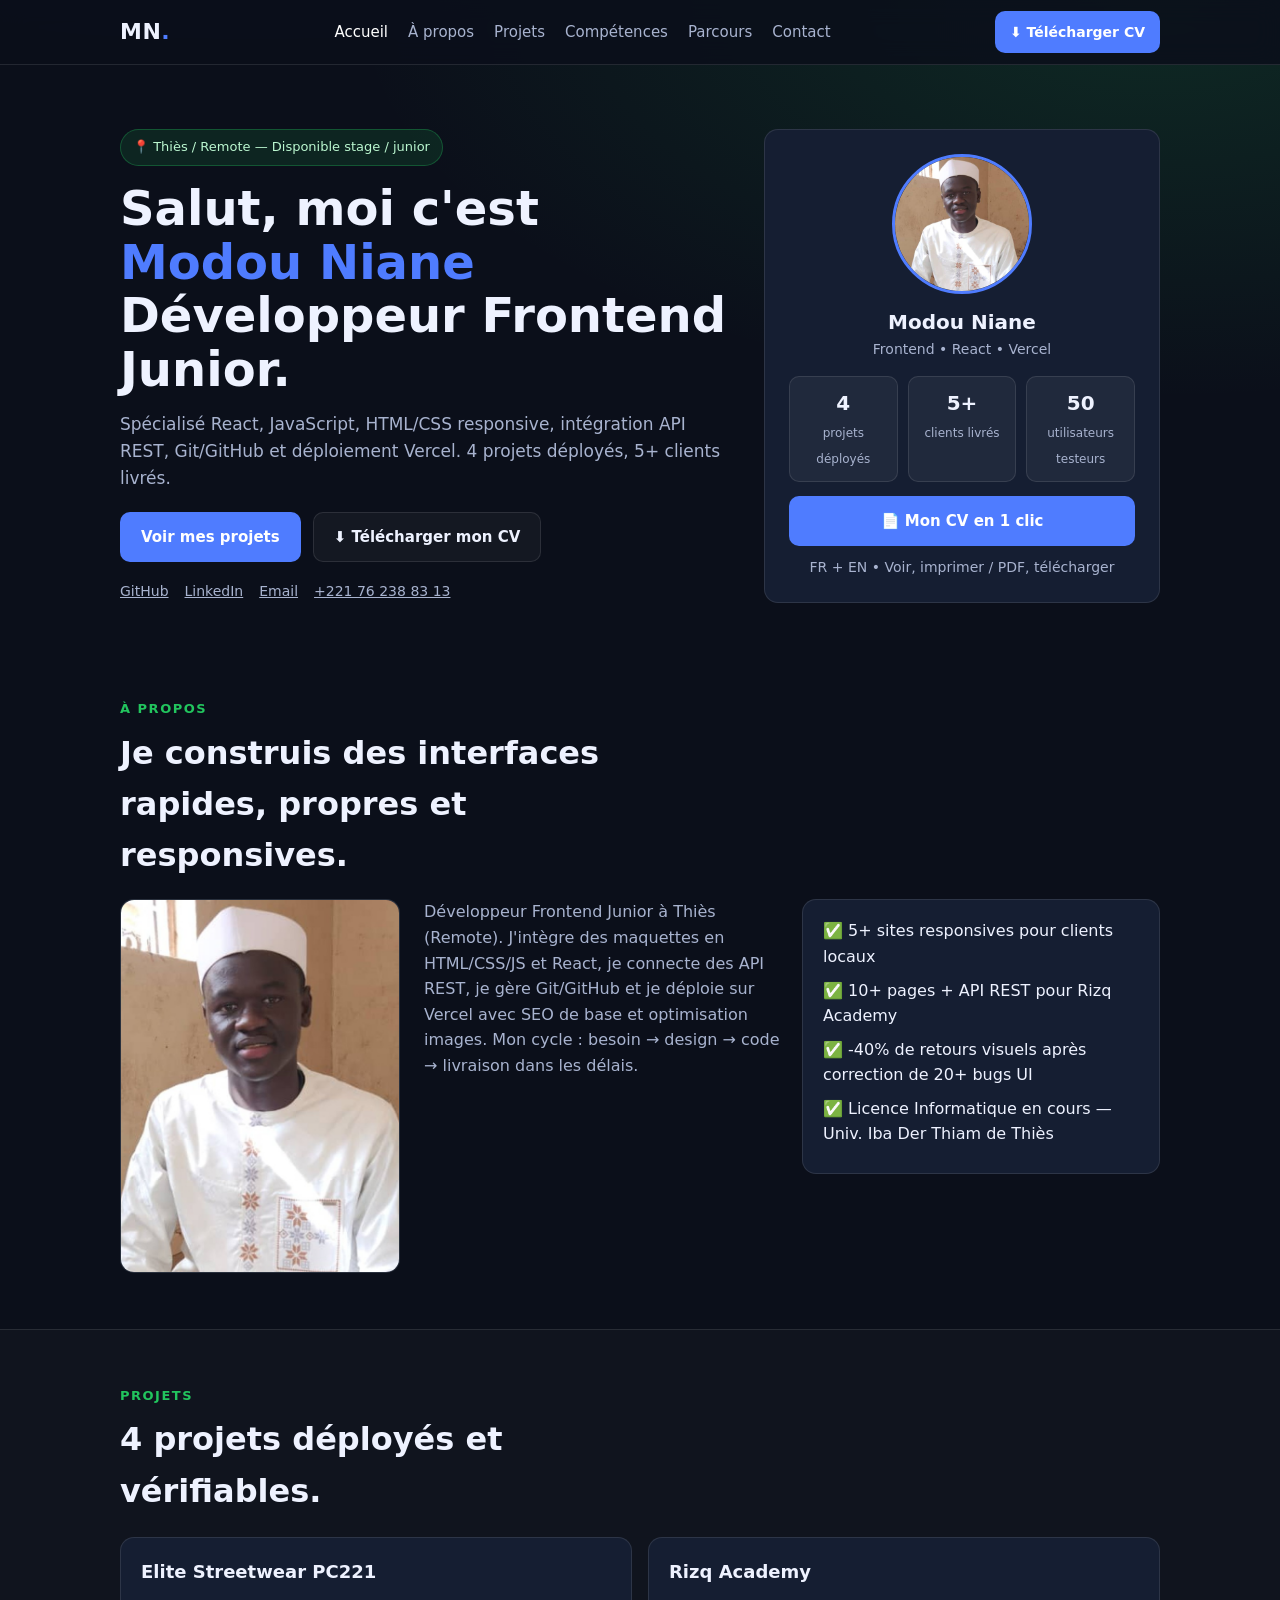
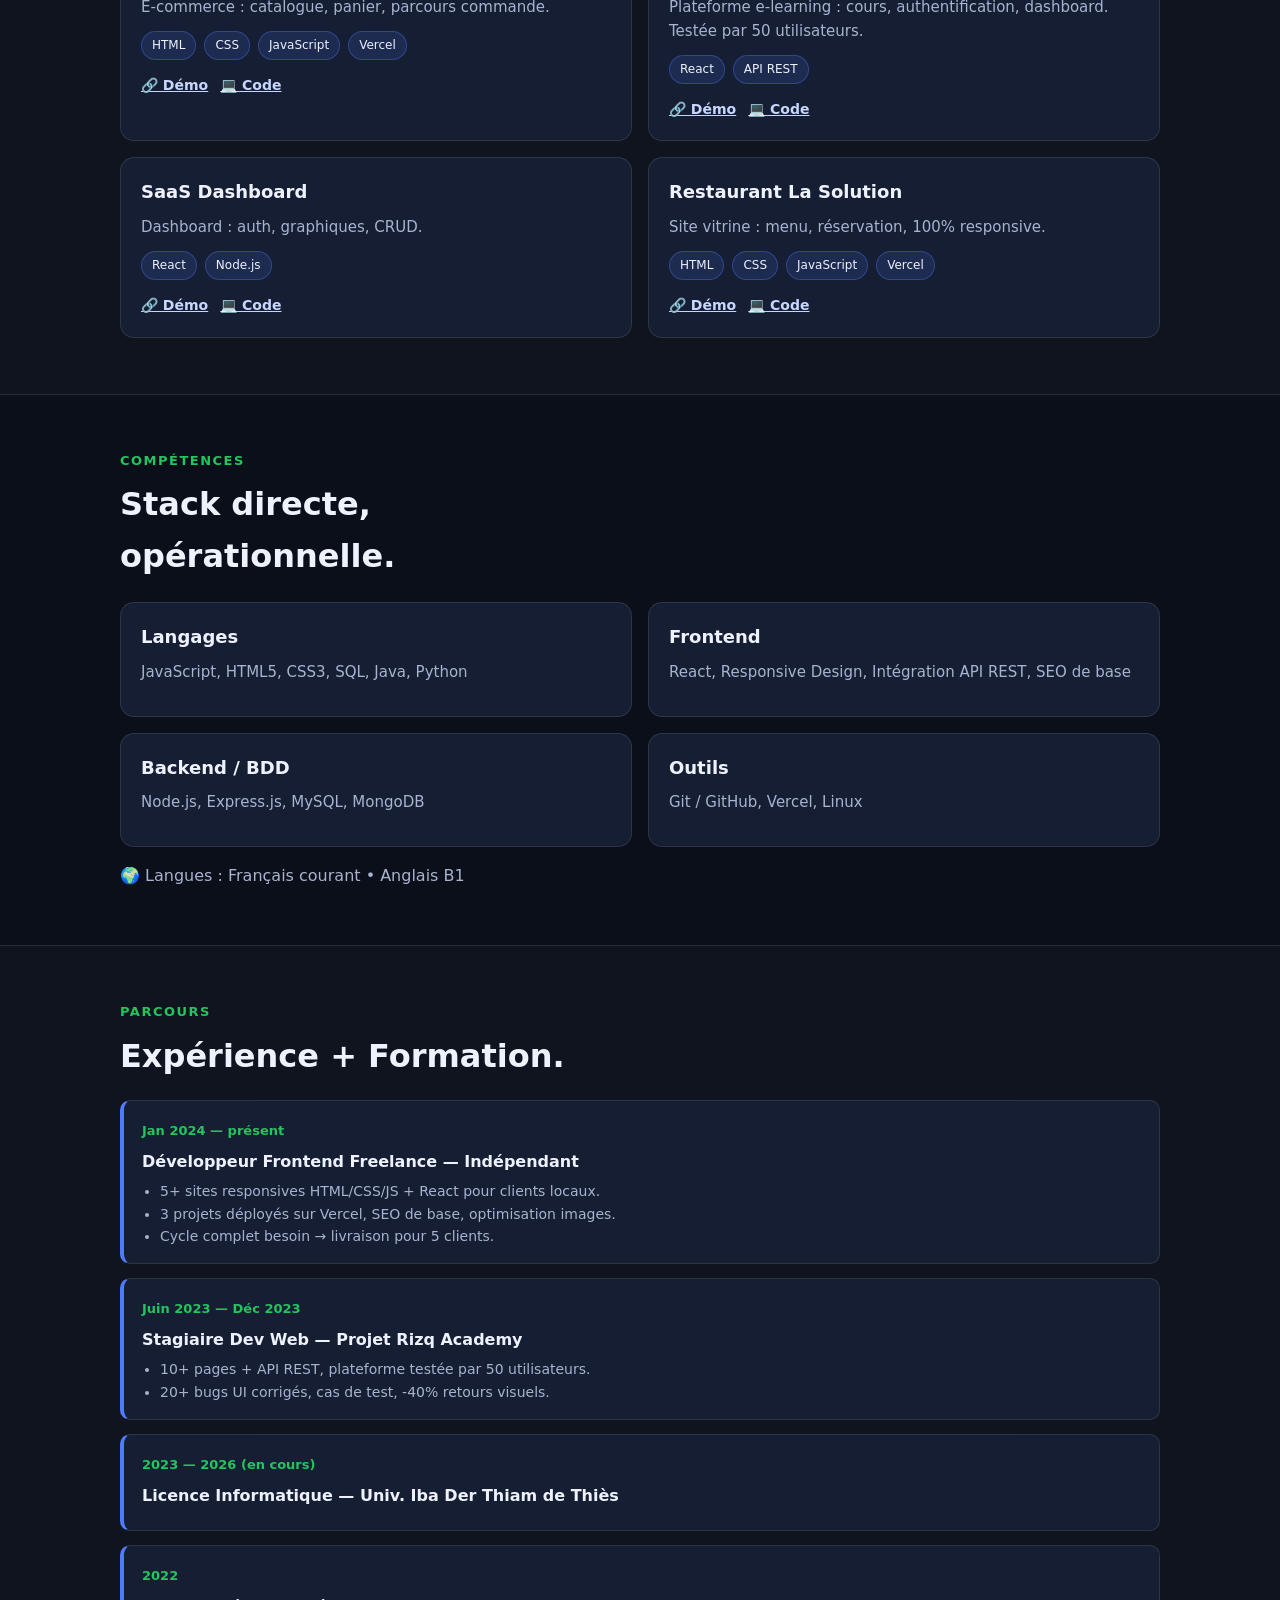
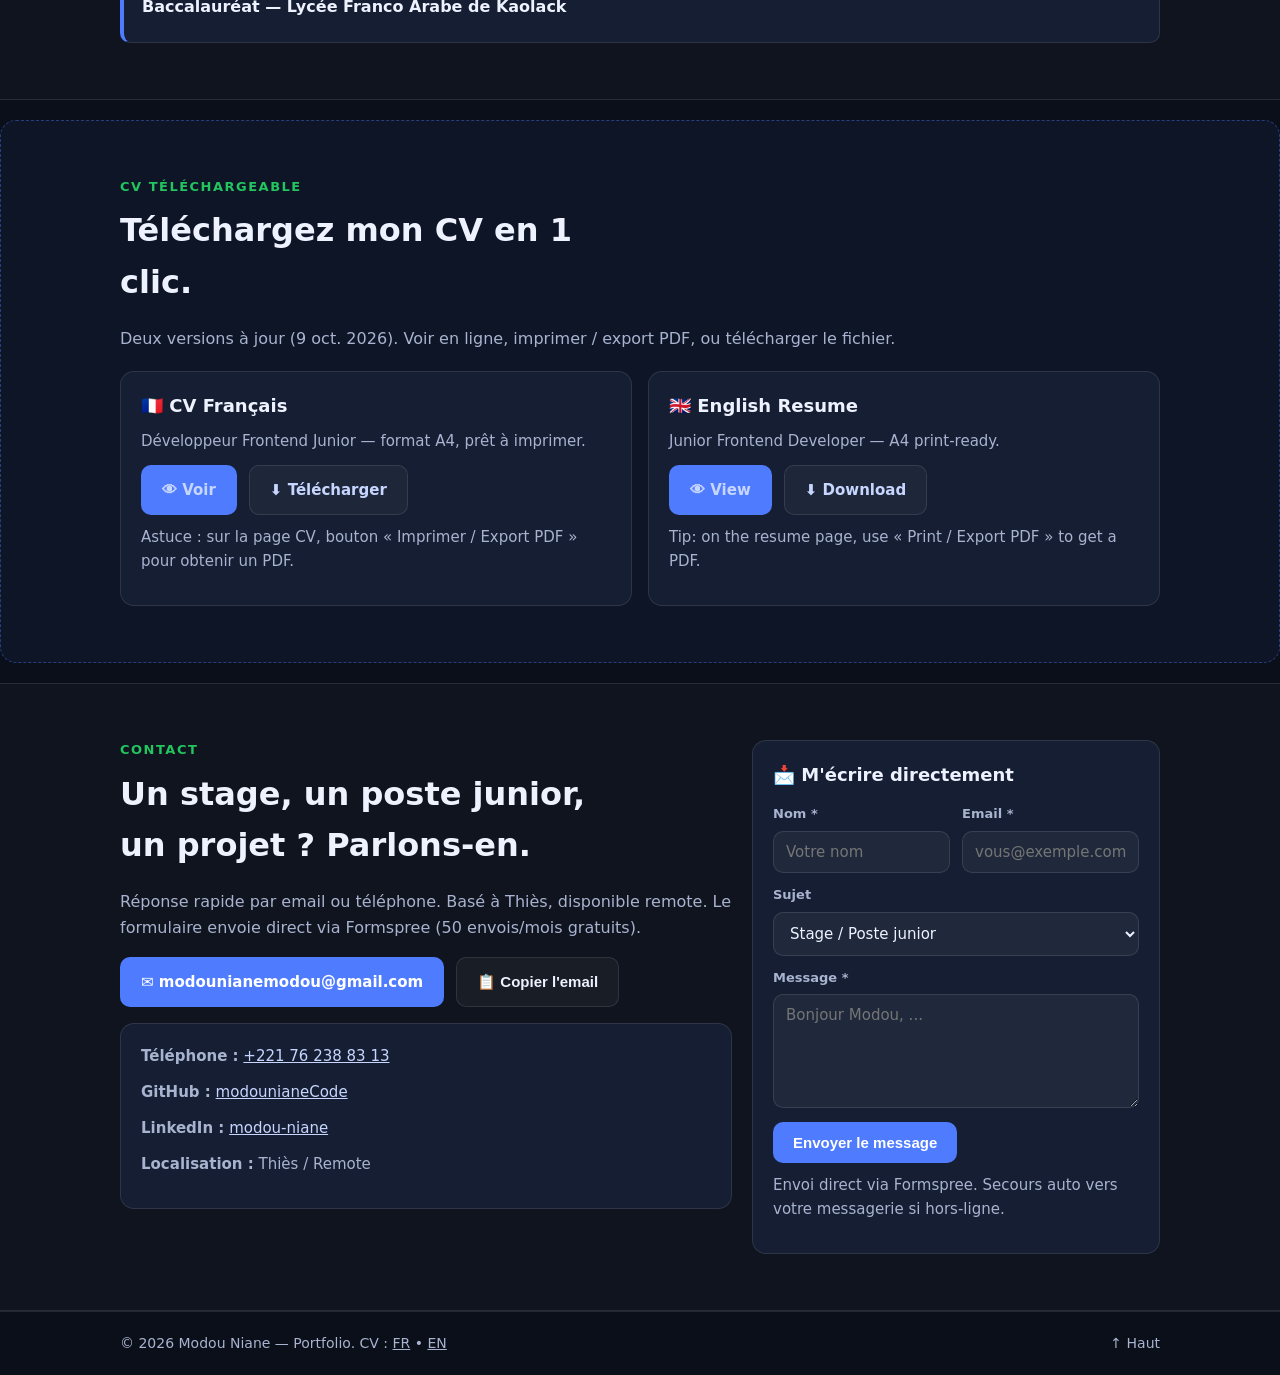
==== index.html @ 737d2780 "Portfolio: structure HTML, style dark moderne et interactions JS" ====
<!DOCTYPE html>
<html lang="fr">
<head>
    <meta charset="UTF-8">
    <meta name="viewport" content="width=device-width, initial-scale=1.0">
    <title>Modou Niane — Développeur Frontend Junior | Portfolio</title>
    <meta name="description" content="Portfolio de Modou Niane, Développeur Frontend Junior à Thiès (Remote). React, JavaScript, HTML/CSS, API REST. 4 projets déployés. Téléchargez mon CV.">
    <link rel="icon" href="images/me.jpg">
    <meta property="og:image" content="images/me.jpg">
    <link rel="stylesheet" href="style.css">
</head>
<body>
    <header class="nav" id="top">
        <div class="container nav-inner">
            <a href="#accueil" class="logo">MN<span>.</span></a>
            <nav class="nav-links" id="navLinks" aria-label="Navigation principale">
                <a href="#accueil">Accueil</a>
                <a href="#apropos">À propos</a>
                <a href="#projets">Projets</a>
                <a href="#competences">Compétences</a>
                <a href="#parcours">Parcours</a>
                <a href="#contact">Contact</a>
            </nav>
            <div class="nav-actions">
                <a href="#cv" class="btn btn-primary btn-sm">⬇ Télécharger CV</a>
                <button class="burger" id="burger" aria-label="Ouvrir le menu" aria-expanded="false">
                    <span></span><span></span><span></span>
                </button>
            </div>
        </div>
    </header>

    <main>
        <!-- HERO -->
        <section id="accueil" class="hero">
            <div class="container hero-grid">
                <div>
                    <p class="badge">📍 Thiès / Remote — Disponible stage / junior</p>
                    <h1>Salut, moi c'est <span class="accent">Modou Niane</span><br>Développeur Frontend Junior.</h1>
                    <p class="lead">Spécialisé React, JavaScript, HTML/CSS responsive, intégration API REST, Git/GitHub et déploiement Vercel. 4 projets déployés, 5+ clients livrés.</p>
                    <div class="hero-cta">
                        <a href="#projets" class="btn btn-primary">Voir mes projets</a>
                        <a href="cv-fr.html" download="CV-Modou-Niane-FR.html" class="btn btn-ghost">⬇ Télécharger mon CV</a>
                    </div>
                    <div class="hero-social">
                        <a href="https://github.com/modounianeCode" target="_blank" rel="noopener">GitHub</a>
                        <a href="https://www.linkedin.com/in/modou-niane" target="_blank" rel="noopener">LinkedIn</a>
                        <a href="mailto:modounianemodou@gmail.com">Email</a>
                        <a href="tel:+221762388313">+221 76 238 83 13</a>
                    </div>
                </div>
                <div class="hero-card">
                    <img class="avatar-photo" src="images/me.jpg" alt="Photo de Modou Niane" loading="lazy">
                    <h2>Modou Niane</h2>
                    <p>Frontend • React • Vercel</p>
                    <div class="stats">
                        <div><strong>4</strong><span>projets déployés</span></div>
                        <div><strong>5+</strong><span>clients livrés</span></div>
                        <div><strong>50</strong><span>utilisateurs testeurs</span></div>
                    </div>
                    <a href="#cv" class="btn btn-primary btn-block">📄 Mon CV en 1 clic</a>
                    <p class="hint">FR + EN • Voir, imprimer / PDF, télécharger</p>
                </div>
            </div>
        </section>

        <!-- A PROPOS -->
        <section id="apropos" class="section">
            <div class="container">
                <p class="kicker">À propos</p>
                <h2>Je construis des interfaces rapides, propres et responsives.</h2>
                <div class="about-grid">
                    <img class="about-photo" src="images/me.jpg" alt="Portrait de Modou Niane" loading="lazy">
                    <div class="two-col">
                    <p>Développeur Frontend Junior à Thiès (Remote). J'intègre des maquettes en HTML/CSS/JS et React, je connecte des API REST, je gère Git/GitHub et je déploie sur Vercel avec SEO de base et optimisation images. Mon cycle : besoin → design → code → livraison dans les délais.</p>
                    <ul class="check-list">
                        <li>✅ 5+ sites responsives pour clients locaux</li>
                        <li>✅ 10+ pages + API REST pour Rizq Academy</li>
                        <li>✅ -40% de retours visuels après correction de 20+ bugs UI</li>
                        <li>✅ Licence Informatique en cours — Univ. Iba Der Thiam de Thiès</li>
                    </ul>
                    </div>
                </div>
            </div>
        </section>

        <!-- PROJETS -->
        <section id="projets" class="section section-alt">
            <div class="container">
                <p class="kicker">Projets</p>
                <h2>4 projets déployés et vérifiables.</h2>
                <div class="grid-projects">
                    <article class="card">
                        <h3>Elite Streetwear PC221</h3>
                        <p>E-commerce : catalogue, panier, parcours commande.</p>
                        <div class="tags"><span>HTML</span><span>CSS</span><span>JavaScript</span><span>Vercel</span></div>
                        <div class="card-links">
                            <a href="https://elitestreetwearpc221.vercel.app/" target="_blank" rel="noopener">🔗 Démo</a>
                            <a href="https://github.com/modounianeCode/elitestreetwear-pc221" target="_blank" rel="noopener">💻 Code</a>
                        </div>
                    </article>
                    <article class="card">
                        <h3>Rizq Academy</h3>
                        <p>Plateforme e-learning : cours, authentification, dashboard. Testée par 50 utilisateurs.</p>
                        <div class="tags"><span>React</span><span>API REST</span></div>
                        <div class="card-links">
                            <a href="https://rizq-academy.vercel.app/" target="_blank" rel="noopener">🔗 Démo</a>
                            <a href="https://github.com/modounianeCode/rizq-academy" target="_blank" rel="noopener">💻 Code</a>
                        </div>
                    </article>
                    <article class="card">
                        <h3>SaaS Dashboard</h3>
                        <p>Dashboard : auth, graphiques, CRUD.</p>
                        <div class="tags"><span>React</span><span>Node.js</span></div>
                        <div class="card-links">
                            <a href="https://saas-phi-hazel-60.vercel.app/dashboard" target="_blank" rel="noopener">🔗 Démo</a>
                            <a href="https://github.com/modounianeCode/saas" target="_blank" rel="noopener">💻 Code</a>
                        </div>
                    </article>
                    <article class="card">
                        <h3>Restaurant La Solution</h3>
                        <p>Site vitrine : menu, réservation, 100% responsive.</p>
                        <div class="tags"><span>HTML</span><span>CSS</span><span>JavaScript</span><span>Vercel</span></div>
                        <div class="card-links">
                            <a href="https://restaurantlasolution.vercel.app/" target="_blank" rel="noopener">🔗 Démo</a>
                            <a href="https://github.com/modounianeCode/restaurant_la_solution" target="_blank" rel="noopener">💻 Code</a>
                        </div>
                    </article>
                </div>
            </div>
        </section>

        <!-- COMPETENCES -->
        <section id="competences" class="section">
            <div class="container">
                <p class="kicker">Compétences</p>
                <h2>Stack directe, opérationnelle.</h2>
                <div class="grid-skills">
                    <div class="card"><h3>Langages</h3><p>JavaScript, HTML5, CSS3, SQL, Java, Python</p></div>
                    <div class="card"><h3>Frontend</h3><p>React, Responsive Design, Intégration API REST, SEO de base</p></div>
                    <div class="card"><h3>Backend / BDD</h3><p>Node.js, Express.js, MySQL, MongoDB</p></div>
                    <div class="card"><h3>Outils</h3><p>Git / GitHub, Vercel, Linux</p></div>
                </div>
                <p class="lang">🌍 Langues : Français courant • Anglais B1</p>
            </div>
        </section>

        <!-- PARCOURS -->
        <section id="parcours" class="section section-alt">
            <div class="container">
                <p class="kicker">Parcours</p>
                <h2>Expérience + Formation.</h2>
                <div class="timeline">
                    <div class="timeline-item">
                        <span class="date">Jan 2024 — présent</span>
                        <h3>Développeur Frontend Freelance — Indépendant</h3>
                        <ul>
                            <li>5+ sites responsives HTML/CSS/JS + React pour clients locaux.</li>
                            <li>3 projets déployés sur Vercel, SEO de base, optimisation images.</li>
                            <li>Cycle complet besoin → livraison pour 5 clients.</li>
                        </ul>
                    </div>
                    <div class="timeline-item">
                        <span class="date">Juin 2023 — Déc 2023</span>
                        <h3>Stagiaire Dev Web — Projet Rizq Academy</h3>
                        <ul>
                            <li>10+ pages + API REST, plateforme testée par 50 utilisateurs.</li>
                            <li>20+ bugs UI corrigés, cas de test, -40% retours visuels.</li>
                        </ul>
                    </div>
                    <div class="timeline-item">
                        <span class="date">2023 — 2026 (en cours)</span>
                        <h3>Licence Informatique — Univ. Iba Der Thiam de Thiès</h3>
                    </div>
                    <div class="timeline-item">
                        <span class="date">2022</span>
                        <h3>Baccalauréat — Lycée Franco Arabe de Kaolack</h3>
                    </div>
                </div>
            </div>
        </section>

        <!-- CV -->
        <section id="cv" class="section cv-section">
            <div class="container">
                <p class="kicker">CV téléchargeable</p>
                <h2>Téléchargez mon CV en 1 clic.</h2>
                <p class="muted">Deux versions à jour (9 oct. 2026). Voir en ligne, imprimer / export PDF, ou télécharger le fichier.</p>
                <div class="grid-cv">
                    <article class="card cv-card">
                        <h3>🇫🇷 CV Français</h3>
                        <p>Développeur Frontend Junior — format A4, prêt à imprimer.</p>
                        <div class="cv-actions">
                            <a href="cv-fr.html" class="btn btn-primary">👁 Voir</a>
                            <a href="cv-fr.html" download="CV-Modou-Niane-FR.html" class="btn btn-ghost">⬇ Télécharger</a>
                        </div>
                        <p class="hint">Astuce : sur la page CV, bouton « Imprimer / Export PDF » pour obtenir un PDF.</p>
                    </article>
                    <article class="card cv-card">
                        <h3>🇬🇧 English Resume</h3>
                        <p>Junior Frontend Developer — A4 print-ready.</p>
                        <div class="cv-actions">
                            <a href="cv-en.html" class="btn btn-primary">👁 View</a>
                            <a href="cv-en.html" download="Resume-Modou-Niane-EN.html" class="btn btn-ghost">⬇ Download</a>
                        </div>
                        <p class="hint">Tip: on the resume page, use « Print / Export PDF » to get a PDF.</p>
                    </article>
                </div>
            </div>
        </section>

        <!-- CONTACT -->
        <section id="contact" class="section section-alt">
            <div class="container contact-grid">
                <div>
                    <p class="kicker">Contact</p>
                    <h2>Un stage, un poste junior, un projet ? Parlons-en.</h2>
                    <p class="muted">Réponse rapide par email ou téléphone. Basé à Thiès, disponible remote. Le formulaire envoie direct via Formspree (50 envois/mois gratuits).</p>
                    <div class="contact-links">
                        <a href="mailto:modounianemodou@gmail.com" class="btn btn-primary">✉ modounianemodou@gmail.com</a>
                        <button class="btn btn-ghost" id="copyEmail" type="button">📋 Copier l'email</button>
                    </div>
                    <div class="card contact-infos">
                        <p><strong>Téléphone :</strong> <a href="tel:+221762388313">+221 76 238 83 13</a></p>
                        <p><strong>GitHub :</strong> <a href="https://github.com/modounianeCode" target="_blank" rel="noopener">modounianeCode</a></p>
                        <p><strong>LinkedIn :</strong> <a href="https://www.linkedin.com/in/modou-niane" target="_blank" rel="noopener">modou-niane</a></p>
                        <p><strong>Localisation :</strong> Thiès / Remote</p>
                    </div>
                </div>
                <form id="contactForm" class="card form-card" novalidate>
                    <h3>📩 M'écrire directement</h3>
                    <div class="form-row">
                        <div class="field">
                            <label for="fName">Nom *</label>
                            <input id="fName" name="name" type="text" placeholder="Votre nom" autocomplete="name" required>
                        </div>
                        <div class="field">
                            <label for="fEmail">Email *</label>
                            <input id="fEmail" name="email" type="email" placeholder="vous@exemple.com" autocomplete="email" required>
                        </div>
                    </div>
                    <div class="field">
                        <label for="fSubject">Sujet</label>
                        <select id="fSubject" name="subject">
                            <option>Stage / Poste junior</option>
                            <option>Projet freelance</option>
                            <option>Collaboration</option>
                            <option>Autre</option>
                        </select>
                    </div>
                    <div class="field">
                        <label for="fMessage">Message *</label>
                        <textarea id="fMessage" name="message" rows="5" placeholder="Bonjour Modou, ..." required></textarea>
                    </div>
                    <input type="text" name="company" id="fCompany" class="honeypot" tabindex="-1" autocomplete="off" aria-hidden="true">
                    <button type="submit" class="btn btn-primary btn-block">Envoyer le message</button>
                    <p class="hint" id="formStatus" role="status" aria-live="polite">Envoi direct via Formspree. Secours auto vers votre messagerie si hors-ligne.</p>
                </form>
            </div>
        </section>
    </main>

    <footer class="footer">
        <div class="container footer-inner">
            <p>© <span id="year">2026</span> Modou Niane — Portfolio. CV : <a href="cv-fr.html">FR</a> • <a href="cv-en.html">EN</a></p>
            <a href="#accueil" class="to-top">↑ Haut</a>
        </div>
    </footer>

    <script src="script.js"></script>
</body>
</html>
---- style.css ----
:root {
  --bg: #0b0f1a;
  --bg2: #111827;
  --card: #151e32;
  --text: #eef2ff;
  --muted: #a8b3cf;
  --accent: #4f7cff;
  --accent2: #22c55e;
  --border: rgba(255,255,255,.1);
  --radius: 14px;
  --max: 1080px;
}
* { margin: 0; padding: 0; box-sizing: border-box; }
html { scroll-behavior: smooth; }
body {
  font-family: system-ui, -apple-system, "Segoe UI", Roboto, Inter, sans-serif;
  background: radial-gradient(1000px 500px at 20% -10%, rgba(79,124,255,.25), transparent),
              radial-gradient(800px 400px at 90% 0%, rgba(34,197,94,.15), transparent),
              var(--bg);
  color: var(--text);
  line-height: 1.6;
}
a { color: inherit; }
.container { max-width: var(--max); margin: 0 auto; padding: 0 20px; }

/* NAV */
.nav { position: sticky; top: 0; z-index: 50; backdrop-filter: blur(12px); background: rgba(11,15,26,.85); border-bottom: 1px solid var(--border); }
.nav-inner { display: flex; align-items: center; justify-content: space-between; height: 64px; }
.logo { font-weight: 800; font-size: 22px; text-decoration: none; letter-spacing: .5px; }
.logo span { color: var(--accent); }
.nav-links { display: flex; gap: 20px; }
.nav-links a { text-decoration: none; color: var(--muted); font-size: 15px; }
.nav-links a:hover, .nav-links a.active { color: #fff; }
.nav-actions { display: flex; align-items: center; gap: 12px; }
.burger { display: none; background: none; border: 1px solid var(--border); border-radius: 8px; padding: 8px; cursor: pointer; }
.burger span { display: block; width: 20px; height: 2px; background: #fff; margin: 4px 0; }

/* BUTTONS */
.btn { display: inline-block; padding: 12px 20px; border-radius: 10px; text-decoration: none; font-weight: 600; font-size: 15px; border: 1px solid transparent; cursor: pointer; transition: transform .15s, opacity .15s; }
.btn:hover { transform: translateY(-1px); opacity: .95; }
.btn-primary { background: var(--accent); color: #fff; }
.btn-ghost { border-color: var(--border); color: var(--text); background: rgba(255,255,255,.04); }
.btn-sm { padding: 9px 14px; font-size: 14px; }
.btn-block { display: block; text-align: center; margin-top: 14px; }

/* HERO */
.hero { padding: 64px 0 40px; }
.hero-grid { display: grid; grid-template-columns: 1.4fr .9fr; gap: 28px; align-items: start; }
.badge { display: inline-block; background: rgba(34,197,94,.12); border: 1px solid rgba(34,197,94,.3); color: #bbf7d0; padding: 7px 12px; border-radius: 999px; font-size: 13px; margin-bottom: 16px; }
.hero h1 { font-size: clamp(30px, 5vw, 48px); line-height: 1.12; margin-bottom: 14px; }
.accent { color: var(--accent); }
.lead { color: var(--muted); font-size: 17px; max-width: 60ch; margin-bottom: 20px; }
.hero-cta { display: flex; gap: 12px; flex-wrap: wrap; margin-bottom: 18px; }
.hero-social { display: flex; gap: 16px; flex-wrap: wrap; font-size: 14px; }
.hero-social a { color: var(--muted); }
.hero-social a:hover { color: #fff; }
.hero-card { background: var(--card); border: 1px solid var(--border); border-radius: var(--radius); padding: 24px; text-align: center; }
.avatar { width: 72px; height: 72px; border-radius: 50%; margin: 0 auto 10px; display: grid; place-items: center; font-weight: 800; font-size: 24px; background: linear-gradient(135deg, var(--accent), #7c3aed); }
.avatar-photo { width: 140px; height: 140px; border-radius: 50%; object-fit: cover; margin: 0 auto 12px; display: block; border: 3px solid var(--accent); background: var(--bg2); }
.about-grid { display: grid; grid-template-columns: 280px 1fr; gap: 24px; align-items: start; margin-top: 6px; }
.about-photo { width: 100%; aspect-ratio: 3/4; object-fit: cover; border-radius: var(--radius); border: 1px solid var(--border); background: var(--bg2); }
.hero-card h2 { font-size: 20px; }
.hero-card p { color: var(--muted); font-size: 14px; }
.stats { display: grid; grid-template-columns: repeat(3, 1fr); gap: 10px; margin: 16px 0 4px; }
.stats div { background: rgba(255,255,255,.05); border: 1px solid var(--border); border-radius: 10px; padding: 10px 6px; }
.stats strong { display: block; font-size: 20px; }
.stats span { font-size: 12px; color: var(--muted); }
.hint { font-size: 12px; color: var(--muted); margin-top: 10px; }

/* SECTIONS */
.section { padding: 56px 0; }
.section-alt { background: rgba(255,255,255,.02); border-top: 1px solid var(--border); border-bottom: 1px solid var(--border); }
.kicker { color: var(--accent2); font-weight: 700; text-transform: uppercase; letter-spacing: 1.5px; font-size: 13px; margin-bottom: 8px; }
.section h2 { font-size: clamp(22px, 3.5vw, 32px); margin-bottom: 18px; max-width: 22ch; }
.two-col { display: grid; grid-template-columns: 1fr 1fr; gap: 20px; color: var(--muted); }
.check-list { list-style: none; background: var(--card); border: 1px solid var(--border); border-radius: var(--radius); padding: 18px 20px; color: var(--text); }
.check-list li { margin-bottom: 8px; }

/* CARDS */
.grid-projects, .grid-skills, .grid-cv { display: grid; grid-template-columns: repeat(2, 1fr); gap: 16px; margin-top: 20px; }
.card { background: var(--card); border: 1px solid var(--border); border-radius: var(--radius); padding: 20px; }
.card h3 { margin-bottom: 8px; font-size: 18px; }
.card p { color: var(--muted); font-size: 15px; margin-bottom: 12px; }
.tags { display: flex; gap: 8px; flex-wrap: wrap; margin-bottom: 14px; }
.tags span { font-size: 12px; background: rgba(79,124,255,.15); border: 1px solid rgba(79,124,255,.35); padding: 4px 10px; border-radius: 999px; }
.card-links, .cv-actions { display: flex; gap: 12px; flex-wrap: wrap; }
.card-links a { font-size: 14px; font-weight: 600; color: #c7d6ff; }
.card a { color: #c7d6ff; }
.lang { margin-top: 16px; color: var(--muted); }

/* TIMELINE */
.timeline { display: grid; gap: 14px; margin-top: 18px; }
.timeline-item { background: var(--card); border: 1px solid var(--border); border-left: 4px solid var(--accent); border-radius: 10px; padding: 16px 18px; }
.date { font-size: 13px; color: var(--accent2); font-weight: 700; }
.timeline-item h3 { font-size: 16px; margin: 6px 0; }
.timeline-item ul { margin-left: 18px; color: var(--muted); font-size: 14px; }

/* CV */
.cv-section { border: 1px dashed rgba(79,124,255,.4); border-radius: 16px; margin: 20px 0; background: rgba(79,124,255,.06); }
.muted { color: var(--muted); }

/* CONTACT */
.contact-grid { display: grid; grid-template-columns: 1.2fr .8fr; gap: 20px; align-items: start; }
.contact-links { display: flex; gap: 12px; flex-wrap: wrap; margin-top: 16px; }
.contact-infos { margin-top: 16px; }
.form-card h3 { margin-bottom: 14px; }
.field { display: grid; gap: 6px; margin-bottom: 12px; }
.field label { font-size: 13px; font-weight: 700; color: var(--muted); }
.field input, .field select, .field textarea {
  width: 100%; padding: 11px 12px; border-radius: 10px;
  border: 1px solid var(--border); background: rgba(255,255,255,.05);
  color: var(--text); font-size: 15px; font-family: inherit;
}
.field textarea { resize: vertical; min-height: 110px; }
.field input:focus, .field select:focus, .field textarea:focus { outline: 2px solid var(--accent); border-color: var(--accent); }
.field select option { color: #111; }
.form-row { display: grid; grid-template-columns: 1fr 1fr; gap: 12px; }
.honeypot { position: absolute; left: -9999px; opacity: 0; height: 0; }
.form-card .btn-block { border: none; }
#formStatus.ok { color: #86efac; }
#formStatus.err { color: #fca5a5; }

/* FOOTER */
.footer { border-top: 1px solid var(--border); padding: 20px 0; color: var(--muted); font-size: 14px; }
.footer-inner { display: flex; justify-content: space-between; gap: 12px; flex-wrap: wrap; }
.to-top { text-decoration: none; }

/* REVEAL */
.reveal { opacity: 0; transform: translateY(14px); transition: opacity .5s, transform .5s; }
.reveal.visible { opacity: 1; transform: none; }

/* RESPONSIVE */
@media (max-width: 860px) {
  .hero-grid, .two-col, .contact-grid { grid-template-columns: 1fr; }
  .form-row { grid-template-columns: 1fr; }
  .about-grid { grid-template-columns: 1fr; }
  .about-photo { max-width: 320px; }
  .grid-projects, .grid-skills, .grid-cv { grid-template-columns: 1fr; }
  .nav-links { display: none; position: absolute; top: 64px; left: 0; right: 0; background: var(--bg2); flex-direction: column; padding: 16px 20px; border-bottom: 1px solid var(--border); }
  .nav-links.open { display: flex; }
  .burger { display: block; }
  .hero { padding-top: 36px; }
}
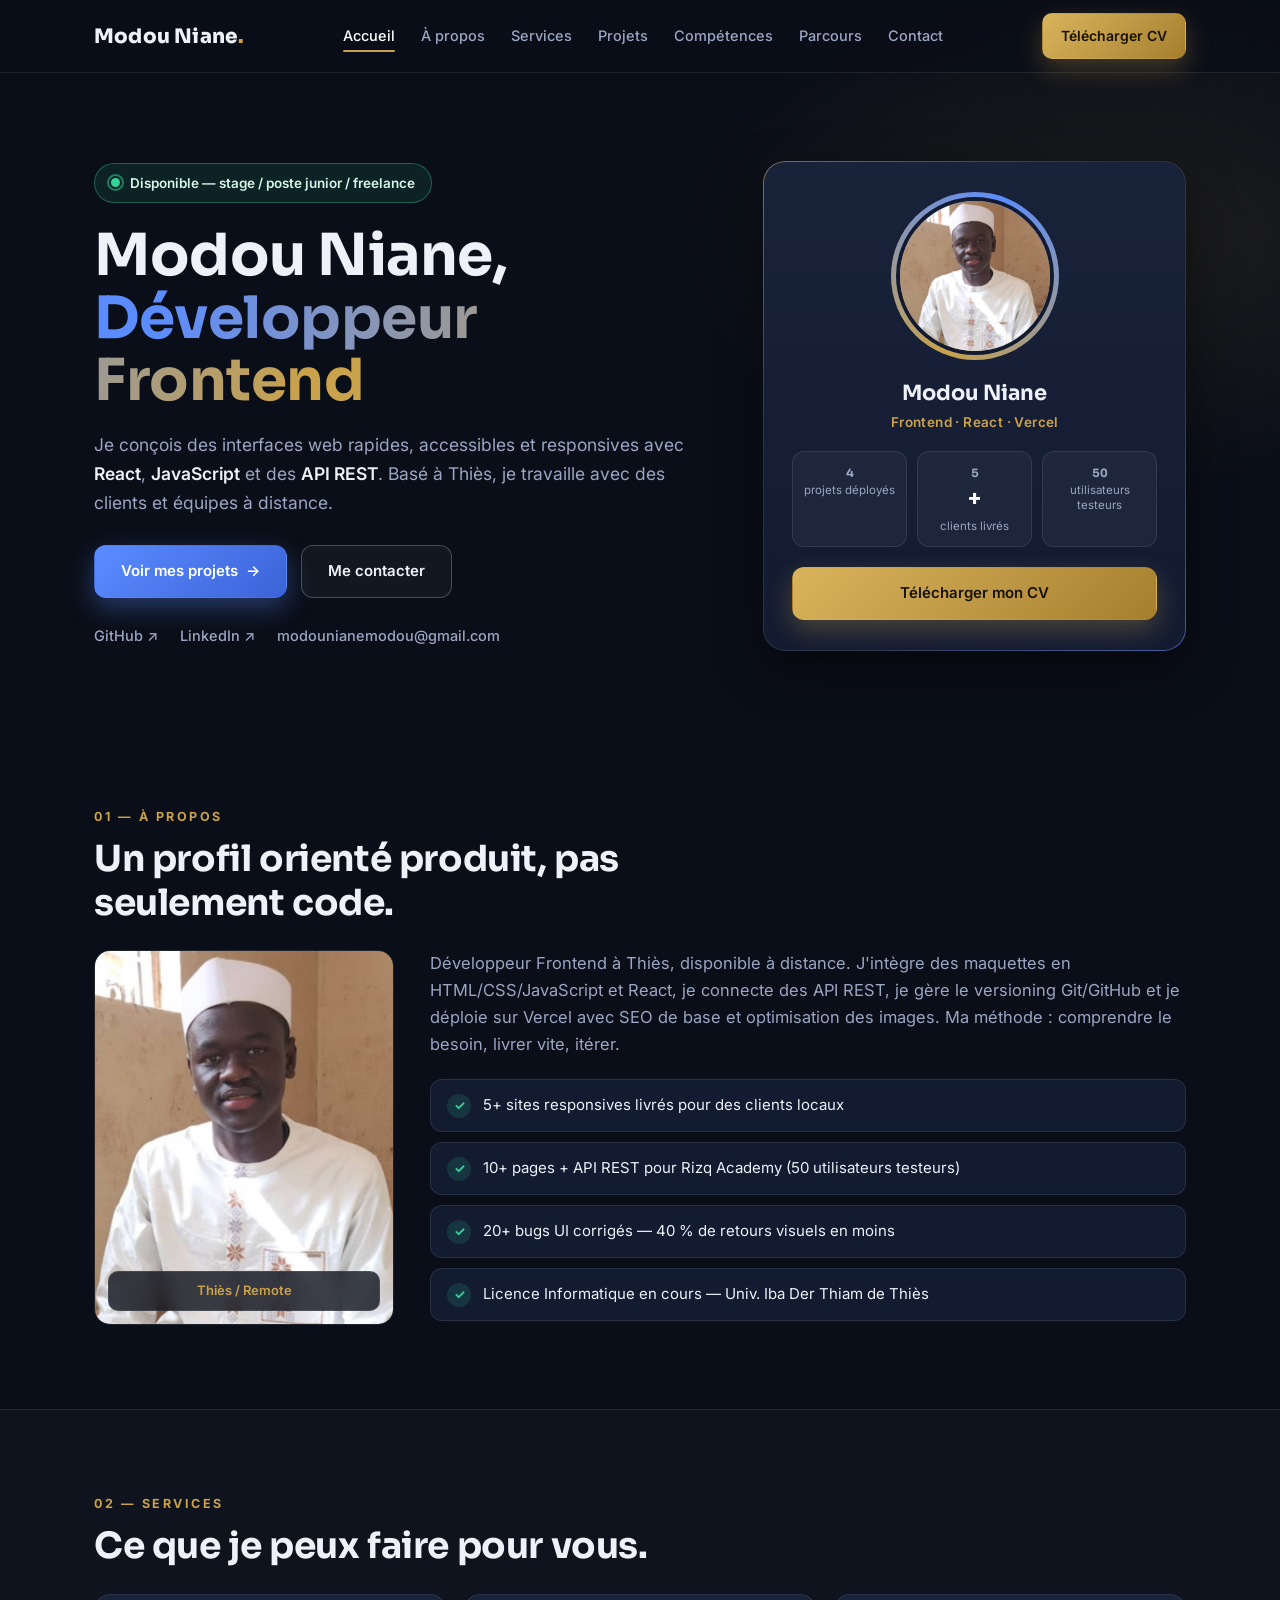
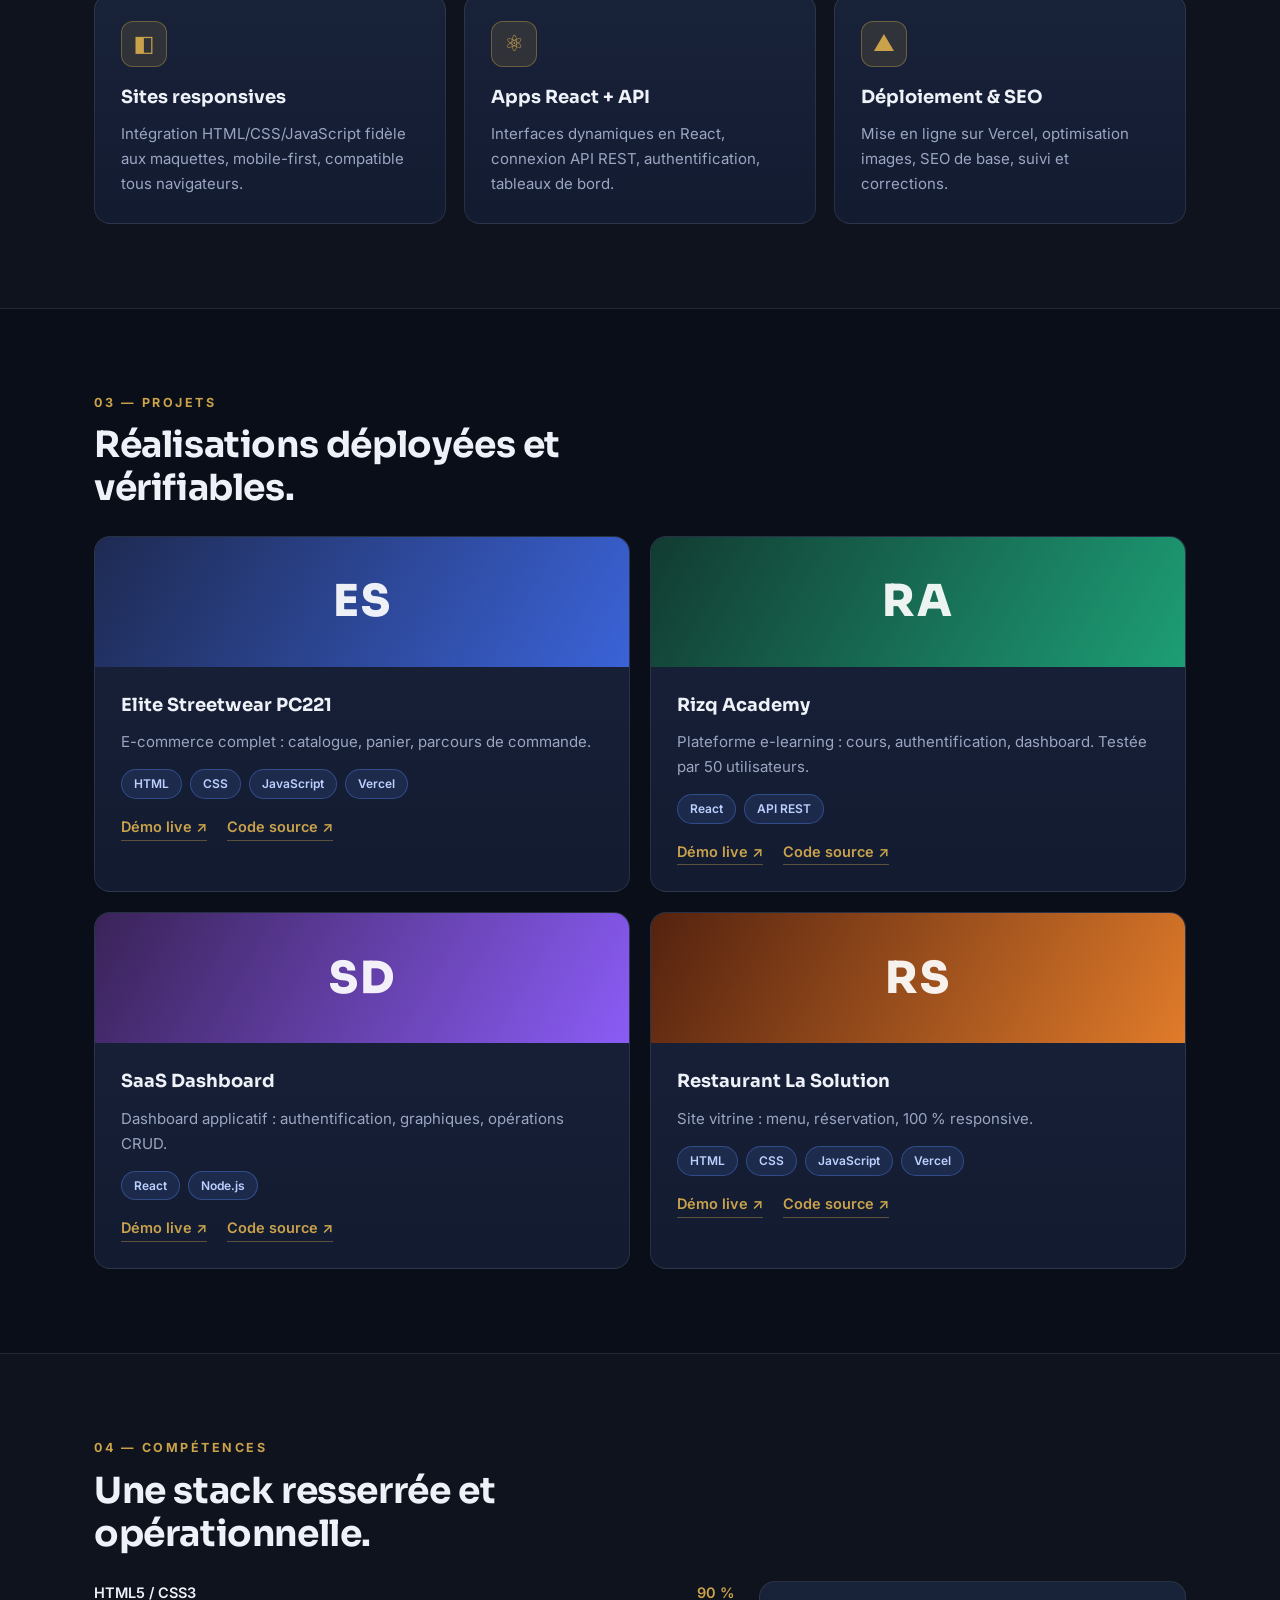
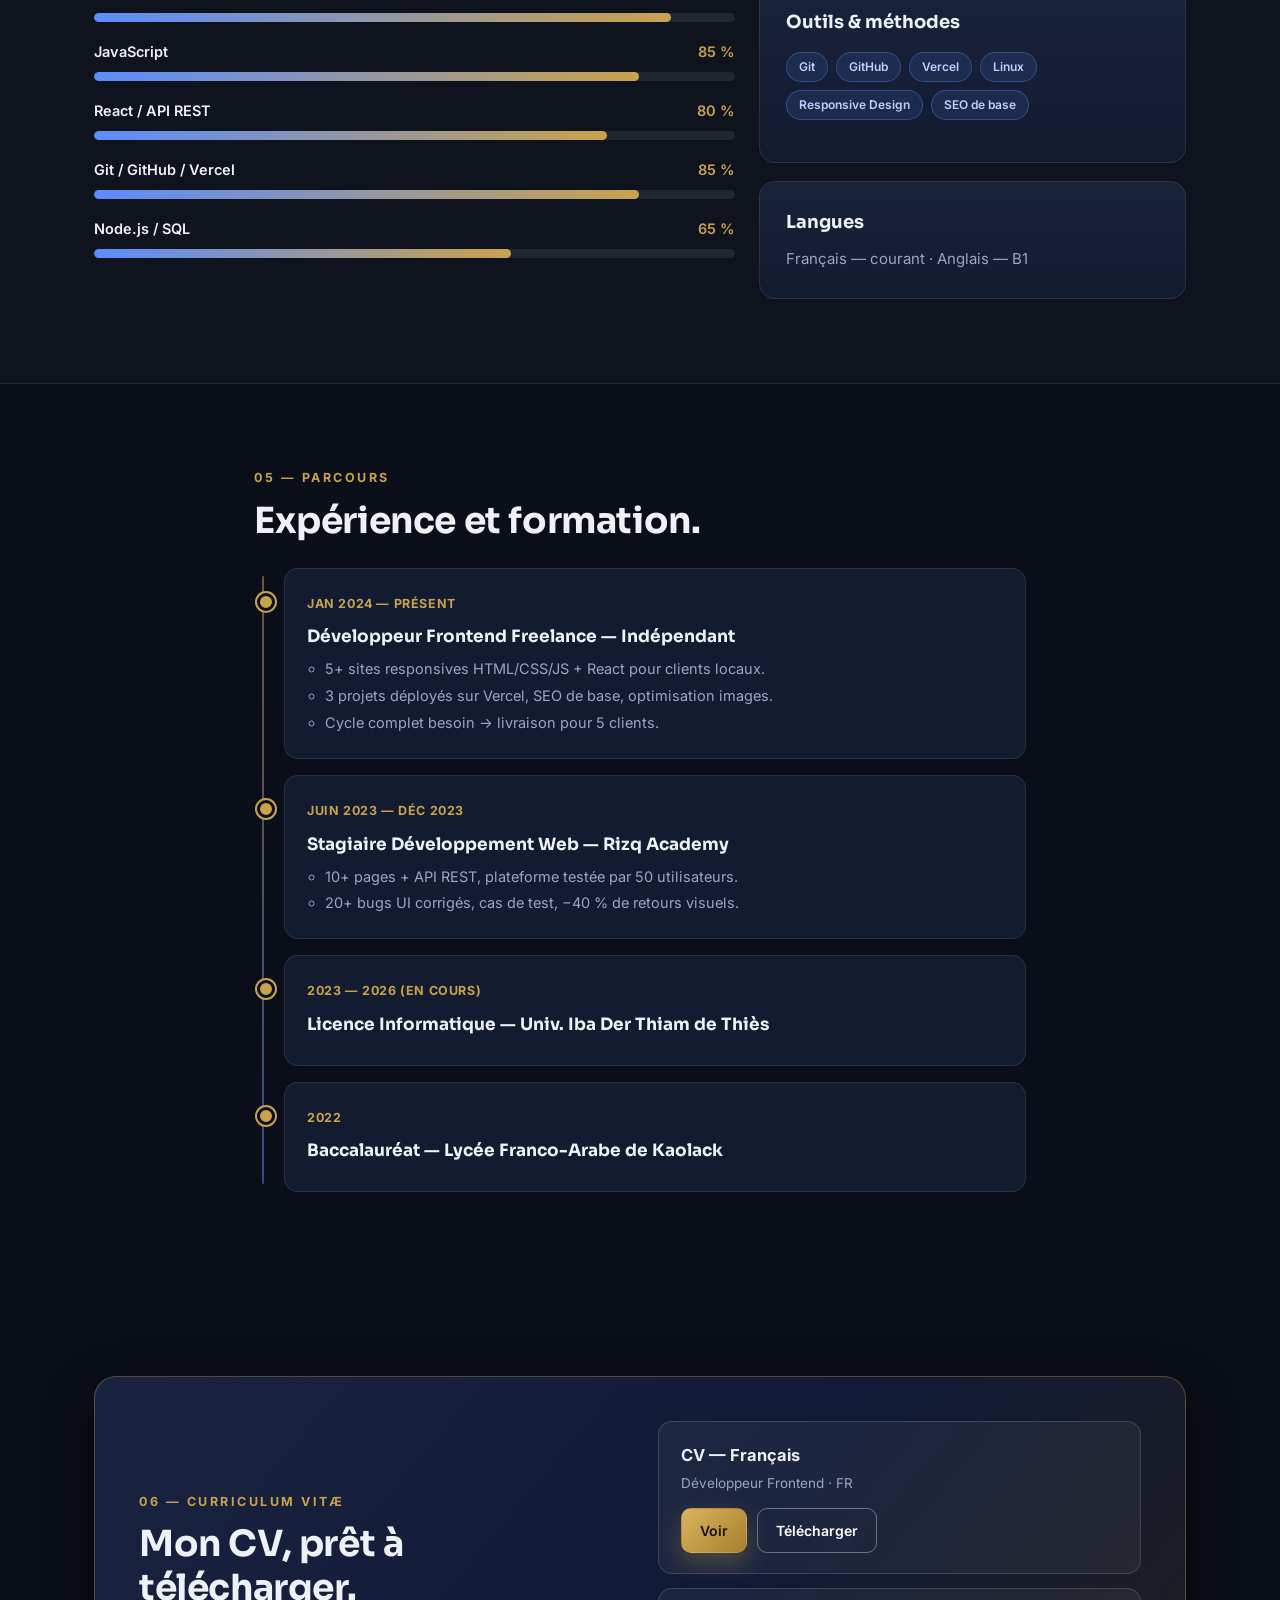
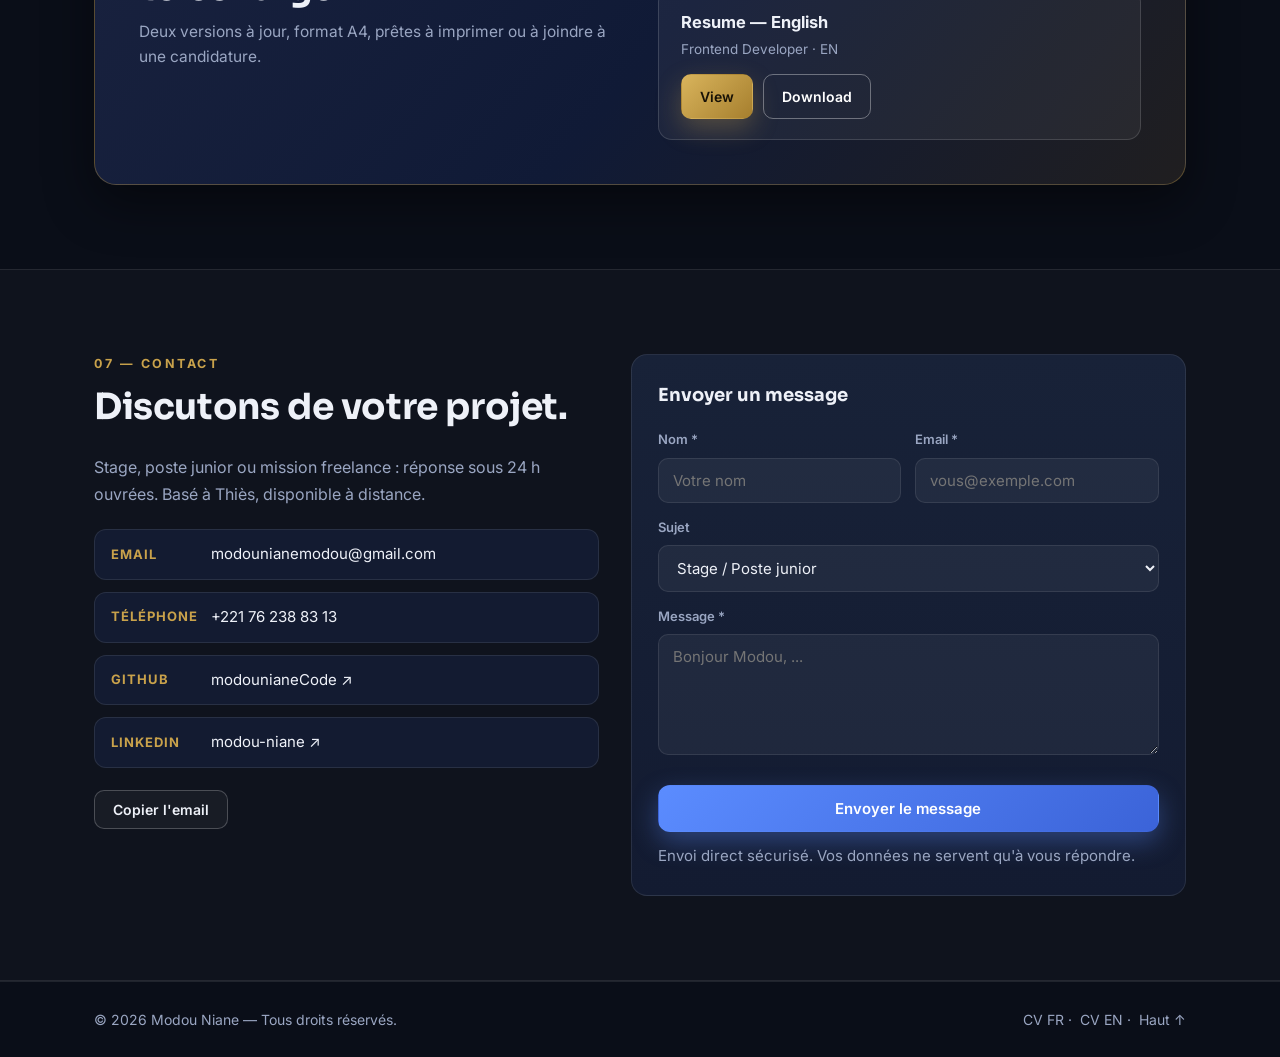
==== commit d417d00f: "UI: refonte professionnelle (typo Sora/Inter, theme bleu nuit et or, hero premium, services, compteu" ====
--- a/index.html
+++ b/index.html
@@ -3,26 +3,32 @@
 <head>
     <meta charset="UTF-8">
     <meta name="viewport" content="width=device-width, initial-scale=1.0">
-    <title>Modou Niane — Développeur Frontend Junior | Portfolio</title>
-    <meta name="description" content="Portfolio de Modou Niane, Développeur Frontend Junior à Thiès (Remote). React, JavaScript, HTML/CSS, API REST. 4 projets déployés. Téléchargez mon CV.">
+    <title>Modou Niane — Développeur Frontend | Portfolio</title>
+    <meta name="description" content="Portfolio de Modou Niane, Développeur Frontend à Thiès (Remote). React, JavaScript, HTML/CSS responsive, API REST. 4 projets déployés. Téléchargez mon CV.">
     <link rel="icon" href="images/me.jpg">
+    <meta property="og:title" content="Modou Niane — Développeur Frontend">
+    <meta property="og:description" content="React • JavaScript • API REST • 4 projets déployés. Basé à Thiès, disponible remote.">
     <meta property="og:image" content="images/me.jpg">
+    <link rel="preconnect" href="https://fonts.googleapis.com">
+    <link rel="preconnect" href="https://fonts.gstatic.com" crossorigin>
+    <link href="https://fonts.googleapis.com/css2?family=Inter:wght@400;500;600;700&family=Sora:wght@600;700;800&display=swap" rel="stylesheet">
     <link rel="stylesheet" href="style.css">
 </head>
 <body>
     <header class="nav" id="top">
         <div class="container nav-inner">
-            <a href="#accueil" class="logo">MN<span>.</span></a>
+            <a href="#accueil" class="logo" aria-label="Retour en haut">Modou Niane<span class="logo-dot">.</span></a>
             <nav class="nav-links" id="navLinks" aria-label="Navigation principale">
                 <a href="#accueil">Accueil</a>
                 <a href="#apropos">À propos</a>
+                <a href="#services">Services</a>
                 <a href="#projets">Projets</a>
                 <a href="#competences">Compétences</a>
                 <a href="#parcours">Parcours</a>
                 <a href="#contact">Contact</a>
             </nav>
             <div class="nav-actions">
-                <a href="#cv" class="btn btn-primary btn-sm">⬇ Télécharger CV</a>
+                <a href="#cv" class="btn btn-gold btn-sm">Télécharger CV</a>
                 <button class="burger" id="burger" aria-label="Ouvrir le menu" aria-expanded="false">
                     <span></span><span></span><span></span>
                 </button>
@@ -34,96 +40,136 @@
         <!-- HERO -->
         <section id="accueil" class="hero">
             <div class="container hero-grid">
-                <div>
-                    <p class="badge">📍 Thiès / Remote — Disponible stage / junior</p>
-                    <h1>Salut, moi c'est <span class="accent">Modou Niane</span><br>Développeur Frontend Junior.</h1>
-                    <p class="lead">Spécialisé React, JavaScript, HTML/CSS responsive, intégration API REST, Git/GitHub et déploiement Vercel. 4 projets déployés, 5+ clients livrés.</p>
+                <div class="hero-text">
+                    <p class="status-pill"><span class="pulse"></span>Disponible — stage / poste junior / freelance</p>
+                    <h1>Modou Niane,<br><span class="gradient-text">Développeur Frontend</span></h1>
+                    <p class="lead">Je conçois des interfaces web rapides, accessibles et responsives avec <strong>React</strong>, <strong>JavaScript</strong> et des <strong>API REST</strong>. Basé à Thiès, je travaille avec des clients et équipes à distance.</p>
                     <div class="hero-cta">
-                        <a href="#projets" class="btn btn-primary">Voir mes projets</a>
-                        <a href="cv-fr.html" download="CV-Modou-Niane-FR.html" class="btn btn-ghost">⬇ Télécharger mon CV</a>
-                    </div>
-                    <div class="hero-social">
-                        <a href="https://github.com/modounianeCode" target="_blank" rel="noopener">GitHub</a>
-                        <a href="https://www.linkedin.com/in/modou-niane" target="_blank" rel="noopener">LinkedIn</a>
-                        <a href="mailto:modounianemodou@gmail.com">Email</a>
-                        <a href="tel:+221762388313">+221 76 238 83 13</a>
-                    </div>
-                </div>
-                <div class="hero-card">
-                    <img class="avatar-photo" src="images/me.jpg" alt="Photo de Modou Niane" loading="lazy">
-                    <h2>Modou Niane</h2>
-                    <p>Frontend • React • Vercel</p>
+                        <a href="#projets" class="btn btn-primary">Voir mes projets <span aria-hidden="true">→</span></a>
+                        <a href="#contact" class="btn btn-outline">Me contacter</a>
+                    </div>
+                    <div class="hero-proof">
+                        <a href="https://github.com/modounianeCode" target="_blank" rel="noopener">GitHub ↗</a>
+                        <a href="https://www.linkedin.com/in/modou-niane" target="_blank" rel="noopener">LinkedIn ↗</a>
+                        <a href="mailto:modounianemodou@gmail.com">modounianemodou@gmail.com</a>
+                    </div>
+                </div>
+                <aside class="hero-card" aria-label="Carte de présentation">
+                    <div class="photo-frame">
+                        <img src="images/me.jpg" alt="Portrait professionnel de Modou Niane" loading="eager" fetchpriority="high">
+                    </div>
+                    <p class="hero-name">Modou Niane</p>
+                    <p class="hero-role">Frontend · React · Vercel</p>
                     <div class="stats">
-                        <div><strong>4</strong><span>projets déployés</span></div>
-                        <div><strong>5+</strong><span>clients livrés</span></div>
-                        <div><strong>50</strong><span>utilisateurs testeurs</span></div>
-                    </div>
-                    <a href="#cv" class="btn btn-primary btn-block">📄 Mon CV en 1 clic</a>
-                    <p class="hint">FR + EN • Voir, imprimer / PDF, télécharger</p>
-                </div>
+                        <div><strong><span class="counter" data-target="4">0</span></strong><span>projets déployés</span></div>
+                        <div><strong><span class="counter" data-target="5">0</span>+</strong><span>clients livrés</span></div>
+                        <div><strong><span class="counter" data-target="50">0</span></strong><span>utilisateurs testeurs</span></div>
+                    </div>
+                    <a href="#cv" class="btn btn-gold btn-block">Télécharger mon CV</a>
+                </aside>
             </div>
         </section>
 
         <!-- A PROPOS -->
         <section id="apropos" class="section">
             <div class="container">
-                <p class="kicker">À propos</p>
-                <h2>Je construis des interfaces rapides, propres et responsives.</h2>
+                <p class="kicker">01 — À propos</p>
+                <h2>Un profil orienté produit, pas seulement code.</h2>
                 <div class="about-grid">
-                    <img class="about-photo" src="images/me.jpg" alt="Portrait de Modou Niane" loading="lazy">
-                    <div class="two-col">
-                    <p>Développeur Frontend Junior à Thiès (Remote). J'intègre des maquettes en HTML/CSS/JS et React, je connecte des API REST, je gère Git/GitHub et je déploie sur Vercel avec SEO de base et optimisation images. Mon cycle : besoin → design → code → livraison dans les délais.</p>
-                    <ul class="check-list">
-                        <li>✅ 5+ sites responsives pour clients locaux</li>
-                        <li>✅ 10+ pages + API REST pour Rizq Academy</li>
-                        <li>✅ -40% de retours visuels après correction de 20+ bugs UI</li>
-                        <li>✅ Licence Informatique en cours — Univ. Iba Der Thiam de Thiès</li>
-                    </ul>
-                    </div>
+                    <div class="about-photo-wrap">
+                        <img class="about-photo" src="images/me.jpg" alt="Portrait de Modou Niane" loading="lazy">
+                        <div class="about-badge">Thiès / Remote</div>
+                    </div>
+                    <div>
+                        <p class="about-text">Développeur Frontend à Thiès, disponible à distance. J'intègre des maquettes en HTML/CSS/JavaScript et React, je connecte des API REST, je gère le versioning Git/GitHub et je déploie sur Vercel avec SEO de base et optimisation des images. Ma méthode : comprendre le besoin, livrer vite, itérer.</p>
+                        <ul class="check-list">
+                            <li><span class="check">✓</span> 5+ sites responsives livrés pour des clients locaux</li>
+                            <li><span class="check">✓</span> 10+ pages + API REST pour Rizq Academy (50 utilisateurs testeurs)</li>
+                            <li><span class="check">✓</span> 20+ bugs UI corrigés — 40&nbsp;% de retours visuels en moins</li>
+                            <li><span class="check">✓</span> Licence Informatique en cours — Univ. Iba Der Thiam de Thiès</li>
+                        </ul>
+                    </div>
+                </div>
+            </div>
+        </section>
+
+        <!-- SERVICES -->
+        <section id="services" class="section section-alt">
+            <div class="container">
+                <p class="kicker">02 — Services</p>
+                <h2>Ce que je peux faire pour vous.</h2>
+                <div class="grid-3">
+                    <article class="card service">
+                        <div class="service-icon">◧</div>
+                        <h3>Sites responsives</h3>
+                        <p>Intégration HTML/CSS/JavaScript fidèle aux maquettes, mobile-first, compatible tous navigateurs.</p>
+                    </article>
+                    <article class="card service">
+                        <div class="service-icon">⚛</div>
+                        <h3>Apps React + API</h3>
+                        <p>Interfaces dynamiques en React, connexion API REST, authentification, tableaux de bord.</p>
+                    </article>
+                    <article class="card service">
+                        <div class="service-icon">▲</div>
+                        <h3>Déploiement & SEO</h3>
+                        <p>Mise en ligne sur Vercel, optimisation images, SEO de base, suivi et corrections.</p>
+                    </article>
                 </div>
             </div>
         </section>
 
         <!-- PROJETS -->
-        <section id="projets" class="section section-alt">
-            <div class="container">
-                <p class="kicker">Projets</p>
-                <h2>4 projets déployés et vérifiables.</h2>
+        <section id="projets" class="section">
+            <div class="container">
+                <p class="kicker">03 — Projets</p>
+                <h2>Réalisations déployées et vérifiables.</h2>
                 <div class="grid-projects">
-                    <article class="card">
-                        <h3>Elite Streetwear PC221</h3>
-                        <p>E-commerce : catalogue, panier, parcours commande.</p>
-                        <div class="tags"><span>HTML</span><span>CSS</span><span>JavaScript</span><span>Vercel</span></div>
-                        <div class="card-links">
-                            <a href="https://elitestreetwearpc221.vercel.app/" target="_blank" rel="noopener">🔗 Démo</a>
-                            <a href="https://github.com/modounianeCode/elitestreetwear-pc221" target="_blank" rel="noopener">💻 Code</a>
-                        </div>
-                    </article>
-                    <article class="card">
-                        <h3>Rizq Academy</h3>
-                        <p>Plateforme e-learning : cours, authentification, dashboard. Testée par 50 utilisateurs.</p>
-                        <div class="tags"><span>React</span><span>API REST</span></div>
-                        <div class="card-links">
-                            <a href="https://rizq-academy.vercel.app/" target="_blank" rel="noopener">🔗 Démo</a>
-                            <a href="https://github.com/modounianeCode/rizq-academy" target="_blank" rel="noopener">💻 Code</a>
-                        </div>
-                    </article>
-                    <article class="card">
-                        <h3>SaaS Dashboard</h3>
-                        <p>Dashboard : auth, graphiques, CRUD.</p>
-                        <div class="tags"><span>React</span><span>Node.js</span></div>
-                        <div class="card-links">
-                            <a href="https://saas-phi-hazel-60.vercel.app/dashboard" target="_blank" rel="noopener">🔗 Démo</a>
-                            <a href="https://github.com/modounianeCode/saas" target="_blank" rel="noopener">💻 Code</a>
-                        </div>
-                    </article>
-                    <article class="card">
-                        <h3>Restaurant La Solution</h3>
-                        <p>Site vitrine : menu, réservation, 100% responsive.</p>
-                        <div class="tags"><span>HTML</span><span>CSS</span><span>JavaScript</span><span>Vercel</span></div>
-                        <div class="card-links">
-                            <a href="https://restaurantlasolution.vercel.app/" target="_blank" rel="noopener">🔗 Démo</a>
-                            <a href="https://github.com/modounianeCode/restaurant_la_solution" target="_blank" rel="noopener">💻 Code</a>
+                    <article class="card project">
+                        <div class="project-cover cover-1" aria-hidden="true">ES</div>
+                        <div class="project-body">
+                            <h3>Elite Streetwear PC221</h3>
+                            <p>E-commerce complet : catalogue, panier, parcours de commande.</p>
+                            <div class="tags"><span>HTML</span><span>CSS</span><span>JavaScript</span><span>Vercel</span></div>
+                            <div class="card-links">
+                                <a href="https://elitestreetwearpc221.vercel.app/" target="_blank" rel="noopener">Démo live ↗</a>
+                                <a href="https://github.com/modounianeCode/elitestreetwear-pc221" target="_blank" rel="noopener">Code source ↗</a>
+                            </div>
+                        </div>
+                    </article>
+                    <article class="card project">
+                        <div class="project-cover cover-2" aria-hidden="true">RA</div>
+                        <div class="project-body">
+                            <h3>Rizq Academy</h3>
+                            <p>Plateforme e-learning : cours, authentification, dashboard. Testée par 50 utilisateurs.</p>
+                            <div class="tags"><span>React</span><span>API REST</span></div>
+                            <div class="card-links">
+                                <a href="https://rizq-academy.vercel.app/" target="_blank" rel="noopener">Démo live ↗</a>
+                                <a href="https://github.com/modounianeCode/rizq-academy" target="_blank" rel="noopener">Code source ↗</a>
+                            </div>
+                        </div>
+                    </article>
+                    <article class="card project">
+                        <div class="project-cover cover-3" aria-hidden="true">SD</div>
+                        <div class="project-body">
+                            <h3>SaaS Dashboard</h3>
+                            <p>Dashboard applicatif : authentification, graphiques, opérations CRUD.</p>
+                            <div class="tags"><span>React</span><span>Node.js</span></div>
+                            <div class="card-links">
+                                <a href="https://saas-phi-hazel-60.vercel.app/dashboard" target="_blank" rel="noopener">Démo live ↗</a>
+                                <a href="https://github.com/modounianeCode/saas" target="_blank" rel="noopener">Code source ↗</a>
+                            </div>
+                        </div>
+                    </article>
+                    <article class="card project">
+                        <div class="project-cover cover-4" aria-hidden="true">RS</div>
+                        <div class="project-body">
+                            <h3>Restaurant La Solution</h3>
+                            <p>Site vitrine : menu, réservation, 100&nbsp;% responsive.</p>
+                            <div class="tags"><span>HTML</span><span>CSS</span><span>JavaScript</span><span>Vercel</span></div>
+                            <div class="card-links">
+                                <a href="https://restaurantlasolution.vercel.app/" target="_blank" rel="noopener">Démo live ↗</a>
+                                <a href="https://github.com/modounianeCode/restaurant_la_solution" target="_blank" rel="noopener">Code source ↗</a>
+                            </div>
                         </div>
                     </article>
                 </div>
@@ -131,27 +177,39 @@
         </section>
 
         <!-- COMPETENCES -->
-        <section id="competences" class="section">
-            <div class="container">
-                <p class="kicker">Compétences</p>
-                <h2>Stack directe, opérationnelle.</h2>
-                <div class="grid-skills">
-                    <div class="card"><h3>Langages</h3><p>JavaScript, HTML5, CSS3, SQL, Java, Python</p></div>
-                    <div class="card"><h3>Frontend</h3><p>React, Responsive Design, Intégration API REST, SEO de base</p></div>
-                    <div class="card"><h3>Backend / BDD</h3><p>Node.js, Express.js, MySQL, MongoDB</p></div>
-                    <div class="card"><h3>Outils</h3><p>Git / GitHub, Vercel, Linux</p></div>
-                </div>
-                <p class="lang">🌍 Langues : Français courant • Anglais B1</p>
+        <section id="competences" class="section section-alt">
+            <div class="container">
+                <p class="kicker">04 — Compétences</p>
+                <h2>Une stack resserrée et opérationnelle.</h2>
+                <div class="skills-grid">
+                    <div class="skill-bars">
+                        <div class="skill"><div class="skill-top"><span>HTML5 / CSS3</span><span>90&nbsp;%</span></div><div class="bar"><i style="--w:90%"></i></div></div>
+                        <div class="skill"><div class="skill-top"><span>JavaScript</span><span>85&nbsp;%</span></div><div class="bar"><i style="--w:85%"></i></div></div>
+                        <div class="skill"><div class="skill-top"><span>React / API REST</span><span>80&nbsp;%</span></div><div class="bar"><i style="--w:80%"></i></div></div>
+                        <div class="skill"><div class="skill-top"><span>Git / GitHub / Vercel</span><span>85&nbsp;%</span></div><div class="bar"><i style="--w:85%"></i></div></div>
+                        <div class="skill"><div class="skill-top"><span>Node.js / SQL</span><span>65&nbsp;%</span></div><div class="bar"><i style="--w:65%"></i></div></div>
+                    </div>
+                    <div>
+                        <div class="card">
+                            <h3>Outils & méthodes</h3>
+                            <div class="tags"><span>Git</span><span>GitHub</span><span>Vercel</span><span>Linux</span><span>Responsive Design</span><span>SEO de base</span></div>
+                        </div>
+                        <div class="card lang-card">
+                            <h3>Langues</h3>
+                            <p>Français — courant · Anglais — B1</p>
+                        </div>
+                    </div>
+                </div>
             </div>
         </section>
 
         <!-- PARCOURS -->
-        <section id="parcours" class="section section-alt">
-            <div class="container">
-                <p class="kicker">Parcours</p>
-                <h2>Expérience + Formation.</h2>
-                <div class="timeline">
-                    <div class="timeline-item">
+        <section id="parcours" class="section">
+            <div class="container narrow">
+                <p class="kicker">05 — Parcours</p>
+                <h2>Expérience et formation.</h2>
+                <ol class="timeline">
+                    <li class="timeline-item">
                         <span class="date">Jan 2024 — présent</span>
                         <h3>Développeur Frontend Freelance — Indépendant</h3>
                         <ul>
@@ -159,52 +217,54 @@
                             <li>3 projets déployés sur Vercel, SEO de base, optimisation images.</li>
                             <li>Cycle complet besoin → livraison pour 5 clients.</li>
                         </ul>
-                    </div>
-                    <div class="timeline-item">
+                    </li>
+                    <li class="timeline-item">
                         <span class="date">Juin 2023 — Déc 2023</span>
-                        <h3>Stagiaire Dev Web — Projet Rizq Academy</h3>
+                        <h3>Stagiaire Développement Web — Rizq Academy</h3>
                         <ul>
                             <li>10+ pages + API REST, plateforme testée par 50 utilisateurs.</li>
-                            <li>20+ bugs UI corrigés, cas de test, -40% retours visuels.</li>
+                            <li>20+ bugs UI corrigés, cas de test, −40&nbsp;% de retours visuels.</li>
                         </ul>
-                    </div>
-                    <div class="timeline-item">
+                    </li>
+                    <li class="timeline-item">
                         <span class="date">2023 — 2026 (en cours)</span>
                         <h3>Licence Informatique — Univ. Iba Der Thiam de Thiès</h3>
-                    </div>
-                    <div class="timeline-item">
+                    </li>
+                    <li class="timeline-item">
                         <span class="date">2022</span>
-                        <h3>Baccalauréat — Lycée Franco Arabe de Kaolack</h3>
-                    </div>
-                </div>
+                        <h3>Baccalauréat — Lycée Franco-Arabe de Kaolack</h3>
+                    </li>
+                </ol>
             </div>
         </section>
 
         <!-- CV -->
-        <section id="cv" class="section cv-section">
-            <div class="container">
-                <p class="kicker">CV téléchargeable</p>
-                <h2>Téléchargez mon CV en 1 clic.</h2>
-                <p class="muted">Deux versions à jour (9 oct. 2026). Voir en ligne, imprimer / export PDF, ou télécharger le fichier.</p>
-                <div class="grid-cv">
-                    <article class="card cv-card">
-                        <h3>🇫🇷 CV Français</h3>
-                        <p>Développeur Frontend Junior — format A4, prêt à imprimer.</p>
-                        <div class="cv-actions">
-                            <a href="cv-fr.html" class="btn btn-primary">👁 Voir</a>
-                            <a href="cv-fr.html" download="CV-Modou-Niane-FR.html" class="btn btn-ghost">⬇ Télécharger</a>
-                        </div>
-                        <p class="hint">Astuce : sur la page CV, bouton « Imprimer / Export PDF » pour obtenir un PDF.</p>
-                    </article>
-                    <article class="card cv-card">
-                        <h3>🇬🇧 English Resume</h3>
-                        <p>Junior Frontend Developer — A4 print-ready.</p>
-                        <div class="cv-actions">
-                            <a href="cv-en.html" class="btn btn-primary">👁 View</a>
-                            <a href="cv-en.html" download="Resume-Modou-Niane-EN.html" class="btn btn-ghost">⬇ Download</a>
-                        </div>
-                        <p class="hint">Tip: on the resume page, use « Print / Export PDF » to get a PDF.</p>
-                    </article>
+        <section id="cv" class="section">
+            <div class="container">
+                <div class="cv-panel">
+                    <div>
+                        <p class="kicker kicker-light">06 — Curriculum vitæ</p>
+                        <h2>Mon CV, prêt à télécharger.</h2>
+                        <p class="cv-sub">Deux versions à jour, format A4, prêtes à imprimer ou à joindre à une candidature.</p>
+                    </div>
+                    <div class="grid-cv">
+                        <article class="cv-card">
+                            <h3>CV — Français</h3>
+                            <p>Développeur Frontend · FR</p>
+                            <div class="cv-actions">
+                                <a href="cv-fr.html" class="btn btn-gold btn-sm">Voir</a>
+                                <a href="cv-fr.html" download="CV-Modou-Niane-FR.html" class="btn btn-outline-light btn-sm">Télécharger</a>
+                            </div>
+                        </article>
+                        <article class="cv-card">
+                            <h3>Resume — English</h3>
+                            <p>Frontend Developer · EN</p>
+                            <div class="cv-actions">
+                                <a href="cv-en.html" class="btn btn-gold btn-sm">View</a>
+                                <a href="cv-en.html" download="Resume-Modou-Niane-EN.html" class="btn btn-outline-light btn-sm">Download</a>
+                            </div>
+                        </article>
+                    </div>
                 </div>
             </div>
         </section>
@@ -213,22 +273,19 @@
         <section id="contact" class="section section-alt">
             <div class="container contact-grid">
                 <div>
-                    <p class="kicker">Contact</p>
-                    <h2>Un stage, un poste junior, un projet ? Parlons-en.</h2>
-                    <p class="muted">Réponse rapide par email ou téléphone. Basé à Thiès, disponible remote. Le formulaire envoie direct via Formspree (50 envois/mois gratuits).</p>
-                    <div class="contact-links">
-                        <a href="mailto:modounianemodou@gmail.com" class="btn btn-primary">✉ modounianemodou@gmail.com</a>
-                        <button class="btn btn-ghost" id="copyEmail" type="button">📋 Copier l'email</button>
-                    </div>
-                    <div class="card contact-infos">
-                        <p><strong>Téléphone :</strong> <a href="tel:+221762388313">+221 76 238 83 13</a></p>
-                        <p><strong>GitHub :</strong> <a href="https://github.com/modounianeCode" target="_blank" rel="noopener">modounianeCode</a></p>
-                        <p><strong>LinkedIn :</strong> <a href="https://www.linkedin.com/in/modou-niane" target="_blank" rel="noopener">modou-niane</a></p>
-                        <p><strong>Localisation :</strong> Thiès / Remote</p>
-                    </div>
+                    <p class="kicker">07 — Contact</p>
+                    <h2>Discutons de votre projet.</h2>
+                    <p class="muted">Stage, poste junior ou mission freelance : réponse sous 24&nbsp;h ouvrées. Basé à Thiès, disponible à distance.</p>
+                    <ul class="contact-list">
+                        <li><strong>Email</strong> <a href="mailto:modounianemodou@gmail.com">modounianemodou@gmail.com</a></li>
+                        <li><strong>Téléphone</strong> <a href="tel:+221762388313">+221 76 238 83 13</a></li>
+                        <li><strong>GitHub</strong> <a href="https://github.com/modounianeCode" target="_blank" rel="noopener">modounianeCode ↗</a></li>
+                        <li><strong>LinkedIn</strong> <a href="https://www.linkedin.com/in/modou-niane" target="_blank" rel="noopener">modou-niane ↗</a></li>
+                    </ul>
+                    <button class="btn btn-outline btn-sm" id="copyEmail" type="button">Copier l'email</button>
                 </div>
                 <form id="contactForm" class="card form-card" novalidate>
-                    <h3>📩 M'écrire directement</h3>
+                    <h3>Envoyer un message</h3>
                     <div class="form-row">
                         <div class="field">
                             <label for="fName">Nom *</label>
@@ -254,7 +311,7 @@
                     </div>
                     <input type="text" name="company" id="fCompany" class="honeypot" tabindex="-1" autocomplete="off" aria-hidden="true">
                     <button type="submit" class="btn btn-primary btn-block">Envoyer le message</button>
-                    <p class="hint" id="formStatus" role="status" aria-live="polite">Envoi direct via Formspree. Secours auto vers votre messagerie si hors-ligne.</p>
+                    <p class="hint" id="formStatus" role="status" aria-live="polite">Envoi direct sécurisé. Vos données ne servent qu'à vous répondre.</p>
                 </form>
             </div>
         </section>
@@ -262,8 +319,8 @@
 
     <footer class="footer">
         <div class="container footer-inner">
-            <p>© <span id="year">2026</span> Modou Niane — Portfolio. CV : <a href="cv-fr.html">FR</a> • <a href="cv-en.html">EN</a></p>
-            <a href="#accueil" class="to-top">↑ Haut</a>
+            <p>© <span id="year">2026</span> Modou Niane — Tous droits réservés.</p>
+            <p class="footer-links"><a href="cv-fr.html">CV FR</a> · <a href="cv-en.html">CV EN</a> · <a href="#accueil">Haut ↑</a></p>
         </div>
     </footer>
 
--- a/style.css
+++ b/style.css
@@ -1,143 +1,268 @@
+/* ============ Portfolio professionnel — Modou Niane ============ */
 :root {
-  --bg: #0b0f1a;
-  --bg2: #111827;
-  --card: #151e32;
-  --text: #eef2ff;
-  --muted: #a8b3cf;
-  --accent: #4f7cff;
-  --accent2: #22c55e;
-  --border: rgba(255,255,255,.1);
-  --radius: 14px;
-  --max: 1080px;
-}
+  --bg: #0a0e18;
+  --bg-soft: #0e1424;
+  --surface: #131b31;
+  --surface-2: #182238;
+  --text: #eef1f8;
+  --muted: #9aa6c2;
+  --line: rgba(255, 255, 255, 0.09);
+  --accent: #5b8cff;
+  --accent-deep: #3b63d8;
+  --gold: #c9a24b;
+  --gold-soft: rgba(201, 162, 75, 0.14);
+  --green: #34d399;
+  --radius: 16px;
+  --radius-sm: 10px;
+  --max: 1140px;
+  --narrow: 820px;
+  --font-body: "Inter", system-ui, -apple-system, "Segoe UI", Roboto, sans-serif;
+  --font-display: "Sora", "Inter", system-ui, sans-serif;
+  --shadow: 0 18px 50px rgba(0, 0, 0, 0.45);
+}
+
 * { margin: 0; padding: 0; box-sizing: border-box; }
-html { scroll-behavior: smooth; }
+html { scroll-behavior: smooth; scroll-padding-top: 84px; }
 body {
-  font-family: system-ui, -apple-system, "Segoe UI", Roboto, Inter, sans-serif;
-  background: radial-gradient(1000px 500px at 20% -10%, rgba(79,124,255,.25), transparent),
-              radial-gradient(800px 400px at 90% 0%, rgba(34,197,94,.15), transparent),
-              var(--bg);
+  font-family: var(--font-body);
+  background:
+    radial-gradient(900px 480px at 12% -6%, rgba(91, 140, 255, 0.16), transparent 60%),
+    radial-gradient(760px 420px at 88% 4%, rgba(201, 162, 75, 0.1), transparent 60%),
+    var(--bg);
   color: var(--text);
-  line-height: 1.6;
-}
+  line-height: 1.65;
+  font-size: 16px;
+  -webkit-font-smoothing: antialiased;
+}
+img { max-width: 100%; display: block; }
 a { color: inherit; }
-.container { max-width: var(--max); margin: 0 auto; padding: 0 20px; }
-
-/* NAV */
-.nav { position: sticky; top: 0; z-index: 50; backdrop-filter: blur(12px); background: rgba(11,15,26,.85); border-bottom: 1px solid var(--border); }
-.nav-inner { display: flex; align-items: center; justify-content: space-between; height: 64px; }
-.logo { font-weight: 800; font-size: 22px; text-decoration: none; letter-spacing: .5px; }
-.logo span { color: var(--accent); }
-.nav-links { display: flex; gap: 20px; }
-.nav-links a { text-decoration: none; color: var(--muted); font-size: 15px; }
+.container { max-width: var(--max); margin: 0 auto; padding: 0 24px; }
+.container.narrow { max-width: var(--narrow); }
+
+/* ---------- Navigation ---------- */
+.nav {
+  position: sticky; top: 0; z-index: 60;
+  background: rgba(10, 14, 24, 0.82);
+  backdrop-filter: blur(14px); -webkit-backdrop-filter: blur(14px);
+  border-bottom: 1px solid var(--line);
+}
+.nav-inner { display: flex; align-items: center; justify-content: space-between; height: 72px; gap: 16px; }
+.logo { font-family: var(--font-display); font-weight: 800; font-size: 20px; text-decoration: none; letter-spacing: 0.2px; }
+.logo-dot { color: var(--gold); }
+.nav-links { display: flex; gap: 26px; }
+.nav-links a { text-decoration: none; color: var(--muted); font-size: 14.5px; font-weight: 500; position: relative; padding: 4px 0; transition: color 0.2s; }
+.nav-links a::after { content: ""; position: absolute; left: 0; bottom: 0; height: 2px; width: 0; background: var(--gold); transition: width 0.25s; border-radius: 2px; }
 .nav-links a:hover, .nav-links a.active { color: #fff; }
+.nav-links a:hover::after, .nav-links a.active::after, .nav-links a.active::after { width: 100%; }
 .nav-actions { display: flex; align-items: center; gap: 12px; }
-.burger { display: none; background: none; border: 1px solid var(--border); border-radius: 8px; padding: 8px; cursor: pointer; }
-.burger span { display: block; width: 20px; height: 2px; background: #fff; margin: 4px 0; }
-
-/* BUTTONS */
-.btn { display: inline-block; padding: 12px 20px; border-radius: 10px; text-decoration: none; font-weight: 600; font-size: 15px; border: 1px solid transparent; cursor: pointer; transition: transform .15s, opacity .15s; }
-.btn:hover { transform: translateY(-1px); opacity: .95; }
-.btn-primary { background: var(--accent); color: #fff; }
-.btn-ghost { border-color: var(--border); color: var(--text); background: rgba(255,255,255,.04); }
-.btn-sm { padding: 9px 14px; font-size: 14px; }
-.btn-block { display: block; text-align: center; margin-top: 14px; }
-
-/* HERO */
-.hero { padding: 64px 0 40px; }
-.hero-grid { display: grid; grid-template-columns: 1.4fr .9fr; gap: 28px; align-items: start; }
-.badge { display: inline-block; background: rgba(34,197,94,.12); border: 1px solid rgba(34,197,94,.3); color: #bbf7d0; padding: 7px 12px; border-radius: 999px; font-size: 13px; margin-bottom: 16px; }
-.hero h1 { font-size: clamp(30px, 5vw, 48px); line-height: 1.12; margin-bottom: 14px; }
-.accent { color: var(--accent); }
-.lead { color: var(--muted); font-size: 17px; max-width: 60ch; margin-bottom: 20px; }
-.hero-cta { display: flex; gap: 12px; flex-wrap: wrap; margin-bottom: 18px; }
-.hero-social { display: flex; gap: 16px; flex-wrap: wrap; font-size: 14px; }
-.hero-social a { color: var(--muted); }
-.hero-social a:hover { color: #fff; }
-.hero-card { background: var(--card); border: 1px solid var(--border); border-radius: var(--radius); padding: 24px; text-align: center; }
-.avatar { width: 72px; height: 72px; border-radius: 50%; margin: 0 auto 10px; display: grid; place-items: center; font-weight: 800; font-size: 24px; background: linear-gradient(135deg, var(--accent), #7c3aed); }
-.avatar-photo { width: 140px; height: 140px; border-radius: 50%; object-fit: cover; margin: 0 auto 12px; display: block; border: 3px solid var(--accent); background: var(--bg2); }
-.about-grid { display: grid; grid-template-columns: 280px 1fr; gap: 24px; align-items: start; margin-top: 6px; }
-.about-photo { width: 100%; aspect-ratio: 3/4; object-fit: cover; border-radius: var(--radius); border: 1px solid var(--border); background: var(--bg2); }
-.hero-card h2 { font-size: 20px; }
-.hero-card p { color: var(--muted); font-size: 14px; }
-.stats { display: grid; grid-template-columns: repeat(3, 1fr); gap: 10px; margin: 16px 0 4px; }
-.stats div { background: rgba(255,255,255,.05); border: 1px solid var(--border); border-radius: 10px; padding: 10px 6px; }
-.stats strong { display: block; font-size: 20px; }
-.stats span { font-size: 12px; color: var(--muted); }
-.hint { font-size: 12px; color: var(--muted); margin-top: 10px; }
-
-/* SECTIONS */
-.section { padding: 56px 0; }
-.section-alt { background: rgba(255,255,255,.02); border-top: 1px solid var(--border); border-bottom: 1px solid var(--border); }
-.kicker { color: var(--accent2); font-weight: 700; text-transform: uppercase; letter-spacing: 1.5px; font-size: 13px; margin-bottom: 8px; }
-.section h2 { font-size: clamp(22px, 3.5vw, 32px); margin-bottom: 18px; max-width: 22ch; }
-.two-col { display: grid; grid-template-columns: 1fr 1fr; gap: 20px; color: var(--muted); }
-.check-list { list-style: none; background: var(--card); border: 1px solid var(--border); border-radius: var(--radius); padding: 18px 20px; color: var(--text); }
-.check-list li { margin-bottom: 8px; }
-
-/* CARDS */
-.grid-projects, .grid-skills, .grid-cv { display: grid; grid-template-columns: repeat(2, 1fr); gap: 16px; margin-top: 20px; }
-.card { background: var(--card); border: 1px solid var(--border); border-radius: var(--radius); padding: 20px; }
-.card h3 { margin-bottom: 8px; font-size: 18px; }
-.card p { color: var(--muted); font-size: 15px; margin-bottom: 12px; }
-.tags { display: flex; gap: 8px; flex-wrap: wrap; margin-bottom: 14px; }
-.tags span { font-size: 12px; background: rgba(79,124,255,.15); border: 1px solid rgba(79,124,255,.35); padding: 4px 10px; border-radius: 999px; }
-.card-links, .cv-actions { display: flex; gap: 12px; flex-wrap: wrap; }
-.card-links a { font-size: 14px; font-weight: 600; color: #c7d6ff; }
-.card a { color: #c7d6ff; }
-.lang { margin-top: 16px; color: var(--muted); }
-
-/* TIMELINE */
-.timeline { display: grid; gap: 14px; margin-top: 18px; }
-.timeline-item { background: var(--card); border: 1px solid var(--border); border-left: 4px solid var(--accent); border-radius: 10px; padding: 16px 18px; }
-.date { font-size: 13px; color: var(--accent2); font-weight: 700; }
-.timeline-item h3 { font-size: 16px; margin: 6px 0; }
-.timeline-item ul { margin-left: 18px; color: var(--muted); font-size: 14px; }
-
-/* CV */
-.cv-section { border: 1px dashed rgba(79,124,255,.4); border-radius: 16px; margin: 20px 0; background: rgba(79,124,255,.06); }
+.burger { display: none; background: none; border: 1px solid var(--line); border-radius: 8px; padding: 9px 10px; cursor: pointer; }
+.burger span { display: block; width: 20px; height: 2px; background: #fff; margin: 4px 0; border-radius: 2px; }
+
+/* ---------- Boutons ---------- */
+.btn {
+  display: inline-flex; align-items: center; justify-content: center; gap: 8px;
+  padding: 13px 26px; border-radius: 12px; font-weight: 600; font-size: 15px;
+  text-decoration: none; border: 1px solid transparent; cursor: pointer;
+  transition: transform 0.16s ease, box-shadow 0.16s ease, background 0.16s ease;
+  font-family: var(--font-body);
+}
+.btn:hover { transform: translateY(-2px); }
+.btn:disabled { opacity: 0.6; cursor: wait; transform: none; }
+.btn-primary { background: linear-gradient(135deg, var(--accent), var(--accent-deep)); color: #fff; box-shadow: 0 10px 26px rgba(91, 140, 255, 0.35); }
+.btn-primary:hover { box-shadow: 0 14px 32px rgba(91, 140, 255, 0.45); }
+.btn-gold { background: linear-gradient(135deg, #d9b45c, #a67f2e); color: #171106; box-shadow: 0 10px 26px rgba(201, 162, 75, 0.3); }
+.btn-gold:hover { box-shadow: 0 14px 32px rgba(201, 162, 75, 0.4); }
+.btn-outline { border-color: rgba(255, 255, 255, 0.22); color: var(--text); background: rgba(255, 255, 255, 0.04); }
+.btn-outline:hover { border-color: var(--accent); background: rgba(91, 140, 255, 0.1); }
+.btn-outline-light { border-color: rgba(255, 255, 255, 0.35); color: #fff; background: transparent; }
+.btn-outline-light:hover { background: rgba(255, 255, 255, 0.12); }
+.btn-sm { padding: 10px 18px; font-size: 14px; border-radius: 10px; }
+.btn-block { width: 100%; margin-top: 16px; }
+
+/* ---------- Hero ---------- */
+.hero { padding: 88px 0 72px; position: relative; overflow: hidden; }
+.hero-grid { display: grid; grid-template-columns: 1.25fr 0.85fr; gap: 48px; align-items: center; }
+.status-pill {
+  display: inline-flex; align-items: center; gap: 10px;
+  font-size: 13.5px; font-weight: 600; color: #d7f5e6;
+  background: rgba(52, 211, 153, 0.1); border: 1px solid rgba(52, 211, 153, 0.35);
+  padding: 8px 16px; border-radius: 999px; margin-bottom: 22px;
+}
+.pulse { width: 9px; height: 9px; border-radius: 50%; background: var(--green); position: relative; }
+.pulse::after { content: ""; position: absolute; inset: -4px; border-radius: 50%; border: 2px solid var(--green); opacity: 0.5; animation: pulse 1.8s ease-out infinite; }
+@keyframes pulse { from { transform: scale(0.6); opacity: 0.7; } to { transform: scale(1.4); opacity: 0; } }
+.hero h1 { font-family: var(--font-display); font-size: clamp(34px, 5.4vw, 58px); line-height: 1.08; letter-spacing: -0.5px; margin-bottom: 18px; }
+.gradient-text { background: linear-gradient(100deg, var(--accent) 10%, var(--gold) 90%); -webkit-background-clip: text; background-clip: text; color: transparent; }
+.lead { color: var(--muted); font-size: 17.5px; max-width: 56ch; margin-bottom: 28px; }
+.lead strong { color: var(--text); font-weight: 600; }
+.hero-cta { display: flex; gap: 14px; flex-wrap: wrap; margin-bottom: 26px; }
+.hero-proof { display: flex; gap: 22px; flex-wrap: wrap; font-size: 14.5px; font-weight: 500; }
+.hero-proof a { color: var(--muted); text-decoration: none; border-bottom: 1px solid transparent; transition: color 0.2s, border-color 0.2s; }
+.hero-proof a:hover { color: var(--gold); border-bottom-color: var(--gold); }
+
+.hero-card {
+  background: linear-gradient(180deg, var(--surface-2), var(--surface));
+  border: 1px solid var(--line); border-radius: 22px; padding: 30px 28px;
+  text-align: center; box-shadow: var(--shadow); position: relative;
+}
+.hero-card::before { content: ""; position: absolute; inset: -1px; border-radius: 22px; padding: 1px;
+  background: linear-gradient(140deg, rgba(201, 162, 75, 0.55), transparent 35%, transparent 65%, rgba(91, 140, 255, 0.5));
+  -webkit-mask: linear-gradient(#fff 0 0) content-box, linear-gradient(#fff 0 0); -webkit-mask-composite: xor; mask-composite: exclude; pointer-events: none; }
+.photo-frame { width: 168px; height: 168px; margin: 0 auto 16px; border-radius: 50%; padding: 5px;
+  background: conic-gradient(from 200deg, var(--gold), var(--accent), var(--gold)); }
+.photo-frame img { width: 100%; height: 100%; object-fit: cover; border-radius: 50%; border: 4px solid var(--surface); }
+.hero-name { font-family: var(--font-display); font-weight: 700; font-size: 21px; }
+.hero-role { color: var(--gold); font-size: 13.5px; font-weight: 600; letter-spacing: 0.4px; margin-bottom: 6px; }
+.stats { display: grid; grid-template-columns: repeat(3, 1fr); gap: 10px; margin: 18px 0 4px; }
+.stats > div { background: rgba(255, 255, 255, 0.045); border: 1px solid var(--line); border-radius: 12px; padding: 12px 6px; }
+.stats strong { display: block; font-family: var(--font-display); font-size: 22px; color: #fff; }
+.counter { font-variant-numeric: tabular-nums; }
+.stats span:last-child { font-size: 11.5px; color: var(--muted); line-height: 1.3; display: block; margin-top: 2px; }
+
+/* ---------- Sections ---------- */
+.section { padding: 84px 0; }
+.section-alt { background: rgba(255, 255, 255, 0.018); border-top: 1px solid var(--line); border-bottom: 1px solid var(--line); }
+.kicker { color: var(--gold); font-weight: 700; text-transform: uppercase; letter-spacing: 2.5px; font-size: 12.5px; margin-bottom: 10px; }
+.kicker-light { color: var(--gold); }
+.section h2 { font-family: var(--font-display); font-size: clamp(24px, 3.6vw, 36px); letter-spacing: -0.4px; margin-bottom: 26px; max-width: 24ch; line-height: 1.2; }
 .muted { color: var(--muted); }
-
-/* CONTACT */
-.contact-grid { display: grid; grid-template-columns: 1.2fr .8fr; gap: 20px; align-items: start; }
-.contact-links { display: flex; gap: 12px; flex-wrap: wrap; margin-top: 16px; }
-.contact-infos { margin-top: 16px; }
-.form-card h3 { margin-bottom: 14px; }
-.field { display: grid; gap: 6px; margin-bottom: 12px; }
-.field label { font-size: 13px; font-weight: 700; color: var(--muted); }
+.hint { font-size: 12.5px; color: var(--muted); margin-top: 12px; }
+
+/* ---------- À propos ---------- */
+.about-grid { display: grid; grid-template-columns: 300px 1fr; gap: 36px; align-items: start; }
+.about-photo-wrap { position: relative; }
+.about-photo { width: 100%; aspect-ratio: 4/5; object-fit: cover; border-radius: var(--radius); border: 1px solid var(--line); }
+.about-badge {
+  position: absolute; bottom: 14px; left: 14px; right: 14px; text-align: center;
+  background: rgba(10, 14, 24, 0.78); backdrop-filter: blur(8px);
+  border: 1px solid var(--line); border-radius: 10px; padding: 8px;
+  font-size: 13px; font-weight: 600; color: var(--gold);
+}
+.about-text { color: var(--muted); font-size: 16.5px; margin-bottom: 20px; }
+.check-list { list-style: none; display: grid; gap: 10px; }
+.check-list li {
+  background: var(--surface); border: 1px solid var(--line); border-radius: 12px;
+  padding: 13px 16px; font-size: 15px; display: flex; gap: 12px; align-items: flex-start;
+}
+.check { flex-shrink: 0; width: 24px; height: 24px; border-radius: 50%; display: grid; place-items: center;
+  background: rgba(52, 211, 153, 0.14); color: var(--green); font-size: 13px; font-weight: 700; margin-top: 1px; }
+
+/* ---------- Services / cartes ---------- */
+.grid-3 { display: grid; grid-template-columns: repeat(3, 1fr); gap: 18px; margin-top: 8px; }
+.card { background: linear-gradient(180deg, var(--surface-2), var(--surface)); border: 1px solid var(--line); border-radius: var(--radius); padding: 26px; transition: transform 0.2s ease, border-color 0.2s ease, box-shadow 0.2s ease; }
+.card:hover { transform: translateY(-4px); border-color: rgba(201, 162, 75, 0.4); box-shadow: var(--shadow); }
+.card h3 { font-family: var(--font-display); font-size: 18px; margin-bottom: 10px; }
+.card p { color: var(--muted); font-size: 15px; }
+.service-icon { width: 46px; height: 46px; border-radius: 12px; display: grid; place-items: center; font-size: 22px; margin-bottom: 16px;
+  background: var(--gold-soft); border: 1px solid rgba(201, 162, 75, 0.4); color: var(--gold); }
+
+/* ---------- Projets ---------- */
+.grid-projects { display: grid; grid-template-columns: repeat(2, 1fr); gap: 20px; margin-top: 8px; }
+.project { padding: 0; overflow: hidden; }
+.project-cover { height: 130px; display: grid; place-items: center; font-family: var(--font-display); font-weight: 800; font-size: 44px; letter-spacing: 2px; color: rgba(255, 255, 255, 0.92); }
+.cover-1 { background: linear-gradient(120deg, #1e2a52, #3b63d8); }
+.cover-2 { background: linear-gradient(120deg, #123b32, #1d9e75); }
+.cover-3 { background: linear-gradient(120deg, #3a2358, #8b5cf6); }
+.cover-4 { background: linear-gradient(120deg, #54220f, #e07b2a); }
+.project-body { padding: 24px 26px 26px; }
+.tags { display: flex; gap: 8px; flex-wrap: wrap; margin: 14px 0 16px; }
+.tags span { font-size: 12px; font-weight: 600; background: rgba(91, 140, 255, 0.12); border: 1px solid rgba(91, 140, 255, 0.35); color: #bcd0ff; padding: 4px 12px; border-radius: 999px; }
+.card-links { display: flex; gap: 20px; flex-wrap: wrap; }
+.card-links a { font-size: 14.5px; font-weight: 600; color: var(--gold); text-decoration: none; border-bottom: 1px solid rgba(201, 162, 75, 0.4); padding-bottom: 1px; }
+.card-links a:hover { border-bottom-color: var(--gold); }
+
+/* ---------- Compétences ---------- */
+.skills-grid { display: grid; grid-template-columns: 1.2fr 0.8fr; gap: 24px; align-items: start; }
+.skill { margin-bottom: 18px; }
+.skill-top { display: flex; justify-content: space-between; font-size: 14.5px; font-weight: 600; margin-bottom: 8px; }
+.skill-top span:last-child { color: var(--gold); }
+.bar { height: 9px; border-radius: 99px; background: rgba(255, 255, 255, 0.08); overflow: hidden; }
+.bar i { display: block; height: 100%; width: var(--w); border-radius: 99px; background: linear-gradient(90deg, var(--accent), var(--gold)); animation: fill 1.2s ease both; }
+@keyframes fill { from { width: 0; } }
+.lang-card { margin-top: 18px; }
+
+/* ---------- Parcours ---------- */
+.timeline { list-style: none; position: relative; margin-top: 10px; padding-left: 30px; }
+.timeline::before { content: ""; position: absolute; left: 8px; top: 8px; bottom: 8px; width: 2px; background: linear-gradient(var(--gold), var(--accent)); border-radius: 2px; opacity: 0.5; }
+.timeline-item { position: relative; background: var(--surface); border: 1px solid var(--line); border-radius: 14px; padding: 20px 22px; margin-bottom: 16px; }
+.timeline-item::before { content: ""; position: absolute; left: -28px; top: 24px; width: 12px; height: 12px; border-radius: 50%; background: var(--gold); border: 3px solid var(--bg); box-shadow: 0 0 0 2px var(--gold); }
+.date { font-size: 12.5px; font-weight: 700; letter-spacing: 0.6px; text-transform: uppercase; color: var(--gold); }
+.timeline-item h3 { font-family: var(--font-display); font-size: 17px; margin: 8px 0 6px; }
+.timeline-item ul { margin-left: 18px; color: var(--muted); font-size: 14.5px; }
+.timeline-item li { margin-bottom: 3px; }
+
+/* ---------- CV ---------- */
+.cv-panel {
+  background: linear-gradient(130deg, #1a2340 0%, #101a36 55%, #2a2111 130%);
+  border: 1px solid rgba(201, 162, 75, 0.35); border-radius: 22px;
+  padding: 44px; display: grid; grid-template-columns: 1fr 1fr; gap: 36px; align-items: center;
+  box-shadow: var(--shadow);
+}
+.cv-panel h2 { margin-bottom: 10px; }
+.cv-sub { color: var(--muted); font-size: 15.5px; }
+.grid-cv { display: grid; gap: 14px; }
+.cv-card { background: rgba(255, 255, 255, 0.05); border: 1px solid rgba(255, 255, 255, 0.14); border-radius: 14px; padding: 20px 22px; }
+.cv-card h3 { font-size: 16.5px; margin-bottom: 2px; }
+.cv-card > p { color: var(--muted); font-size: 13.5px; margin-bottom: 14px; }
+.cv-actions { display: flex; gap: 10px; flex-wrap: wrap; }
+
+/* ---------- Contact ---------- */
+.contact-grid { display: grid; grid-template-columns: 1fr 1.1fr; gap: 32px; align-items: start; }
+.contact-list { list-style: none; margin: 22px 0; display: grid; gap: 12px; }
+.contact-list li { background: var(--surface); border: 1px solid var(--line); border-radius: 12px; padding: 12px 16px; font-size: 15px; display: flex; gap: 12px; align-items: center; flex-wrap: wrap; }
+.contact-list strong { color: var(--gold); font-size: 13px; text-transform: uppercase; letter-spacing: 1px; min-width: 88px; }
+.contact-list a { color: var(--text); text-decoration: none; }
+.contact-list a:hover { color: var(--gold); }
+.form-card h3 { font-size: 18px; margin-bottom: 18px; }
+.field { display: grid; gap: 7px; margin-bottom: 14px; }
+.field label { font-size: 13px; font-weight: 600; color: var(--muted); }
 .field input, .field select, .field textarea {
-  width: 100%; padding: 11px 12px; border-radius: 10px;
-  border: 1px solid var(--border); background: rgba(255,255,255,.05);
-  color: var(--text); font-size: 15px; font-family: inherit;
-}
-.field textarea { resize: vertical; min-height: 110px; }
-.field input:focus, .field select:focus, .field textarea:focus { outline: 2px solid var(--accent); border-color: var(--accent); }
+  width: 100%; padding: 12px 14px; border-radius: var(--radius-sm);
+  border: 1px solid var(--line); background: rgba(255, 255, 255, 0.05);
+  color: var(--text); font-size: 15px; font-family: inherit; transition: border-color 0.2s, box-shadow 0.2s;
+}
+.field textarea { resize: vertical; min-height: 120px; }
+.field input:focus, .field select:focus, .field textarea:focus { outline: none; border-color: var(--accent); box-shadow: 0 0 0 3px rgba(91, 140, 255, 0.2); }
 .field select option { color: #111; }
-.form-row { display: grid; grid-template-columns: 1fr 1fr; gap: 12px; }
+.form-row { display: grid; grid-template-columns: 1fr 1fr; gap: 14px; }
 .honeypot { position: absolute; left: -9999px; opacity: 0; height: 0; }
-.form-card .btn-block { border: none; }
-#formStatus.ok { color: #86efac; }
+#formStatus.ok { color: #6ee7b7; }
 #formStatus.err { color: #fca5a5; }
 
-/* FOOTER */
-.footer { border-top: 1px solid var(--border); padding: 20px 0; color: var(--muted); font-size: 14px; }
-.footer-inner { display: flex; justify-content: space-between; gap: 12px; flex-wrap: wrap; }
-.to-top { text-decoration: none; }
-
-/* REVEAL */
-.reveal { opacity: 0; transform: translateY(14px); transition: opacity .5s, transform .5s; }
+/* ---------- Footer ---------- */
+.footer { border-top: 1px solid var(--line); padding: 26px 0; color: var(--muted); font-size: 14px; }
+.footer-inner { display: flex; justify-content: space-between; gap: 12px; flex-wrap: wrap; align-items: center; }
+.footer-links a { color: var(--muted); text-decoration: none; margin-left: 4px; }
+.footer-links a:hover { color: var(--gold); }
+
+/* ---------- Reveal ---------- */
+.reveal { opacity: 0; transform: translateY(18px); transition: opacity 0.55s ease, transform 0.55s ease; }
 .reveal.visible { opacity: 1; transform: none; }
-
-/* RESPONSIVE */
-@media (max-width: 860px) {
-  .hero-grid, .two-col, .contact-grid { grid-template-columns: 1fr; }
+@media (prefers-reduced-motion: reduce) {
+  .reveal { opacity: 1; transform: none; transition: none; }
+  html { scroll-behavior: auto; }
+}
+
+/* ---------- Responsive ---------- */
+@media (max-width: 960px) {
+  .hero-grid { grid-template-columns: 1fr; gap: 36px; }
+  .hero { padding: 56px 0; }
+  .grid-3 { grid-template-columns: 1fr; }
+  .about-grid, .skills-grid, .contact-grid, .cv-panel { grid-template-columns: 1fr; }
+  .about-photo { max-width: 340px; }
+  .grid-projects { grid-template-columns: 1fr; }
+}
+@media (max-width: 720px) {
+  .nav-links {
+    display: none; position: absolute; top: 72px; left: 0; right: 0;
+    background: var(--bg-soft); flex-direction: column; gap: 4px;
+    padding: 14px 24px 18px; border-bottom: 1px solid var(--line);
+  }
+  .nav-links.open { display: flex; }
+  .nav-links a { padding: 10px 0; border-bottom: 1px solid var(--line); }
+  .burger { display: block; }
+  .section { padding: 60px 0; }
   .form-row { grid-template-columns: 1fr; }
-  .about-grid { grid-template-columns: 1fr; }
-  .about-photo { max-width: 320px; }
-  .grid-projects, .grid-skills, .grid-cv { grid-template-columns: 1fr; }
-  .nav-links { display: none; position: absolute; top: 64px; left: 0; right: 0; background: var(--bg2); flex-direction: column; padding: 16px 20px; border-bottom: 1px solid var(--border); }
-  .nav-links.open { display: flex; }
-  .burger { display: block; }
-  .hero { padding-top: 36px; }
-}
+  .cv-panel { padding: 30px 24px; }
+  .nav-actions .btn { display: none; }
+}
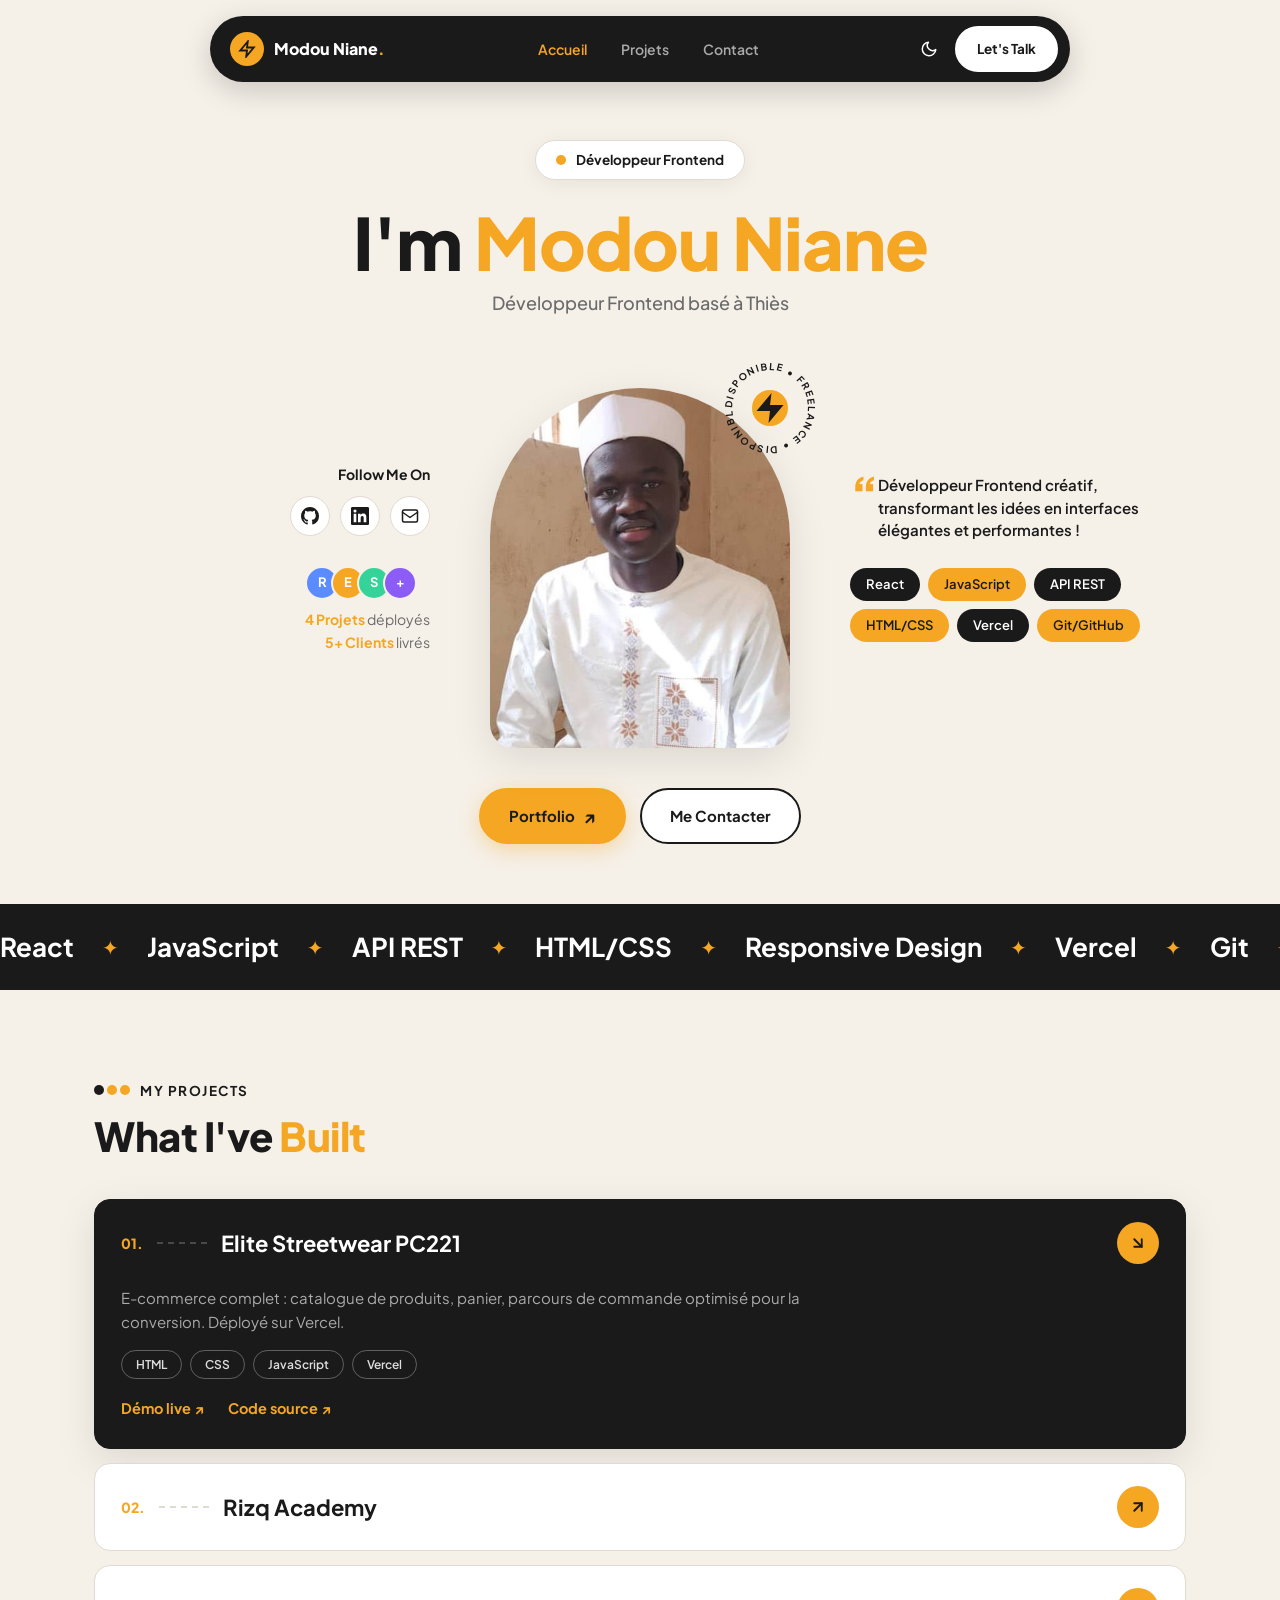
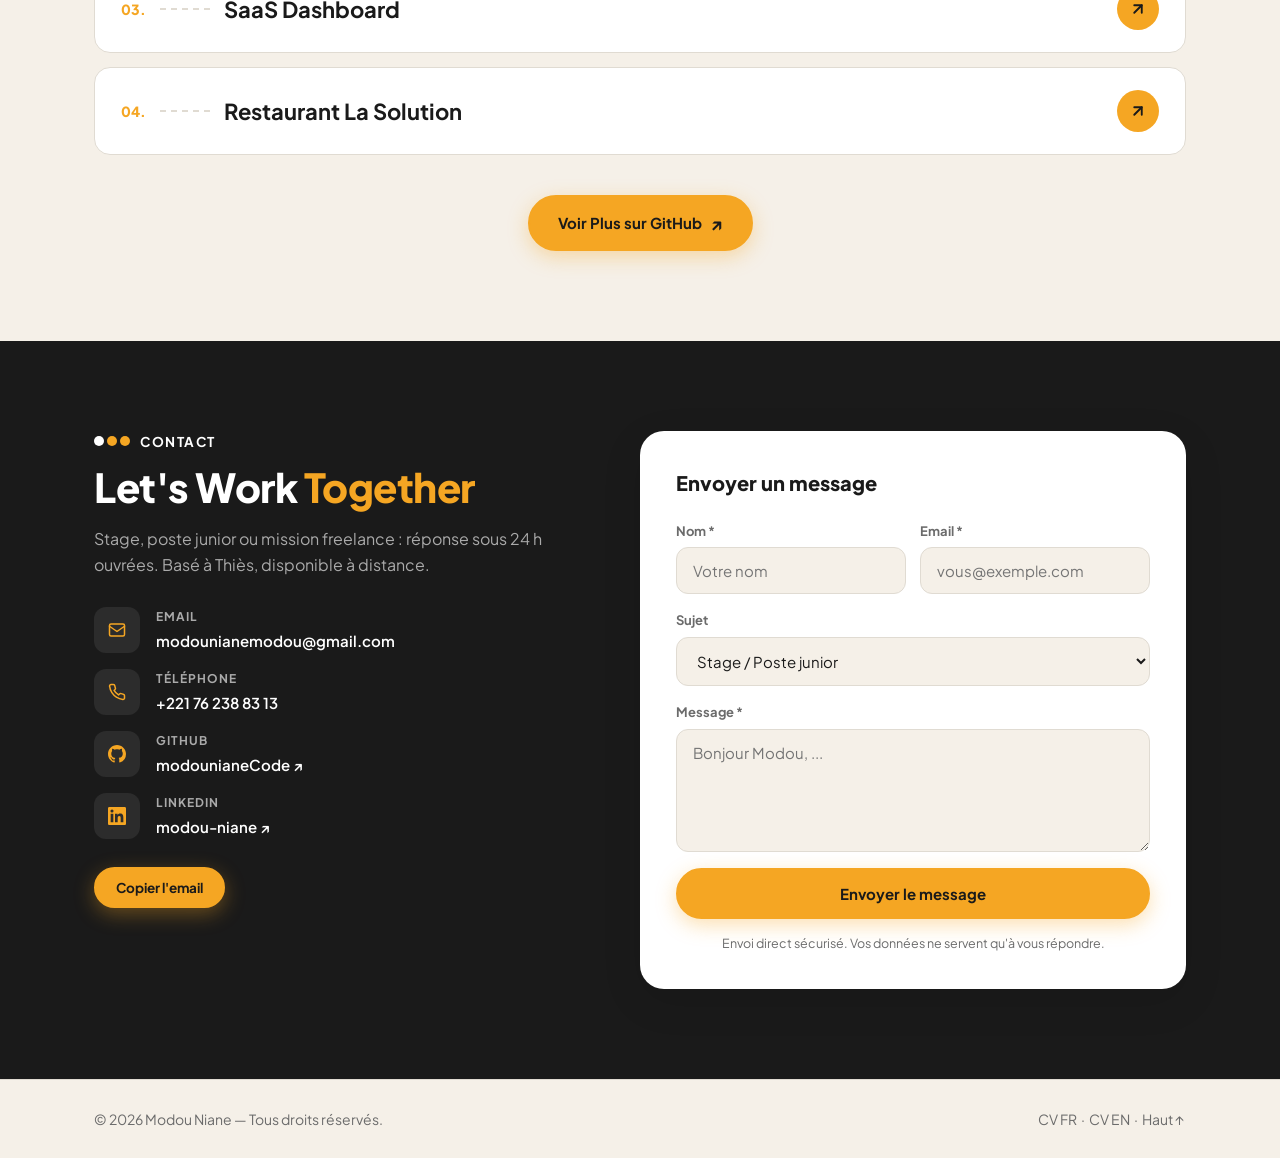
==== commit 5f65b7fa: "UI: refonte style Jenny Scott — theme clair beige/orange, navbar flottante pill, hero centre photo b" ====
--- a/index.html
+++ b/index.html
@@ -11,109 +11,145 @@
     <meta property="og:image" content="images/me.jpg">
     <link rel="preconnect" href="https://fonts.googleapis.com">
     <link rel="preconnect" href="https://fonts.gstatic.com" crossorigin>
-    <link href="https://fonts.googleapis.com/css2?family=Inter:wght@400;500;600;700&family=Sora:wght@600;700;800&display=swap" rel="stylesheet">
+    <link href="https://fonts.googleapis.com/css2?family=Plus+Jakarta+Sans:wght@400;500;600;700;800&display=swap" rel="stylesheet">
     <link rel="stylesheet" href="style.css">
 </head>
 <body>
-    <header class="nav" id="top">
-        <div class="container nav-inner">
-            <a href="#accueil" class="logo" aria-label="Retour en haut">Modou Niane<span class="logo-dot">.</span></a>
-            <nav class="nav-links" id="navLinks" aria-label="Navigation principale">
-                <a href="#accueil">Accueil</a>
-                <a href="#apropos">À propos</a>
-                <a href="#services">Services</a>
+    <!-- NAVBAR FLOTTANTE -->
+    <div class="nav-wrap">
+        <nav class="nav-pill" id="top">
+            <a href="#accueil" class="nav-logo" aria-label="Retour en haut">
+                <span class="logo-circle">
+                    <svg width="18" height="18" viewBox="0 0 24 24" fill="none" stroke="currentColor" stroke-width="2.5" stroke-linecap="round"><path d="M13 2L3 14h9l-1 8 10-12h-9l1-8z"/></svg>
+                </span>
+                <span class="logo-text">Modou Niane<span class="logo-dot">.</span></span>
+            </a>
+            <div class="nav-links" id="navLinks">
+                <a href="#accueil" class="active">Accueil</a>
                 <a href="#projets">Projets</a>
-                <a href="#competences">Compétences</a>
-                <a href="#parcours">Parcours</a>
                 <a href="#contact">Contact</a>
-            </nav>
+            </div>
             <div class="nav-actions">
-                <a href="#cv" class="btn btn-gold btn-sm">Télécharger CV</a>
+                <button class="theme-toggle" id="themeToggle" aria-label="Basculer le thème clair ou sombre">
+                    <svg class="icon-moon" width="18" height="18" viewBox="0 0 24 24" fill="none" stroke="currentColor" stroke-width="2" stroke-linecap="round" stroke-linejoin="round"><path d="M21 12.79A9 9 0 1111.21 3 7 7 0 0021 12.79z"/></svg>
+                    <svg class="icon-sun" width="18" height="18" viewBox="0 0 24 24" fill="none" stroke="currentColor" stroke-width="2" stroke-linecap="round" stroke-linejoin="round"><circle cx="12" cy="12" r="5"/><line x1="12" y1="1" x2="12" y2="3"/><line x1="12" y1="21" x2="12" y2="23"/><line x1="4.22" y1="4.22" x2="5.64" y2="5.64"/><line x1="18.36" y1="18.36" x2="19.78" y2="19.78"/><line x1="1" y1="12" x2="3" y2="12"/><line x1="21" y1="12" x2="23" y2="12"/><line x1="4.22" y1="19.78" x2="5.64" y2="18.36"/><line x1="18.36" y1="5.64" x2="19.78" y2="4.22"/></svg>
+                </button>
+                <a href="#contact" class="btn btn-light btn-sm nav-cta">Let's Talk</a>
                 <button class="burger" id="burger" aria-label="Ouvrir le menu" aria-expanded="false">
                     <span></span><span></span><span></span>
                 </button>
             </div>
-        </div>
-    </header>
+        </nav>
+    </div>
 
     <main>
         <!-- HERO -->
         <section id="accueil" class="hero">
-            <div class="container hero-grid">
-                <div class="hero-text">
-                    <p class="status-pill"><span class="pulse"></span>Disponible — stage / poste junior / freelance</p>
-                    <h1>Modou Niane,<br><span class="gradient-text">Développeur Frontend</span></h1>
-                    <p class="lead">Je conçois des interfaces web rapides, accessibles et responsives avec <strong>React</strong>, <strong>JavaScript</strong> et des <strong>API REST</strong>. Basé à Thiès, je travaille avec des clients et équipes à distance.</p>
-                    <div class="hero-cta">
-                        <a href="#projets" class="btn btn-primary">Voir mes projets <span aria-hidden="true">→</span></a>
-                        <a href="#contact" class="btn btn-outline">Me contacter</a>
-                    </div>
-                    <div class="hero-proof">
-                        <a href="https://github.com/modounianeCode" target="_blank" rel="noopener">GitHub ↗</a>
-                        <a href="https://www.linkedin.com/in/modou-niane" target="_blank" rel="noopener">LinkedIn ↗</a>
-                        <a href="mailto:modounianemodou@gmail.com">modounianemodou@gmail.com</a>
-                    </div>
-                </div>
-                <aside class="hero-card" aria-label="Carte de présentation">
-                    <div class="photo-frame">
-                        <img src="images/me.jpg" alt="Portrait professionnel de Modou Niane" loading="eager" fetchpriority="high">
-                    </div>
-                    <p class="hero-name">Modou Niane</p>
-                    <p class="hero-role">Frontend · React · Vercel</p>
-                    <div class="stats">
-                        <div><strong><span class="counter" data-target="4">0</span></strong><span>projets déployés</span></div>
-                        <div><strong><span class="counter" data-target="5">0</span>+</strong><span>clients livrés</span></div>
-                        <div><strong><span class="counter" data-target="50">0</span></strong><span>utilisateurs testeurs</span></div>
-                    </div>
-                    <a href="#cv" class="btn btn-gold btn-block">Télécharger mon CV</a>
-                </aside>
+            <div class="container">
+                <div class="hero-header">
+                    <div class="hero-badge">
+                        <span class="badge-dot"></span>
+                        Développeur Frontend
+                    </div>
+                    <h1 class="hero-title">I'm <span class="accent-text">Modou Niane</span></h1>
+                    <p class="hero-sub">Développeur Frontend basé à Thiès</p>
+                </div>
+
+                <div class="hero-layout">
+                    <!-- Colonne gauche -->
+                    <div class="hero-left">
+                        <div class="hero-social">
+                            <p class="social-label">Follow Me On</p>
+                            <div class="social-icons">
+                                <a href="https://github.com/modounianeCode" target="_blank" rel="noopener" aria-label="GitHub">
+                                    <svg width="18" height="18" viewBox="0 0 24 24" fill="currentColor"><path d="M12 0C5.37 0 0 5.37 0 12c0 5.31 3.435 9.795 8.205 11.385.6.105.825-.255.825-.57 0-.285-.015-1.23-.015-2.235-3.015.555-3.795-.735-4.035-1.41-.135-.345-.72-1.41-1.23-1.695-.42-.225-1.02-.78-.015-.795.945-.015 1.62.87 1.845 1.23 1.08 1.815 2.805 1.305 3.495.99.105-.78.42-1.305.765-1.605-2.67-.3-5.46-1.335-5.46-5.925 0-1.305.465-2.385 1.23-3.225-.12-.3-.54-1.53.12-3.18 0 0 1.005-.315 3.3 1.23.96-.27 1.98-.405 3-.405s2.04.135 3 .405c2.295-1.56 3.3-1.23 3.3-1.23.66 1.65.24 2.88.12 3.18.765.84 1.23 1.905 1.23 3.225 0 4.605-2.805 5.625-5.475 5.925.435.375.81 1.095.81 2.22 0 1.605-.015 2.895-.015 3.3 0 .315.225.69.825.57A12.02 12.02 0 0024 12c0-6.63-5.37-12-12-12z"/></svg>
+                                </a>
+                                <a href="https://www.linkedin.com/in/modou-niane" target="_blank" rel="noopener" aria-label="LinkedIn">
+                                    <svg width="18" height="18" viewBox="0 0 24 24" fill="currentColor"><path d="M20.447 20.452h-3.554v-5.569c0-1.328-.027-3.037-1.852-3.037-1.853 0-2.136 1.445-2.136 2.939v5.667H9.351V9h3.414v1.561h.046c.477-.9 1.637-1.85 3.37-1.85 3.601 0 4.267 2.37 4.267 5.455v6.286zM5.337 7.433a2.062 2.062 0 01-2.063-2.065 2.064 2.064 0 112.063 2.065zm1.782 13.019H3.555V9h3.564v11.452zM22.225 0H1.771C.792 0 0 .774 0 1.729v20.542C0 23.227.792 24 1.771 24h20.451C23.2 24 24 23.227 24 22.271V1.729C24 .774 23.2 0 22.222 0h.003z"/></svg>
+                                </a>
+                                <a href="mailto:modounianemodou@gmail.com" aria-label="Email">
+                                    <svg width="18" height="18" viewBox="0 0 24 24" fill="none" stroke="currentColor" stroke-width="2" stroke-linecap="round" stroke-linejoin="round"><rect x="2" y="4" width="20" height="16" rx="2"/><path d="M22 7l-10 7L2 7"/></svg>
+                                </a>
+                            </div>
+                        </div>
+                        <div class="hero-stats">
+                            <div class="stats-avatars" aria-hidden="true">
+                                <span class="avatar" style="background:#5b8cff;">R</span>
+                                <span class="avatar" style="background:#f5a623;">E</span>
+                                <span class="avatar" style="background:#34d399;">S</span>
+                                <span class="avatar" style="background:#8b5cf6;">+</span>
+                            </div>
+                            <p class="stats-text"><strong class="accent-text"><span class="counter" data-target="4">0</span> Projets</strong> déployés</p>
+                            <p class="stats-text"><strong class="accent-text"><span class="counter" data-target="5">0</span>+ Clients</strong> livrés</p>
+                        </div>
+                    </div>
+
+                    <!-- Photo centrale -->
+                    <div class="hero-photo">
+                        <div class="rotating-badge" aria-hidden="true">
+                            <svg viewBox="0 0 100 100">
+                                <defs>
+                                    <path id="textCircle" d="M 50,50 m -38,0 a 38,38 0 1,1 76,0 a 38,38 0 1,1 -76,0"/>
+                                </defs>
+                                <text>
+                                    <textPath href="#textCircle">DISPONIBLE &bull; FREELANCE &bull; DISPONIBLE &bull; FREELANCE &bull; </textPath>
+                                </text>
+                            </svg>
+                            <span class="badge-center">
+                                <svg width="16" height="16" viewBox="0 0 24 24" fill="currentColor"><path d="M13 2L3 14h9l-1 8 10-12h-9l1-8z"/></svg>
+                            </span>
+                        </div>
+                        <div class="photo-frame">
+                            <img src="images/me-640.jpg" srcset="images/me-320.jpg 320w, images/me-640.jpg 640w, images/me.jpg 800w" sizes="(max-width: 480px) 240px, (max-width: 960px) 300px, 340px" width="800" height="800" alt="Portrait de Modou Niane, Développeur Frontend" loading="eager" fetchpriority="high" decoding="async">
+                        </div>
+                    </div>
+
+                    <!-- Colonne droite -->
+                    <div class="hero-right">
+                        <div class="hero-quote">
+                            <span class="quote-mark" aria-hidden="true">&ldquo;</span>
+                            <p>Développeur Frontend créatif, transformant les idées en interfaces élégantes et performantes&nbsp;!</p>
+                        </div>
+                        <div class="hero-tags">
+                            <span class="tag tag-dark">React</span>
+                            <span class="tag tag-accent">JavaScript</span>
+                            <span class="tag tag-dark">API REST</span>
+                            <span class="tag tag-accent">HTML/CSS</span>
+                            <span class="tag tag-dark">Vercel</span>
+                            <span class="tag tag-accent">Git/GitHub</span>
+                        </div>
+                    </div>
+                </div>
+
+                <div class="hero-ctas">
+                    <a href="#projets" class="btn btn-accent">Portfolio <span class="btn-icon" aria-hidden="true">↗</span></a>
+                    <a href="#contact" class="btn btn-outline-dark">Me Contacter</a>
+                </div>
             </div>
         </section>
 
-        <!-- A PROPOS -->
-        <section id="apropos" class="section">
-            <div class="container">
-                <p class="kicker">01 — À propos</p>
-                <h2>Un profil orienté produit, pas seulement code.</h2>
-                <div class="about-grid">
-                    <div class="about-photo-wrap">
-                        <img class="about-photo" src="images/me.jpg" alt="Portrait de Modou Niane" loading="lazy">
-                        <div class="about-badge">Thiès / Remote</div>
-                    </div>
-                    <div>
-                        <p class="about-text">Développeur Frontend à Thiès, disponible à distance. J'intègre des maquettes en HTML/CSS/JavaScript et React, je connecte des API REST, je gère le versioning Git/GitHub et je déploie sur Vercel avec SEO de base et optimisation des images. Ma méthode : comprendre le besoin, livrer vite, itérer.</p>
-                        <ul class="check-list">
-                            <li><span class="check">✓</span> 5+ sites responsives livrés pour des clients locaux</li>
-                            <li><span class="check">✓</span> 10+ pages + API REST pour Rizq Academy (50 utilisateurs testeurs)</li>
-                            <li><span class="check">✓</span> 20+ bugs UI corrigés — 40&nbsp;% de retours visuels en moins</li>
-                            <li><span class="check">✓</span> Licence Informatique en cours — Univ. Iba Der Thiam de Thiès</li>
-                        </ul>
-                    </div>
-                </div>
-            </div>
-        </section>
-
-        <!-- SERVICES -->
-        <section id="services" class="section section-alt">
-            <div class="container">
-                <p class="kicker">02 — Services</p>
-                <h2>Ce que je peux faire pour vous.</h2>
-                <div class="grid-3">
-                    <article class="card service">
-                        <div class="service-icon">◧</div>
-                        <h3>Sites responsives</h3>
-                        <p>Intégration HTML/CSS/JavaScript fidèle aux maquettes, mobile-first, compatible tous navigateurs.</p>
-                    </article>
-                    <article class="card service">
-                        <div class="service-icon">⚛</div>
-                        <h3>Apps React + API</h3>
-                        <p>Interfaces dynamiques en React, connexion API REST, authentification, tableaux de bord.</p>
-                    </article>
-                    <article class="card service">
-                        <div class="service-icon">▲</div>
-                        <h3>Déploiement & SEO</h3>
-                        <p>Mise en ligne sur Vercel, optimisation images, SEO de base, suivi et corrections.</p>
-                    </article>
+        <!-- MARQUEE -->
+        <section class="marquee-section" aria-hidden="true">
+            <div class="marquee-track">
+                <div class="marquee-content">
+                    <span>React</span><span class="marquee-star">&#10022;</span>
+                    <span>JavaScript</span><span class="marquee-star">&#10022;</span>
+                    <span>API REST</span><span class="marquee-star">&#10022;</span>
+                    <span>HTML/CSS</span><span class="marquee-star">&#10022;</span>
+                    <span>Responsive Design</span><span class="marquee-star">&#10022;</span>
+                    <span>Vercel</span><span class="marquee-star">&#10022;</span>
+                    <span>Git</span><span class="marquee-star">&#10022;</span>
+                    <span>Frontend</span><span class="marquee-star">&#10022;</span>
+                </div>
+                <div class="marquee-content">
+                    <span>React</span><span class="marquee-star">&#10022;</span>
+                    <span>JavaScript</span><span class="marquee-star">&#10022;</span>
+                    <span>API REST</span><span class="marquee-star">&#10022;</span>
+                    <span>HTML/CSS</span><span class="marquee-star">&#10022;</span>
+                    <span>Responsive Design</span><span class="marquee-star">&#10022;</span>
+                    <span>Vercel</span><span class="marquee-star">&#10022;</span>
+                    <span>Git</span><span class="marquee-star">&#10022;</span>
+                    <span>Frontend</span><span class="marquee-star">&#10022;</span>
                 </div>
             </div>
         </section>
@@ -121,206 +157,214 @@
         <!-- PROJETS -->
         <section id="projets" class="section">
             <div class="container">
-                <p class="kicker">03 — Projets</p>
-                <h2>Réalisations déployées et vérifiables.</h2>
-                <div class="grid-projects">
-                    <article class="card project">
-                        <div class="project-cover cover-1" aria-hidden="true">ES</div>
-                        <div class="project-body">
-                            <h3>Elite Streetwear PC221</h3>
-                            <p>E-commerce complet : catalogue, panier, parcours de commande.</p>
-                            <div class="tags"><span>HTML</span><span>CSS</span><span>JavaScript</span><span>Vercel</span></div>
-                            <div class="card-links">
-                                <a href="https://elitestreetwearpc221.vercel.app/" target="_blank" rel="noopener">Démo live ↗</a>
-                                <a href="https://github.com/modounianeCode/elitestreetwear-pc221" target="_blank" rel="noopener">Code source ↗</a>
-                            </div>
-                        </div>
-                    </article>
-                    <article class="card project">
-                        <div class="project-cover cover-2" aria-hidden="true">RA</div>
-                        <div class="project-body">
-                            <h3>Rizq Academy</h3>
-                            <p>Plateforme e-learning : cours, authentification, dashboard. Testée par 50 utilisateurs.</p>
-                            <div class="tags"><span>React</span><span>API REST</span></div>
-                            <div class="card-links">
-                                <a href="https://rizq-academy.vercel.app/" target="_blank" rel="noopener">Démo live ↗</a>
-                                <a href="https://github.com/modounianeCode/rizq-academy" target="_blank" rel="noopener">Code source ↗</a>
-                            </div>
-                        </div>
-                    </article>
-                    <article class="card project">
-                        <div class="project-cover cover-3" aria-hidden="true">SD</div>
-                        <div class="project-body">
-                            <h3>SaaS Dashboard</h3>
-                            <p>Dashboard applicatif : authentification, graphiques, opérations CRUD.</p>
-                            <div class="tags"><span>React</span><span>Node.js</span></div>
-                            <div class="card-links">
-                                <a href="https://saas-phi-hazel-60.vercel.app/dashboard" target="_blank" rel="noopener">Démo live ↗</a>
-                                <a href="https://github.com/modounianeCode/saas" target="_blank" rel="noopener">Code source ↗</a>
-                            </div>
-                        </div>
-                    </article>
-                    <article class="card project">
-                        <div class="project-cover cover-4" aria-hidden="true">RS</div>
-                        <div class="project-body">
-                            <h3>Restaurant La Solution</h3>
-                            <p>Site vitrine : menu, réservation, 100&nbsp;% responsive.</p>
-                            <div class="tags"><span>HTML</span><span>CSS</span><span>JavaScript</span><span>Vercel</span></div>
-                            <div class="card-links">
-                                <a href="https://restaurantlasolution.vercel.app/" target="_blank" rel="noopener">Démo live ↗</a>
-                                <a href="https://github.com/modounianeCode/restaurant_la_solution" target="_blank" rel="noopener">Code source ↗</a>
-                            </div>
-                        </div>
-                    </article>
+                <div class="section-header">
+                    <p class="kicker"><span class="kicker-dots" aria-hidden="true"><i></i><i></i><i></i></span> My Projects</p>
+                    <h2>What I've <span class="accent-text">Built</span></h2>
+                </div>
+
+                <div class="projects-list">
+                    <!-- Projet 01 -->
+                    <div class="project-item active">
+                        <button class="project-header" aria-expanded="true">
+                            <span class="project-num">01.</span>
+                            <span class="project-dash" aria-hidden="true"></span>
+                            <span class="project-name">Elite Streetwear PC221</span>
+                            <span class="project-arrow" aria-hidden="true">
+                                <svg width="18" height="18" viewBox="0 0 24 24" fill="none" stroke="currentColor" stroke-width="2.5" stroke-linecap="round" stroke-linejoin="round"><line x1="7" y1="17" x2="17" y2="7"/><polyline points="7 7 17 7 17 17"/></svg>
+                            </span>
+                        </button>
+                        <div class="project-content">
+                            <div class="project-content-inner">
+                                <p>E-commerce complet : catalogue de produits, panier, parcours de commande optimisé pour la conversion. Déployé sur Vercel.</p>
+                                <div class="tags">
+                                    <span class="tag tag-outline">HTML</span>
+                                    <span class="tag tag-outline">CSS</span>
+                                    <span class="tag tag-outline">JavaScript</span>
+                                    <span class="tag tag-outline">Vercel</span>
+                                </div>
+                                <div class="project-links">
+                                    <a href="https://elitestreetwearpc221.vercel.app/" target="_blank" rel="noopener">Démo live ↗</a>
+                                    <a href="https://github.com/modounianeCode/elitestreetwear-pc221" target="_blank" rel="noopener">Code source ↗</a>
+                                </div>
+                            </div>
+                        </div>
+                    </div>
+
+                    <!-- Projet 02 -->
+                    <div class="project-item">
+                        <button class="project-header" aria-expanded="false">
+                            <span class="project-num">02.</span>
+                            <span class="project-dash" aria-hidden="true"></span>
+                            <span class="project-name">Rizq Academy</span>
+                            <span class="project-arrow" aria-hidden="true">
+                                <svg width="18" height="18" viewBox="0 0 24 24" fill="none" stroke="currentColor" stroke-width="2.5" stroke-linecap="round" stroke-linejoin="round"><line x1="7" y1="17" x2="17" y2="7"/><polyline points="7 7 17 7 17 17"/></svg>
+                            </span>
+                        </button>
+                        <div class="project-content">
+                            <div class="project-content-inner">
+                                <p>Plateforme e-learning complète : cours en ligne, authentification, tableau de bord. Testée par 50 utilisateurs avec succès.</p>
+                                <div class="tags">
+                                    <span class="tag tag-outline">React</span>
+                                    <span class="tag tag-outline">API REST</span>
+                                </div>
+                                <div class="project-links">
+                                    <a href="https://rizq-academy.vercel.app/" target="_blank" rel="noopener">Démo live ↗</a>
+                                    <a href="https://github.com/modounianeCode/rizq-academy" target="_blank" rel="noopener">Code source ↗</a>
+                                </div>
+                            </div>
+                        </div>
+                    </div>
+
+                    <!-- Projet 03 -->
+                    <div class="project-item">
+                        <button class="project-header" aria-expanded="false">
+                            <span class="project-num">03.</span>
+                            <span class="project-dash" aria-hidden="true"></span>
+                            <span class="project-name">SaaS Dashboard</span>
+                            <span class="project-arrow" aria-hidden="true">
+                                <svg width="18" height="18" viewBox="0 0 24 24" fill="none" stroke="currentColor" stroke-width="2.5" stroke-linecap="round" stroke-linejoin="round"><line x1="7" y1="17" x2="17" y2="7"/><polyline points="7 7 17 7 17 17"/></svg>
+                            </span>
+                        </button>
+                        <div class="project-content">
+                            <div class="project-content-inner">
+                                <p>Dashboard applicatif : authentification, graphiques de données, opérations CRUD complètes. Interface moderne et responsive.</p>
+                                <div class="tags">
+                                    <span class="tag tag-outline">React</span>
+                                    <span class="tag tag-outline">Node.js</span>
+                                </div>
+                                <div class="project-links">
+                                    <a href="https://saas-phi-hazel-60.vercel.app/dashboard" target="_blank" rel="noopener">Démo live ↗</a>
+                                    <a href="https://github.com/modounianeCode/saas" target="_blank" rel="noopener">Code source ↗</a>
+                                </div>
+                            </div>
+                        </div>
+                    </div>
+
+                    <!-- Projet 04 -->
+                    <div class="project-item">
+                        <button class="project-header" aria-expanded="false">
+                            <span class="project-num">04.</span>
+                            <span class="project-dash" aria-hidden="true"></span>
+                            <span class="project-name">Restaurant La Solution</span>
+                            <span class="project-arrow" aria-hidden="true">
+                                <svg width="18" height="18" viewBox="0 0 24 24" fill="none" stroke="currentColor" stroke-width="2.5" stroke-linecap="round" stroke-linejoin="round"><line x1="7" y1="17" x2="17" y2="7"/><polyline points="7 7 17 7 17 17"/></svg>
+                            </span>
+                        </button>
+                        <div class="project-content">
+                            <div class="project-content-inner">
+                                <p>Site vitrine pour restaurant : menu en ligne, système de réservation, design 100% responsive et élégant.</p>
+                                <div class="tags">
+                                    <span class="tag tag-outline">HTML</span>
+                                    <span class="tag tag-outline">CSS</span>
+                                    <span class="tag tag-outline">JavaScript</span>
+                                    <span class="tag tag-outline">Vercel</span>
+                                </div>
+                                <div class="project-links">
+                                    <a href="https://restaurantlasolution.vercel.app/" target="_blank" rel="noopener">Démo live ↗</a>
+                                    <a href="https://github.com/modounianeCode/restaurant_la_solution" target="_blank" rel="noopener">Code source ↗</a>
+                                </div>
+                            </div>
+                        </div>
+                    </div>
+                </div>
+
+                <div class="section-cta">
+                    <a href="https://github.com/modounianeCode" target="_blank" rel="noopener" class="btn btn-accent">Voir Plus sur GitHub <span class="btn-icon" aria-hidden="true">↗</span></a>
                 </div>
             </div>
         </section>
 
-        <!-- COMPETENCES -->
-        <section id="competences" class="section section-alt">
+        <!-- CONTACT -->
+        <section id="contact" class="section section-dark">
             <div class="container">
-                <p class="kicker">04 — Compétences</p>
-                <h2>Une stack resserrée et opérationnelle.</h2>
-                <div class="skills-grid">
-                    <div class="skill-bars">
-                        <div class="skill"><div class="skill-top"><span>HTML5 / CSS3</span><span>90&nbsp;%</span></div><div class="bar"><i style="--w:90%"></i></div></div>
-                        <div class="skill"><div class="skill-top"><span>JavaScript</span><span>85&nbsp;%</span></div><div class="bar"><i style="--w:85%"></i></div></div>
-                        <div class="skill"><div class="skill-top"><span>React / API REST</span><span>80&nbsp;%</span></div><div class="bar"><i style="--w:80%"></i></div></div>
-                        <div class="skill"><div class="skill-top"><span>Git / GitHub / Vercel</span><span>85&nbsp;%</span></div><div class="bar"><i style="--w:85%"></i></div></div>
-                        <div class="skill"><div class="skill-top"><span>Node.js / SQL</span><span>65&nbsp;%</span></div><div class="bar"><i style="--w:65%"></i></div></div>
-                    </div>
-                    <div>
-                        <div class="card">
-                            <h3>Outils & méthodes</h3>
-                            <div class="tags"><span>Git</span><span>GitHub</span><span>Vercel</span><span>Linux</span><span>Responsive Design</span><span>SEO de base</span></div>
-                        </div>
-                        <div class="card lang-card">
-                            <h3>Langues</h3>
-                            <p>Français — courant · Anglais — B1</p>
-                        </div>
-                    </div>
-                </div>
-            </div>
-        </section>
-
-        <!-- PARCOURS -->
-        <section id="parcours" class="section">
-            <div class="container narrow">
-                <p class="kicker">05 — Parcours</p>
-                <h2>Expérience et formation.</h2>
-                <ol class="timeline">
-                    <li class="timeline-item">
-                        <span class="date">Jan 2024 — présent</span>
-                        <h3>Développeur Frontend Freelance — Indépendant</h3>
-                        <ul>
-                            <li>5+ sites responsives HTML/CSS/JS + React pour clients locaux.</li>
-                            <li>3 projets déployés sur Vercel, SEO de base, optimisation images.</li>
-                            <li>Cycle complet besoin → livraison pour 5 clients.</li>
+                <div class="contact-grid">
+                    <div class="contact-info">
+                        <p class="kicker kicker-on-dark"><span class="kicker-dots" aria-hidden="true"><i></i><i></i><i></i></span> Contact</p>
+                        <h2>Let's Work <span class="accent-text">Together</span></h2>
+                        <p class="contact-sub">Stage, poste junior ou mission freelance : réponse sous 24&nbsp;h ouvrées. Basé à Thiès, disponible à distance.</p>
+                        <ul class="contact-list">
+                            <li>
+                                <span class="contact-icon">
+                                    <svg width="18" height="18" viewBox="0 0 24 24" fill="none" stroke="currentColor" stroke-width="2" stroke-linecap="round" stroke-linejoin="round"><rect x="2" y="4" width="20" height="16" rx="2"/><path d="M22 7l-10 7L2 7"/></svg>
+                                </span>
+                                <div>
+                                    <strong>Email</strong>
+                                    <a href="mailto:modounianemodou@gmail.com">modounianemodou@gmail.com</a>
+                                </div>
+                            </li>
+                            <li>
+                                <span class="contact-icon">
+                                    <svg width="18" height="18" viewBox="0 0 24 24" fill="none" stroke="currentColor" stroke-width="2" stroke-linecap="round" stroke-linejoin="round"><path d="M22 16.92v3a2 2 0 01-2.18 2 19.79 19.79 0 01-8.63-3.07 19.5 19.5 0 01-6-6 19.79 19.79 0 01-3.07-8.67A2 2 0 014.11 2h3a2 2 0 012 1.72 12.84 12.84 0 00.7 2.81 2 2 0 01-.45 2.11L8.09 9.91a16 16 0 006 6l1.27-1.27a2 2 0 012.11-.45 12.84 12.84 0 002.81.7A2 2 0 0122 16.92z"/></svg>
+                                </span>
+                                <div>
+                                    <strong>Téléphone</strong>
+                                    <a href="tel:+221762388313">+221 76 238 83 13</a>
+                                </div>
+                            </li>
+                            <li>
+                                <span class="contact-icon">
+                                    <svg width="18" height="18" viewBox="0 0 24 24" fill="currentColor"><path d="M12 0C5.37 0 0 5.37 0 12c0 5.31 3.435 9.795 8.205 11.385.6.105.825-.255.825-.57 0-.285-.015-1.23-.015-2.235-3.015.555-3.795-.735-4.035-1.41-.135-.345-.72-1.41-1.23-1.695-.42-.225-1.02-.78-.015-.795.945-.015 1.62.87 1.845 1.23 1.08 1.815 2.805 1.305 3.495.99.105-.78.42-1.305.765-1.605-2.67-.3-5.46-1.335-5.46-5.925 0-1.305.465-2.385 1.23-3.225-.12-.3-.54-1.53.12-3.18 0 0 1.005-.315 3.3 1.23.96-.27 1.98-.405 3-.405s2.04.135 3 .405c2.295-1.56 3.3-1.23 3.3-1.23.66 1.65.24 2.88.12 3.18.765.84 1.23 1.905 1.23 3.225 0 4.605-2.805 5.625-5.475 5.925.435.375.81 1.095.81 2.22 0 1.605-.015 2.895-.015 3.3 0 .315.225.69.825.57A12.02 12.02 0 0024 12c0-6.63-5.37-12-12-12z"/></svg>
+                                </span>
+                                <div>
+                                    <strong>GitHub</strong>
+                                    <a href="https://github.com/modounianeCode" target="_blank" rel="noopener">modounianeCode ↗</a>
+                                </div>
+                            </li>
+                            <li>
+                                <span class="contact-icon">
+                                    <svg width="18" height="18" viewBox="0 0 24 24" fill="currentColor"><path d="M20.447 20.452h-3.554v-5.569c0-1.328-.027-3.037-1.852-3.037-1.853 0-2.136 1.445-2.136 2.939v5.667H9.351V9h3.414v1.561h.046c.477-.9 1.637-1.85 3.37-1.85 3.601 0 4.267 2.37 4.267 5.455v6.286zM5.337 7.433a2.062 2.062 0 01-2.063-2.065 2.064 2.064 0 112.063 2.065zm1.782 13.019H3.555V9h3.564v11.452zM22.225 0H1.771C.792 0 0 .774 0 1.729v20.542C0 23.227.792 24 1.771 24h20.451C23.2 24 24 23.227 24 22.271V1.729C24 .774 23.2 0 22.222 0h.003z"/></svg>
+                                </span>
+                                <div>
+                                    <strong>LinkedIn</strong>
+                                    <a href="https://www.linkedin.com/in/modou-niane" target="_blank" rel="noopener">modou-niane ↗</a>
+                                </div>
+                            </li>
                         </ul>
-                    </li>
-                    <li class="timeline-item">
-                        <span class="date">Juin 2023 — Déc 2023</span>
-                        <h3>Stagiaire Développement Web — Rizq Academy</h3>
-                        <ul>
-                            <li>10+ pages + API REST, plateforme testée par 50 utilisateurs.</li>
-                            <li>20+ bugs UI corrigés, cas de test, −40&nbsp;% de retours visuels.</li>
-                        </ul>
-                    </li>
-                    <li class="timeline-item">
-                        <span class="date">2023 — 2026 (en cours)</span>
-                        <h3>Licence Informatique — Univ. Iba Der Thiam de Thiès</h3>
-                    </li>
-                    <li class="timeline-item">
-                        <span class="date">2022</span>
-                        <h3>Baccalauréat — Lycée Franco-Arabe de Kaolack</h3>
-                    </li>
-                </ol>
-            </div>
-        </section>
-
-        <!-- CV -->
-        <section id="cv" class="section">
-            <div class="container">
-                <div class="cv-panel">
-                    <div>
-                        <p class="kicker kicker-light">06 — Curriculum vitæ</p>
-                        <h2>Mon CV, prêt à télécharger.</h2>
-                        <p class="cv-sub">Deux versions à jour, format A4, prêtes à imprimer ou à joindre à une candidature.</p>
-                    </div>
-                    <div class="grid-cv">
-                        <article class="cv-card">
-                            <h3>CV — Français</h3>
-                            <p>Développeur Frontend · FR</p>
-                            <div class="cv-actions">
-                                <a href="cv-fr.html" class="btn btn-gold btn-sm">Voir</a>
-                                <a href="cv-fr.html" download="CV-Modou-Niane-FR.html" class="btn btn-outline-light btn-sm">Télécharger</a>
-                            </div>
-                        </article>
-                        <article class="cv-card">
-                            <h3>Resume — English</h3>
-                            <p>Frontend Developer · EN</p>
-                            <div class="cv-actions">
-                                <a href="cv-en.html" class="btn btn-gold btn-sm">View</a>
-                                <a href="cv-en.html" download="Resume-Modou-Niane-EN.html" class="btn btn-outline-light btn-sm">Download</a>
-                            </div>
-                        </article>
-                    </div>
-                </div>
-            </div>
-        </section>
-
-        <!-- CONTACT -->
-        <section id="contact" class="section section-alt">
-            <div class="container contact-grid">
-                <div>
-                    <p class="kicker">07 — Contact</p>
-                    <h2>Discutons de votre projet.</h2>
-                    <p class="muted">Stage, poste junior ou mission freelance : réponse sous 24&nbsp;h ouvrées. Basé à Thiès, disponible à distance.</p>
-                    <ul class="contact-list">
-                        <li><strong>Email</strong> <a href="mailto:modounianemodou@gmail.com">modounianemodou@gmail.com</a></li>
-                        <li><strong>Téléphone</strong> <a href="tel:+221762388313">+221 76 238 83 13</a></li>
-                        <li><strong>GitHub</strong> <a href="https://github.com/modounianeCode" target="_blank" rel="noopener">modounianeCode ↗</a></li>
-                        <li><strong>LinkedIn</strong> <a href="https://www.linkedin.com/in/modou-niane" target="_blank" rel="noopener">modou-niane ↗</a></li>
-                    </ul>
-                    <button class="btn btn-outline btn-sm" id="copyEmail" type="button">Copier l'email</button>
-                </div>
-                <form id="contactForm" class="card form-card" novalidate>
-                    <h3>Envoyer un message</h3>
-                    <div class="form-row">
+                        <button class="btn btn-accent btn-sm" id="copyEmail" type="button">Copier l'email</button>
+                    </div>
+
+                    <form id="contactForm" class="contact-form" novalidate>
+                        <h3>Envoyer un message</h3>
+                        <div class="form-row">
+                            <div class="field">
+                                <label for="fName">Nom *</label>
+                                <input id="fName" name="name" type="text" placeholder="Votre nom" autocomplete="name" required>
+                            </div>
+                            <div class="field">
+                                <label for="fEmail">Email *</label>
+                                <input id="fEmail" name="email" type="email" placeholder="vous@exemple.com" autocomplete="email" required>
+                            </div>
+                        </div>
                         <div class="field">
-                            <label for="fName">Nom *</label>
-                            <input id="fName" name="name" type="text" placeholder="Votre nom" autocomplete="name" required>
+                            <label for="fSubject">Sujet</label>
+                            <select id="fSubject" name="subject">
+                                <option>Stage / Poste junior</option>
+                                <option>Projet freelance</option>
+                                <option>Collaboration</option>
+                                <option>Autre</option>
+                            </select>
                         </div>
                         <div class="field">
-                            <label for="fEmail">Email *</label>
-                            <input id="fEmail" name="email" type="email" placeholder="vous@exemple.com" autocomplete="email" required>
-                        </div>
-                    </div>
-                    <div class="field">
-                        <label for="fSubject">Sujet</label>
-                        <select id="fSubject" name="subject">
-                            <option>Stage / Poste junior</option>
-                            <option>Projet freelance</option>
-                            <option>Collaboration</option>
-                            <option>Autre</option>
-                        </select>
-                    </div>
-                    <div class="field">
-                        <label for="fMessage">Message *</label>
-                        <textarea id="fMessage" name="message" rows="5" placeholder="Bonjour Modou, ..." required></textarea>
-                    </div>
-                    <input type="text" name="company" id="fCompany" class="honeypot" tabindex="-1" autocomplete="off" aria-hidden="true">
-                    <button type="submit" class="btn btn-primary btn-block">Envoyer le message</button>
-                    <p class="hint" id="formStatus" role="status" aria-live="polite">Envoi direct sécurisé. Vos données ne servent qu'à vous répondre.</p>
-                </form>
+                            <label for="fMessage">Message *</label>
+                            <textarea id="fMessage" name="message" rows="5" placeholder="Bonjour Modou, ..." required></textarea>
+                        </div>
+                        <input type="text" name="company" id="fCompany" class="honeypot" tabindex="-1" autocomplete="off" aria-hidden="true">
+                        <button type="submit" class="btn btn-accent btn-block">Envoyer le message</button>
+                        <p class="hint" id="formStatus" role="status" aria-live="polite">Envoi direct sécurisé. Vos données ne servent qu'à vous répondre.</p>
+                    </form>
+                </div>
             </div>
         </section>
     </main>
 
     <footer class="footer">
         <div class="container footer-inner">
-            <p>© <span id="year">2026</span> Modou Niane — Tous droits réservés.</p>
-            <p class="footer-links"><a href="cv-fr.html">CV FR</a> · <a href="cv-en.html">CV EN</a> · <a href="#accueil">Haut ↑</a></p>
+            <p>&copy; <span id="year">2026</span> Modou Niane — Tous droits réservés.</p>
+            <p class="footer-links">
+                <a href="cv-fr.html">CV FR</a> &middot;
+                <a href="cv-en.html">CV EN</a> &middot;
+                <a href="#accueil">Haut &uarr;</a>
+            </p>
         </div>
     </footer>
 
--- a/style.css
+++ b/style.css
@@ -1,268 +1,555 @@
-/* ============ Portfolio professionnel — Modou Niane ============ */
+/* ============ Portfolio Modou Niane — Design inspiré Jenny Scott ============ */
+
+/* ---------- Variables & Thèmes ---------- */
 :root {
-  --bg: #0a0e18;
-  --bg-soft: #0e1424;
-  --surface: #131b31;
-  --surface-2: #182238;
-  --text: #eef1f8;
-  --muted: #9aa6c2;
-  --line: rgba(255, 255, 255, 0.09);
-  --accent: #5b8cff;
-  --accent-deep: #3b63d8;
-  --gold: #c9a24b;
-  --gold-soft: rgba(201, 162, 75, 0.14);
-  --green: #34d399;
+  --bg: #F5F0E8;
+  --bg-alt: #EDE8DE;
+  --surface: #FFFFFF;
+  --surface-hover: #FAFAF8;
+  --text: #1A1A1A;
+  --muted: #6B6B6B;
+  --border: #E0DBD2;
+  --accent: #F5A623;
+  --accent-hover: #E09515;
+  --accent-soft: rgba(245, 166, 35, 0.12);
+  --pill: #1A1A1A;
+  --pill-2: #2A2A2A;
+  --pill-text: #FFFFFF;
+  --pill-muted: #AAAAAA;
+  --shadow: 0 4px 20px rgba(0, 0, 0, 0.06);
+  --shadow-lg: 0 12px 40px rgba(0, 0, 0, 0.1);
   --radius: 16px;
-  --radius-sm: 10px;
+  --radius-lg: 24px;
+  --radius-pill: 999px;
   --max: 1140px;
-  --narrow: 820px;
-  --font-body: "Inter", system-ui, -apple-system, "Segoe UI", Roboto, sans-serif;
-  --font-display: "Sora", "Inter", system-ui, sans-serif;
-  --shadow: 0 18px 50px rgba(0, 0, 0, 0.45);
-}
-
-* { margin: 0; padding: 0; box-sizing: border-box; }
-html { scroll-behavior: smooth; scroll-padding-top: 84px; }
+  --font: "Plus Jakarta Sans", system-ui, -apple-system, "Segoe UI", Roboto, sans-serif;
+}
+
+body.dark {
+  --bg: #121212;
+  --bg-alt: #1A1A1A;
+  --surface: #1E1E1E;
+  --surface-hover: #252525;
+  --text: #F0EBE3;
+  --muted: #999;
+  --border: #2A2A2A;
+  --accent: #F5A623;
+  --accent-hover: #FFB84D;
+  --accent-soft: rgba(245, 166, 35, 0.15);
+  --pill: #2A2A2A;
+  --pill-2: #333333;
+  --pill-text: #F0EBE3;
+  --pill-muted: #999;
+  --shadow: 0 4px 20px rgba(0, 0, 0, 0.3);
+  --shadow-lg: 0 12px 40px rgba(0, 0, 0, 0.4);
+}
+
+/* ---------- Reset & Base ---------- */
+*, *::before, *::after { margin: 0; padding: 0; box-sizing: border-box; }
+html { scroll-behavior: smooth; scroll-padding-top: 100px; }
+html, body { max-width: 100%; overflow-x: clip; }
 body {
-  font-family: var(--font-body);
-  background:
-    radial-gradient(900px 480px at 12% -6%, rgba(91, 140, 255, 0.16), transparent 60%),
-    radial-gradient(760px 420px at 88% 4%, rgba(201, 162, 75, 0.1), transparent 60%),
-    var(--bg);
+  font-family: var(--font);
+  background: var(--bg);
   color: var(--text);
-  line-height: 1.65;
+  line-height: 1.6;
   font-size: 16px;
   -webkit-font-smoothing: antialiased;
+  transition: background 0.3s, color 0.3s;
 }
 img { max-width: 100%; display: block; }
 a { color: inherit; }
+button { font-family: inherit; }
 .container { max-width: var(--max); margin: 0 auto; padding: 0 24px; }
-.container.narrow { max-width: var(--narrow); }
-
-/* ---------- Navigation ---------- */
-.nav {
-  position: sticky; top: 0; z-index: 60;
-  background: rgba(10, 14, 24, 0.82);
-  backdrop-filter: blur(14px); -webkit-backdrop-filter: blur(14px);
-  border-bottom: 1px solid var(--line);
-}
-.nav-inner { display: flex; align-items: center; justify-content: space-between; height: 72px; gap: 16px; }
-.logo { font-family: var(--font-display); font-weight: 800; font-size: 20px; text-decoration: none; letter-spacing: 0.2px; }
-.logo-dot { color: var(--gold); }
-.nav-links { display: flex; gap: 26px; }
-.nav-links a { text-decoration: none; color: var(--muted); font-size: 14.5px; font-weight: 500; position: relative; padding: 4px 0; transition: color 0.2s; }
-.nav-links a::after { content: ""; position: absolute; left: 0; bottom: 0; height: 2px; width: 0; background: var(--gold); transition: width 0.25s; border-radius: 2px; }
-.nav-links a:hover, .nav-links a.active { color: #fff; }
-.nav-links a:hover::after, .nav-links a.active::after, .nav-links a.active::after { width: 100%; }
-.nav-actions { display: flex; align-items: center; gap: 12px; }
-.burger { display: none; background: none; border: 1px solid var(--line); border-radius: 8px; padding: 9px 10px; cursor: pointer; }
-.burger span { display: block; width: 20px; height: 2px; background: #fff; margin: 4px 0; border-radius: 2px; }
 
 /* ---------- Boutons ---------- */
 .btn {
   display: inline-flex; align-items: center; justify-content: center; gap: 8px;
-  padding: 13px 26px; border-radius: 12px; font-weight: 600; font-size: 15px;
-  text-decoration: none; border: 1px solid transparent; cursor: pointer;
-  transition: transform 0.16s ease, box-shadow 0.16s ease, background 0.16s ease;
-  font-family: var(--font-body);
+  padding: 14px 28px; border-radius: var(--radius-pill); font-weight: 700; font-size: 15px;
+  text-decoration: none; border: 2px solid transparent; cursor: pointer;
+  transition: transform 0.2s ease, box-shadow 0.2s ease, background 0.2s ease, border-color 0.2s;
+  font-family: inherit;
 }
 .btn:hover { transform: translateY(-2px); }
 .btn:disabled { opacity: 0.6; cursor: wait; transform: none; }
-.btn-primary { background: linear-gradient(135deg, var(--accent), var(--accent-deep)); color: #fff; box-shadow: 0 10px 26px rgba(91, 140, 255, 0.35); }
-.btn-primary:hover { box-shadow: 0 14px 32px rgba(91, 140, 255, 0.45); }
-.btn-gold { background: linear-gradient(135deg, #d9b45c, #a67f2e); color: #171106; box-shadow: 0 10px 26px rgba(201, 162, 75, 0.3); }
-.btn-gold:hover { box-shadow: 0 14px 32px rgba(201, 162, 75, 0.4); }
-.btn-outline { border-color: rgba(255, 255, 255, 0.22); color: var(--text); background: rgba(255, 255, 255, 0.04); }
-.btn-outline:hover { border-color: var(--accent); background: rgba(91, 140, 255, 0.1); }
-.btn-outline-light { border-color: rgba(255, 255, 255, 0.35); color: #fff; background: transparent; }
-.btn-outline-light:hover { background: rgba(255, 255, 255, 0.12); }
-.btn-sm { padding: 10px 18px; font-size: 14px; border-radius: 10px; }
-.btn-block { width: 100%; margin-top: 16px; }
+.btn-accent {
+  background: var(--accent); color: #1A1A1A; border-color: var(--accent);
+  box-shadow: 0 6px 20px rgba(245, 166, 35, 0.35);
+}
+.btn-accent:hover { background: var(--accent-hover); border-color: var(--accent-hover); box-shadow: 0 10px 28px rgba(245, 166, 35, 0.45); }
+.btn-outline-dark {
+  background: var(--surface); color: var(--text); border-color: var(--text);
+}
+.btn-outline-dark:hover { background: var(--text); color: var(--bg); }
+.btn-light {
+  background: var(--pill-text); color: var(--pill); border-color: var(--pill-text);
+}
+.btn-light:hover { opacity: 0.9; }
+.btn-sm { padding: 10px 20px; font-size: 13.5px; }
+.btn-block { width: 100%; }
+.btn-icon { font-size: 18px; line-height: 1; }
+
+/* ---------- Tags ---------- */
+.tag {
+  display: inline-block; padding: 6px 16px; border-radius: var(--radius-pill);
+  font-size: 13px; font-weight: 600; white-space: nowrap;
+}
+.tag-dark { background: var(--pill); color: var(--pill-text); }
+.tag-accent { background: var(--accent); color: #1A1A1A; }
+.tag-outline {
+  background: transparent; border: 1.5px solid rgba(255, 255, 255, 0.3); color: rgba(255, 255, 255, 0.85);
+  font-size: 12px; padding: 4px 14px;
+}
+body.dark .tag-outline { border-color: rgba(255, 255, 255, 0.2); }
+
+/* ---------- Navbar flottante ---------- */
+.nav-wrap {
+  position: fixed; top: 16px; left: 0; right: 0; z-index: 100;
+  display: flex; justify-content: center; padding: 0 16px;
+  pointer-events: none;
+}
+.nav-pill {
+  pointer-events: all;
+  display: flex; align-items: center; justify-content: space-between; gap: 20px;
+  background: var(--pill); color: var(--pill-text);
+  border-radius: var(--radius-pill);
+  padding: 10px 12px 10px 20px;
+  width: 100%; max-width: 860px;
+  box-shadow: 0 8px 30px rgba(0, 0, 0, 0.18);
+  transition: background 0.3s;
+}
+.nav-logo {
+  display: flex; align-items: center; gap: 10px;
+  text-decoration: none; color: var(--pill-text);
+  font-weight: 800; font-size: 16px; white-space: nowrap;
+}
+.logo-circle {
+  width: 34px; height: 34px; border-radius: 50%;
+  background: var(--accent); color: #1A1A1A;
+  display: grid; place-items: center; flex-shrink: 0;
+}
+.logo-dot { color: var(--accent); }
+.nav-links {
+  display: flex; align-items: center; gap: 6px;
+}
+.nav-links a {
+  text-decoration: none; color: var(--pill-muted); font-size: 14px; font-weight: 600;
+  padding: 6px 14px; border-radius: var(--radius-pill); transition: color 0.2s, background 0.2s;
+}
+.nav-links a:hover, .nav-links a.active { color: var(--accent); }
+.nav-actions { display: flex; align-items: center; gap: 8px; }
+
+/* Theme toggle */
+.theme-toggle {
+  width: 36px; height: 36px; border-radius: 50%;
+  background: transparent; border: none; cursor: pointer;
+  color: var(--pill-text); display: grid; place-items: center;
+  transition: background 0.2s;
+}
+.theme-toggle:hover { background: rgba(255, 255, 255, 0.1); }
+body.dark .theme-toggle:hover { background: rgba(255, 255, 255, 0.08); }
+.icon-sun { display: none; }
+body.dark .icon-sun { display: block; }
+body.dark .icon-moon { display: none; }
+
+/* Burger */
+.burger {
+  display: none; background: none; border: none; cursor: pointer;
+  padding: 8px; border-radius: 8px;
+}
+.burger span { display: block; width: 20px; height: 2px; background: var(--pill-text); margin: 4px 0; border-radius: 2px; transition: transform 0.3s, opacity 0.3s; }
 
 /* ---------- Hero ---------- */
-.hero { padding: 88px 0 72px; position: relative; overflow: hidden; }
-.hero-grid { display: grid; grid-template-columns: 1.25fr 0.85fr; gap: 48px; align-items: center; }
-.status-pill {
+.hero {
+  padding: 140px 0 60px;
+  position: relative; overflow: hidden;
+}
+.hero-header {
+  text-align: center; margin-bottom: 50px;
+}
+.hero-badge {
   display: inline-flex; align-items: center; gap: 10px;
-  font-size: 13.5px; font-weight: 600; color: #d7f5e6;
-  background: rgba(52, 211, 153, 0.1); border: 1px solid rgba(52, 211, 153, 0.35);
-  padding: 8px 16px; border-radius: 999px; margin-bottom: 22px;
-}
-.pulse { width: 9px; height: 9px; border-radius: 50%; background: var(--green); position: relative; }
-.pulse::after { content: ""; position: absolute; inset: -4px; border-radius: 50%; border: 2px solid var(--green); opacity: 0.5; animation: pulse 1.8s ease-out infinite; }
-@keyframes pulse { from { transform: scale(0.6); opacity: 0.7; } to { transform: scale(1.4); opacity: 0; } }
-.hero h1 { font-family: var(--font-display); font-size: clamp(34px, 5.4vw, 58px); line-height: 1.08; letter-spacing: -0.5px; margin-bottom: 18px; }
-.gradient-text { background: linear-gradient(100deg, var(--accent) 10%, var(--gold) 90%); -webkit-background-clip: text; background-clip: text; color: transparent; }
-.lead { color: var(--muted); font-size: 17.5px; max-width: 56ch; margin-bottom: 28px; }
-.lead strong { color: var(--text); font-weight: 600; }
-.hero-cta { display: flex; gap: 14px; flex-wrap: wrap; margin-bottom: 26px; }
-.hero-proof { display: flex; gap: 22px; flex-wrap: wrap; font-size: 14.5px; font-weight: 500; }
-.hero-proof a { color: var(--muted); text-decoration: none; border-bottom: 1px solid transparent; transition: color 0.2s, border-color 0.2s; }
-.hero-proof a:hover { color: var(--gold); border-bottom-color: var(--gold); }
-
-.hero-card {
-  background: linear-gradient(180deg, var(--surface-2), var(--surface));
-  border: 1px solid var(--line); border-radius: 22px; padding: 30px 28px;
-  text-align: center; box-shadow: var(--shadow); position: relative;
-}
-.hero-card::before { content: ""; position: absolute; inset: -1px; border-radius: 22px; padding: 1px;
-  background: linear-gradient(140deg, rgba(201, 162, 75, 0.55), transparent 35%, transparent 65%, rgba(91, 140, 255, 0.5));
-  -webkit-mask: linear-gradient(#fff 0 0) content-box, linear-gradient(#fff 0 0); -webkit-mask-composite: xor; mask-composite: exclude; pointer-events: none; }
-.photo-frame { width: 168px; height: 168px; margin: 0 auto 16px; border-radius: 50%; padding: 5px;
-  background: conic-gradient(from 200deg, var(--gold), var(--accent), var(--gold)); }
-.photo-frame img { width: 100%; height: 100%; object-fit: cover; border-radius: 50%; border: 4px solid var(--surface); }
-.hero-name { font-family: var(--font-display); font-weight: 700; font-size: 21px; }
-.hero-role { color: var(--gold); font-size: 13.5px; font-weight: 600; letter-spacing: 0.4px; margin-bottom: 6px; }
-.stats { display: grid; grid-template-columns: repeat(3, 1fr); gap: 10px; margin: 18px 0 4px; }
-.stats > div { background: rgba(255, 255, 255, 0.045); border: 1px solid var(--line); border-radius: 12px; padding: 12px 6px; }
-.stats strong { display: block; font-family: var(--font-display); font-size: 22px; color: #fff; }
-.counter { font-variant-numeric: tabular-nums; }
-.stats span:last-child { font-size: 11.5px; color: var(--muted); line-height: 1.3; display: block; margin-top: 2px; }
+  background: var(--surface); border: 1.5px solid var(--border);
+  padding: 8px 20px; border-radius: var(--radius-pill);
+  font-size: 13.5px; font-weight: 700; color: var(--text);
+  margin-bottom: 24px;
+  box-shadow: var(--shadow);
+}
+.badge-dot {
+  width: 10px; height: 10px; border-radius: 50%; background: var(--accent);
+  flex-shrink: 0;
+}
+.hero-title {
+  font-size: clamp(36px, 7vw, 72px);
+  font-weight: 800; line-height: 1.05; letter-spacing: -1px;
+  margin-bottom: 10px;
+}
+.accent-text { color: var(--accent); }
+.hero-sub {
+  font-size: clamp(15px, 2vw, 18px); color: var(--muted); font-weight: 500;
+}
+
+/* Hero 3 colonnes */
+.hero-layout {
+  display: grid;
+  grid-template-columns: 1fr auto 1fr;
+  gap: 20px 50px;
+  align-items: center;
+  max-width: 1000px;
+  margin: 0 auto;
+}
+
+/* Colonne gauche */
+.hero-left {
+  display: flex; flex-direction: column; gap: 30px;
+  align-items: flex-end; text-align: right;
+}
+.social-label {
+  font-size: 14px; font-weight: 700; margin-bottom: 10px; color: var(--text);
+}
+.social-icons { display: flex; gap: 10px; }
+.social-icons a {
+  width: 40px; height: 40px; border-radius: 50%;
+  background: var(--surface); border: 1.5px solid var(--border);
+  display: grid; place-items: center;
+  color: var(--text); text-decoration: none;
+  transition: background 0.2s, border-color 0.2s, transform 0.2s;
+}
+.social-icons a:hover { background: var(--accent); border-color: var(--accent); color: #1A1A1A; transform: translateY(-2px); }
+.hero-stats { display: flex; flex-direction: column; gap: 4px; }
+.stats-avatars { display: flex; margin-bottom: 6px; }
+.avatar {
+  width: 34px; height: 34px; border-radius: 50%;
+  display: grid; place-items: center;
+  color: #fff; font-size: 13px; font-weight: 700;
+  border: 2.5px solid var(--bg); margin-left: -8px;
+}
+.avatar:first-child { margin-left: 0; }
+.stats-text { font-size: 14px; color: var(--muted); line-height: 1.4; }
+.stats-text strong { display: inline; }
+
+/* Photo centrale */
+.hero-photo {
+  position: relative;
+  width: 320px; height: 380px;
+  display: flex; align-items: flex-end; justify-content: center;
+}
+.photo-frame {
+  width: 300px; height: 360px;
+  border-radius: 150px 150px 24px 24px;
+  overflow: hidden;
+  box-shadow: var(--shadow-lg);
+  background: var(--surface);
+}
+.photo-frame img {
+  width: 100%; height: 100%; object-fit: cover; object-position: center top;
+}
+
+/* Badge rotatif */
+.rotating-badge {
+  position: absolute; top: -10px; right: -20px; z-index: 2;
+  width: 100px; height: 100px;
+}
+.rotating-badge svg {
+  width: 100%; height: 100%;
+  animation: spin 20s linear infinite;
+}
+.rotating-badge text {
+  font-size: 9.5px; font-weight: 700; fill: var(--text); letter-spacing: 1.5px;
+  text-transform: uppercase;
+}
+.badge-center {
+  position: absolute; top: 50%; left: 50%; transform: translate(-50%, -50%);
+  width: 36px; height: 36px; border-radius: 50%;
+  background: var(--accent); color: #1A1A1A;
+  display: grid; place-items: center;
+}
+@keyframes spin { to { transform: rotate(360deg); } }
+
+/* Colonne droite */
+.hero-right {
+  display: flex; flex-direction: column; gap: 26px;
+  align-items: flex-start;
+}
+.hero-quote {
+  position: relative; padding-left: 28px;
+}
+.quote-mark {
+  position: absolute; left: 0; top: -4px;
+  font-size: 48px; line-height: 1; color: var(--accent); font-weight: 800;
+}
+.hero-quote p {
+  font-size: 15px; font-weight: 600; color: var(--text); line-height: 1.5;
+}
+.hero-tags { display: flex; flex-wrap: wrap; gap: 8px; }
+
+/* CTA Hero */
+.hero-ctas {
+  display: flex; justify-content: center; gap: 14px; flex-wrap: wrap;
+  margin-top: 40px;
+}
+
+/* ---------- Marquee ---------- */
+.marquee-section {
+  background: var(--pill);
+  padding: 22px 0;
+  overflow: hidden;
+  transition: background 0.3s;
+}
+.marquee-track {
+  display: flex;
+  animation: marquee 25s linear infinite;
+}
+.marquee-content {
+  display: flex; align-items: center; gap: 28px;
+  white-space: nowrap; padding-right: 28px;
+  font-size: 26px; font-weight: 700; color: var(--pill-text);
+  transition: color 0.3s;
+}
+.marquee-star { color: var(--accent); font-size: 20px; }
+@keyframes marquee { from { transform: translateX(0); } to { transform: translateX(-50%); } }
 
 /* ---------- Sections ---------- */
-.section { padding: 84px 0; }
-.section-alt { background: rgba(255, 255, 255, 0.018); border-top: 1px solid var(--line); border-bottom: 1px solid var(--line); }
-.kicker { color: var(--gold); font-weight: 700; text-transform: uppercase; letter-spacing: 2.5px; font-size: 12.5px; margin-bottom: 10px; }
-.kicker-light { color: var(--gold); }
-.section h2 { font-family: var(--font-display); font-size: clamp(24px, 3.6vw, 36px); letter-spacing: -0.4px; margin-bottom: 26px; max-width: 24ch; line-height: 1.2; }
-.muted { color: var(--muted); }
-.hint { font-size: 12.5px; color: var(--muted); margin-top: 12px; }
-
-/* ---------- À propos ---------- */
-.about-grid { display: grid; grid-template-columns: 300px 1fr; gap: 36px; align-items: start; }
-.about-photo-wrap { position: relative; }
-.about-photo { width: 100%; aspect-ratio: 4/5; object-fit: cover; border-radius: var(--radius); border: 1px solid var(--line); }
-.about-badge {
-  position: absolute; bottom: 14px; left: 14px; right: 14px; text-align: center;
-  background: rgba(10, 14, 24, 0.78); backdrop-filter: blur(8px);
-  border: 1px solid var(--line); border-radius: 10px; padding: 8px;
-  font-size: 13px; font-weight: 600; color: var(--gold);
-}
-.about-text { color: var(--muted); font-size: 16.5px; margin-bottom: 20px; }
-.check-list { list-style: none; display: grid; gap: 10px; }
-.check-list li {
-  background: var(--surface); border: 1px solid var(--line); border-radius: 12px;
-  padding: 13px 16px; font-size: 15px; display: flex; gap: 12px; align-items: flex-start;
-}
-.check { flex-shrink: 0; width: 24px; height: 24px; border-radius: 50%; display: grid; place-items: center;
-  background: rgba(52, 211, 153, 0.14); color: var(--green); font-size: 13px; font-weight: 700; margin-top: 1px; }
-
-/* ---------- Services / cartes ---------- */
-.grid-3 { display: grid; grid-template-columns: repeat(3, 1fr); gap: 18px; margin-top: 8px; }
-.card { background: linear-gradient(180deg, var(--surface-2), var(--surface)); border: 1px solid var(--line); border-radius: var(--radius); padding: 26px; transition: transform 0.2s ease, border-color 0.2s ease, box-shadow 0.2s ease; }
-.card:hover { transform: translateY(-4px); border-color: rgba(201, 162, 75, 0.4); box-shadow: var(--shadow); }
-.card h3 { font-family: var(--font-display); font-size: 18px; margin-bottom: 10px; }
-.card p { color: var(--muted); font-size: 15px; }
-.service-icon { width: 46px; height: 46px; border-radius: 12px; display: grid; place-items: center; font-size: 22px; margin-bottom: 16px;
-  background: var(--gold-soft); border: 1px solid rgba(201, 162, 75, 0.4); color: var(--gold); }
-
-/* ---------- Projets ---------- */
-.grid-projects { display: grid; grid-template-columns: repeat(2, 1fr); gap: 20px; margin-top: 8px; }
-.project { padding: 0; overflow: hidden; }
-.project-cover { height: 130px; display: grid; place-items: center; font-family: var(--font-display); font-weight: 800; font-size: 44px; letter-spacing: 2px; color: rgba(255, 255, 255, 0.92); }
-.cover-1 { background: linear-gradient(120deg, #1e2a52, #3b63d8); }
-.cover-2 { background: linear-gradient(120deg, #123b32, #1d9e75); }
-.cover-3 { background: linear-gradient(120deg, #3a2358, #8b5cf6); }
-.cover-4 { background: linear-gradient(120deg, #54220f, #e07b2a); }
-.project-body { padding: 24px 26px 26px; }
-.tags { display: flex; gap: 8px; flex-wrap: wrap; margin: 14px 0 16px; }
-.tags span { font-size: 12px; font-weight: 600; background: rgba(91, 140, 255, 0.12); border: 1px solid rgba(91, 140, 255, 0.35); color: #bcd0ff; padding: 4px 12px; border-radius: 999px; }
-.card-links { display: flex; gap: 20px; flex-wrap: wrap; }
-.card-links a { font-size: 14.5px; font-weight: 600; color: var(--gold); text-decoration: none; border-bottom: 1px solid rgba(201, 162, 75, 0.4); padding-bottom: 1px; }
-.card-links a:hover { border-bottom-color: var(--gold); }
-
-/* ---------- Compétences ---------- */
-.skills-grid { display: grid; grid-template-columns: 1.2fr 0.8fr; gap: 24px; align-items: start; }
-.skill { margin-bottom: 18px; }
-.skill-top { display: flex; justify-content: space-between; font-size: 14.5px; font-weight: 600; margin-bottom: 8px; }
-.skill-top span:last-child { color: var(--gold); }
-.bar { height: 9px; border-radius: 99px; background: rgba(255, 255, 255, 0.08); overflow: hidden; }
-.bar i { display: block; height: 100%; width: var(--w); border-radius: 99px; background: linear-gradient(90deg, var(--accent), var(--gold)); animation: fill 1.2s ease both; }
-@keyframes fill { from { width: 0; } }
-.lang-card { margin-top: 18px; }
-
-/* ---------- Parcours ---------- */
-.timeline { list-style: none; position: relative; margin-top: 10px; padding-left: 30px; }
-.timeline::before { content: ""; position: absolute; left: 8px; top: 8px; bottom: 8px; width: 2px; background: linear-gradient(var(--gold), var(--accent)); border-radius: 2px; opacity: 0.5; }
-.timeline-item { position: relative; background: var(--surface); border: 1px solid var(--line); border-radius: 14px; padding: 20px 22px; margin-bottom: 16px; }
-.timeline-item::before { content: ""; position: absolute; left: -28px; top: 24px; width: 12px; height: 12px; border-radius: 50%; background: var(--gold); border: 3px solid var(--bg); box-shadow: 0 0 0 2px var(--gold); }
-.date { font-size: 12.5px; font-weight: 700; letter-spacing: 0.6px; text-transform: uppercase; color: var(--gold); }
-.timeline-item h3 { font-family: var(--font-display); font-size: 17px; margin: 8px 0 6px; }
-.timeline-item ul { margin-left: 18px; color: var(--muted); font-size: 14.5px; }
-.timeline-item li { margin-bottom: 3px; }
-
-/* ---------- CV ---------- */
-.cv-panel {
-  background: linear-gradient(130deg, #1a2340 0%, #101a36 55%, #2a2111 130%);
-  border: 1px solid rgba(201, 162, 75, 0.35); border-radius: 22px;
-  padding: 44px; display: grid; grid-template-columns: 1fr 1fr; gap: 36px; align-items: center;
-  box-shadow: var(--shadow);
-}
-.cv-panel h2 { margin-bottom: 10px; }
-.cv-sub { color: var(--muted); font-size: 15.5px; }
-.grid-cv { display: grid; gap: 14px; }
-.cv-card { background: rgba(255, 255, 255, 0.05); border: 1px solid rgba(255, 255, 255, 0.14); border-radius: 14px; padding: 20px 22px; }
-.cv-card h3 { font-size: 16.5px; margin-bottom: 2px; }
-.cv-card > p { color: var(--muted); font-size: 13.5px; margin-bottom: 14px; }
-.cv-actions { display: flex; gap: 10px; flex-wrap: wrap; }
-
-/* ---------- Contact ---------- */
-.contact-grid { display: grid; grid-template-columns: 1fr 1.1fr; gap: 32px; align-items: start; }
-.contact-list { list-style: none; margin: 22px 0; display: grid; gap: 12px; }
-.contact-list li { background: var(--surface); border: 1px solid var(--line); border-radius: 12px; padding: 12px 16px; font-size: 15px; display: flex; gap: 12px; align-items: center; flex-wrap: wrap; }
-.contact-list strong { color: var(--gold); font-size: 13px; text-transform: uppercase; letter-spacing: 1px; min-width: 88px; }
-.contact-list a { color: var(--text); text-decoration: none; }
-.contact-list a:hover { color: var(--gold); }
-.form-card h3 { font-size: 18px; margin-bottom: 18px; }
-.field { display: grid; gap: 7px; margin-bottom: 14px; }
-.field label { font-size: 13px; font-weight: 600; color: var(--muted); }
+.section { padding: 90px 0; }
+.section-header { margin-bottom: 40px; }
+.section h2 {
+  font-size: clamp(26px, 4vw, 40px); font-weight: 800; letter-spacing: -0.5px; line-height: 1.15;
+}
+.kicker {
+  display: flex; align-items: center; gap: 10px;
+  font-size: 13.5px; font-weight: 700; color: var(--text);
+  text-transform: uppercase; letter-spacing: 1.5px;
+  margin-bottom: 12px;
+}
+.kicker-on-dark { color: var(--pill-text); }
+.kicker-dots { display: inline-flex; gap: 3px; }
+.kicker-dots i {
+  width: 10px; height: 10px; border-radius: 50%; display: block;
+}
+.kicker-dots i:nth-child(1) { background: var(--text); }
+.kicker-dots i:nth-child(2) { background: var(--accent); }
+.kicker-dots i:nth-child(3) { background: var(--accent); }
+.kicker-on-dark .kicker-dots i:nth-child(1) { background: var(--pill-text); }
+
+/* ---------- Projets (accordéon) ---------- */
+.projects-list { display: grid; gap: 14px; }
+.project-item {
+  background: var(--surface);
+  border: 1.5px solid var(--border);
+  border-radius: var(--radius);
+  overflow: hidden;
+  transition: background 0.35s, border-color 0.35s, box-shadow 0.3s;
+}
+.project-item.active {
+  background: var(--pill);
+  border-color: var(--pill);
+  box-shadow: var(--shadow-lg);
+}
+.project-header {
+  display: flex; align-items: center; gap: 14px;
+  width: 100%; padding: 22px 26px;
+  background: none; border: none; cursor: pointer;
+  color: var(--text); text-align: left;
+  transition: color 0.35s;
+}
+.project-item.active .project-header { color: var(--pill-text); }
+.project-num {
+  font-size: 14px; font-weight: 800; color: var(--accent);
+  flex-shrink: 0;
+}
+.project-dash {
+  width: 50px; height: 0; border-bottom: 2px dashed var(--border);
+  flex-shrink: 0; transition: border-color 0.35s;
+}
+.project-item.active .project-dash { border-color: rgba(255, 255, 255, 0.2); }
+.project-name {
+  flex: 1; font-size: clamp(17px, 2.5vw, 22px); font-weight: 700;
+}
+.project-arrow {
+  width: 42px; height: 42px; border-radius: 50%;
+  background: var(--accent); color: #1A1A1A;
+  display: grid; place-items: center; flex-shrink: 0;
+  transition: transform 0.35s;
+}
+.project-item.active .project-arrow { transform: rotate(90deg); }
+.project-content {
+  display: grid;
+  grid-template-rows: 0fr;
+  transition: grid-template-rows 0.4s ease;
+}
+.project-item.active .project-content { grid-template-rows: 1fr; }
+.project-content-inner {
+  overflow: hidden;
+  padding: 0 26px;
+  opacity: 0;
+  transition: opacity 0.3s, padding 0.4s;
+}
+.project-item.active .project-content-inner {
+  padding: 0 26px 26px;
+  opacity: 1;
+}
+.project-content-inner > p {
+  color: var(--pill-muted); font-size: 15px; margin-bottom: 16px; max-width: 65ch;
+}
+.project-content-inner .tags { display: flex; flex-wrap: wrap; gap: 8px; margin-bottom: 18px; }
+.project-links { display: flex; gap: 24px; flex-wrap: wrap; }
+.project-links a {
+  font-size: 14.5px; font-weight: 700; color: var(--accent);
+  text-decoration: none; border-bottom: 1.5px solid transparent;
+  transition: border-color 0.2s;
+}
+.project-links a:hover { border-bottom-color: var(--accent); }
+.section-cta { text-align: center; margin-top: 40px; }
+
+/* ---------- Section Contact (fond sombre) ---------- */
+.section-dark {
+  background: var(--pill);
+  color: var(--pill-text);
+  transition: background 0.3s;
+}
+body.dark .section-dark { background: var(--bg-alt); border-top: 1px solid var(--border); }
+.section-dark h2 { color: var(--pill-text); }
+.contact-grid {
+  display: grid; grid-template-columns: 1fr 1.1fr; gap: 50px; align-items: start;
+}
+.contact-sub {
+  color: var(--pill-muted); font-size: 16px; margin: 16px 0 30px; max-width: 46ch;
+}
+.contact-list { list-style: none; display: grid; gap: 16px; margin-bottom: 28px; }
+.contact-list li {
+  display: flex; align-items: center; gap: 16px;
+}
+.contact-icon {
+  width: 46px; height: 46px; border-radius: 12px; flex-shrink: 0;
+  background: rgba(255, 255, 255, 0.08);
+  display: grid; place-items: center;
+  color: var(--accent);
+}
+body.dark .contact-icon { background: rgba(255, 255, 255, 0.06); }
+.contact-list strong {
+  display: block; font-size: 12px; text-transform: uppercase; letter-spacing: 1px;
+  color: var(--pill-muted); margin-bottom: 1px;
+}
+.contact-list a {
+  color: var(--pill-text); text-decoration: none; font-weight: 600; font-size: 15px;
+  overflow-wrap: anywhere;
+}
+.contact-list a:hover { color: var(--accent); }
+
+/* Formulaire */
+.contact-form {
+  background: var(--surface); color: var(--text);
+  border-radius: var(--radius-lg); padding: 36px;
+  box-shadow: var(--shadow-lg);
+  transition: background 0.3s;
+}
+.contact-form h3 { font-size: 20px; font-weight: 800; margin-bottom: 22px; }
+.form-row { display: grid; grid-template-columns: 1fr 1fr; gap: 14px; }
+.field { display: grid; gap: 6px; margin-bottom: 16px; }
+.field label { font-size: 13px; font-weight: 700; color: var(--muted); }
 .field input, .field select, .field textarea {
-  width: 100%; padding: 12px 14px; border-radius: var(--radius-sm);
-  border: 1px solid var(--line); background: rgba(255, 255, 255, 0.05);
-  color: var(--text); font-size: 15px; font-family: inherit; transition: border-color 0.2s, box-shadow 0.2s;
+  width: 100%; padding: 13px 16px; border-radius: 12px;
+  border: 1.5px solid var(--border); background: var(--bg);
+  color: var(--text); font-size: 15px; font-family: inherit;
+  transition: border-color 0.2s, box-shadow 0.2s;
+}
+.field input:focus, .field select:focus, .field textarea:focus {
+  outline: none; border-color: var(--accent);
+  box-shadow: 0 0 0 3px var(--accent-soft);
 }
 .field textarea { resize: vertical; min-height: 120px; }
-.field input:focus, .field select:focus, .field textarea:focus { outline: none; border-color: var(--accent); box-shadow: 0 0 0 3px rgba(91, 140, 255, 0.2); }
-.field select option { color: #111; }
-.form-row { display: grid; grid-template-columns: 1fr 1fr; gap: 14px; }
+.field select option { color: #111; background: #fff; }
+body.dark .field select option { color: #eee; background: #222; }
 .honeypot { position: absolute; left: -9999px; opacity: 0; height: 0; }
-#formStatus.ok { color: #6ee7b7; }
-#formStatus.err { color: #fca5a5; }
+.hint { font-size: 12.5px; color: var(--muted); margin-top: 14px; text-align: center; }
+#formStatus.ok { color: #22c55e; }
+#formStatus.err { color: #ef4444; }
 
 /* ---------- Footer ---------- */
-.footer { border-top: 1px solid var(--line); padding: 26px 0; color: var(--muted); font-size: 14px; }
+.footer {
+  padding: 28px 0;
+  border-top: 1.5px solid var(--border);
+  font-size: 14px; color: var(--muted);
+}
 .footer-inner { display: flex; justify-content: space-between; gap: 12px; flex-wrap: wrap; align-items: center; }
-.footer-links a { color: var(--muted); text-decoration: none; margin-left: 4px; }
-.footer-links a:hover { color: var(--gold); }
+.footer-links a { color: var(--muted); text-decoration: none; margin: 0 2px; transition: color 0.2s; }
+.footer-links a:hover { color: var(--accent); }
 
 /* ---------- Reveal ---------- */
-.reveal { opacity: 0; transform: translateY(18px); transition: opacity 0.55s ease, transform 0.55s ease; }
+.reveal { opacity: 0; transform: translateY(20px); transition: opacity 0.6s ease, transform 0.6s ease; }
 .reveal.visible { opacity: 1; transform: none; }
 @media (prefers-reduced-motion: reduce) {
   .reveal { opacity: 1; transform: none; transition: none; }
+  .marquee-track { animation: none; }
+  .rotating-badge svg { animation: none; }
   html { scroll-behavior: auto; }
 }
 
 /* ---------- Responsive ---------- */
+@media (max-width: 1024px) {
+  .hero-layout { gap: 20px 30px; }
+  .hero-photo { width: 280px; height: 340px; }
+  .photo-frame { width: 260px; height: 320px; }
+}
+
 @media (max-width: 960px) {
-  .hero-grid { grid-template-columns: 1fr; gap: 36px; }
-  .hero { padding: 56px 0; }
-  .grid-3 { grid-template-columns: 1fr; }
-  .about-grid, .skills-grid, .contact-grid, .cv-panel { grid-template-columns: 1fr; }
-  .about-photo { max-width: 340px; }
-  .grid-projects { grid-template-columns: 1fr; }
-}
-@media (max-width: 720px) {
+  .hero-layout { grid-template-columns: 1fr; gap: 30px; }
+  .hero-left { align-items: center; text-align: center; flex-direction: row; justify-content: center; gap: 30px; flex-wrap: wrap; }
+  .hero-right { align-items: center; }
+  .hero-quote { text-align: center; padding-left: 0; padding-top: 24px; }
+  .quote-mark { left: 50%; transform: translateX(-50%); top: -8px; }
+  .hero-tags { justify-content: center; }
+  .hero-photo { margin: 0 auto; }
+  .contact-grid { grid-template-columns: 1fr; gap: 40px; }
+}
+
+@media (max-width: 768px) {
   .nav-links {
-    display: none; position: absolute; top: 72px; left: 0; right: 0;
-    background: var(--bg-soft); flex-direction: column; gap: 4px;
-    padding: 14px 24px 18px; border-bottom: 1px solid var(--line);
+    display: none; position: absolute; top: calc(100% + 8px); left: 0; right: 0;
+    background: var(--pill); flex-direction: column; gap: 4px;
+    padding: 14px 20px 18px; border-radius: 20px;
+    box-shadow: 0 18px 40px rgba(0, 0, 0, 0.25);
   }
   .nav-links.open { display: flex; }
-  .nav-links a { padding: 10px 0; border-bottom: 1px solid var(--line); }
+  .nav-links a { padding: 10px 14px; font-size: 15px; }
   .burger { display: block; }
+  .burger[aria-expanded="true"] span:nth-child(1) { transform: translateY(6px) rotate(45deg); }
+  .burger[aria-expanded="true"] span:nth-child(2) { opacity: 0; }
+  .burger[aria-expanded="true"] span:nth-child(3) { transform: translateY(-6px) rotate(-45deg); }
+  .nav-cta { display: none; }
+  .nav-wrap { position: relative; top: auto; padding-top: 16px; }
+  .nav-pill { position: relative; }
+  .hero { padding: 30px 0 50px; }
   .section { padding: 60px 0; }
+  .hero-layout { gap: 24px; }
+  .hero-left { flex-direction: column; gap: 20px; }
+  .project-header { padding: 18px 18px; gap: 10px; }
+  .project-content-inner { padding: 0 18px; }
+  .project-item.active .project-content-inner { padding: 0 18px 20px; }
+  .project-dash { width: 24px; }
   .form-row { grid-template-columns: 1fr; }
-  .cv-panel { padding: 30px 24px; }
-  .nav-actions .btn { display: none; }
-}
+  .contact-form { padding: 26px 22px; }
+  .marquee-content { font-size: 20px; gap: 20px; padding-right: 20px; }
+  .footer-inner { flex-direction: column; text-align: center; }
+}
+
+@media (max-width: 480px) {
+  .container { padding: 0 16px; }
+  .hero-title { letter-spacing: -0.5px; }
+  .hero-photo { width: 240px; height: 300px; }
+  .photo-frame { width: 220px; height: 280px; border-radius: 110px 110px 20px 20px; }
+  .rotating-badge { width: 80px; height: 80px; top: -6px; right: -10px; }
+  .badge-center { width: 28px; height: 28px; }
+  .badge-center svg { width: 12px; height: 12px; }
+  .hero-ctas .btn { flex: 1 1 100%; }
+  .social-icons a { width: 36px; height: 36px; }
+  .hero-badge { font-size: 12px; padding: 6px 14px; }
+  .marquee-content { font-size: 17px; gap: 16px; padding-right: 16px; }
+}
+
+@media (max-width: 380px) {
+  .nav-logo .logo-text { display: none; }
+  .project-name { font-size: 15px; }
+  .project-num { font-size: 12px; }
+  .project-dash { display: none; }
+}
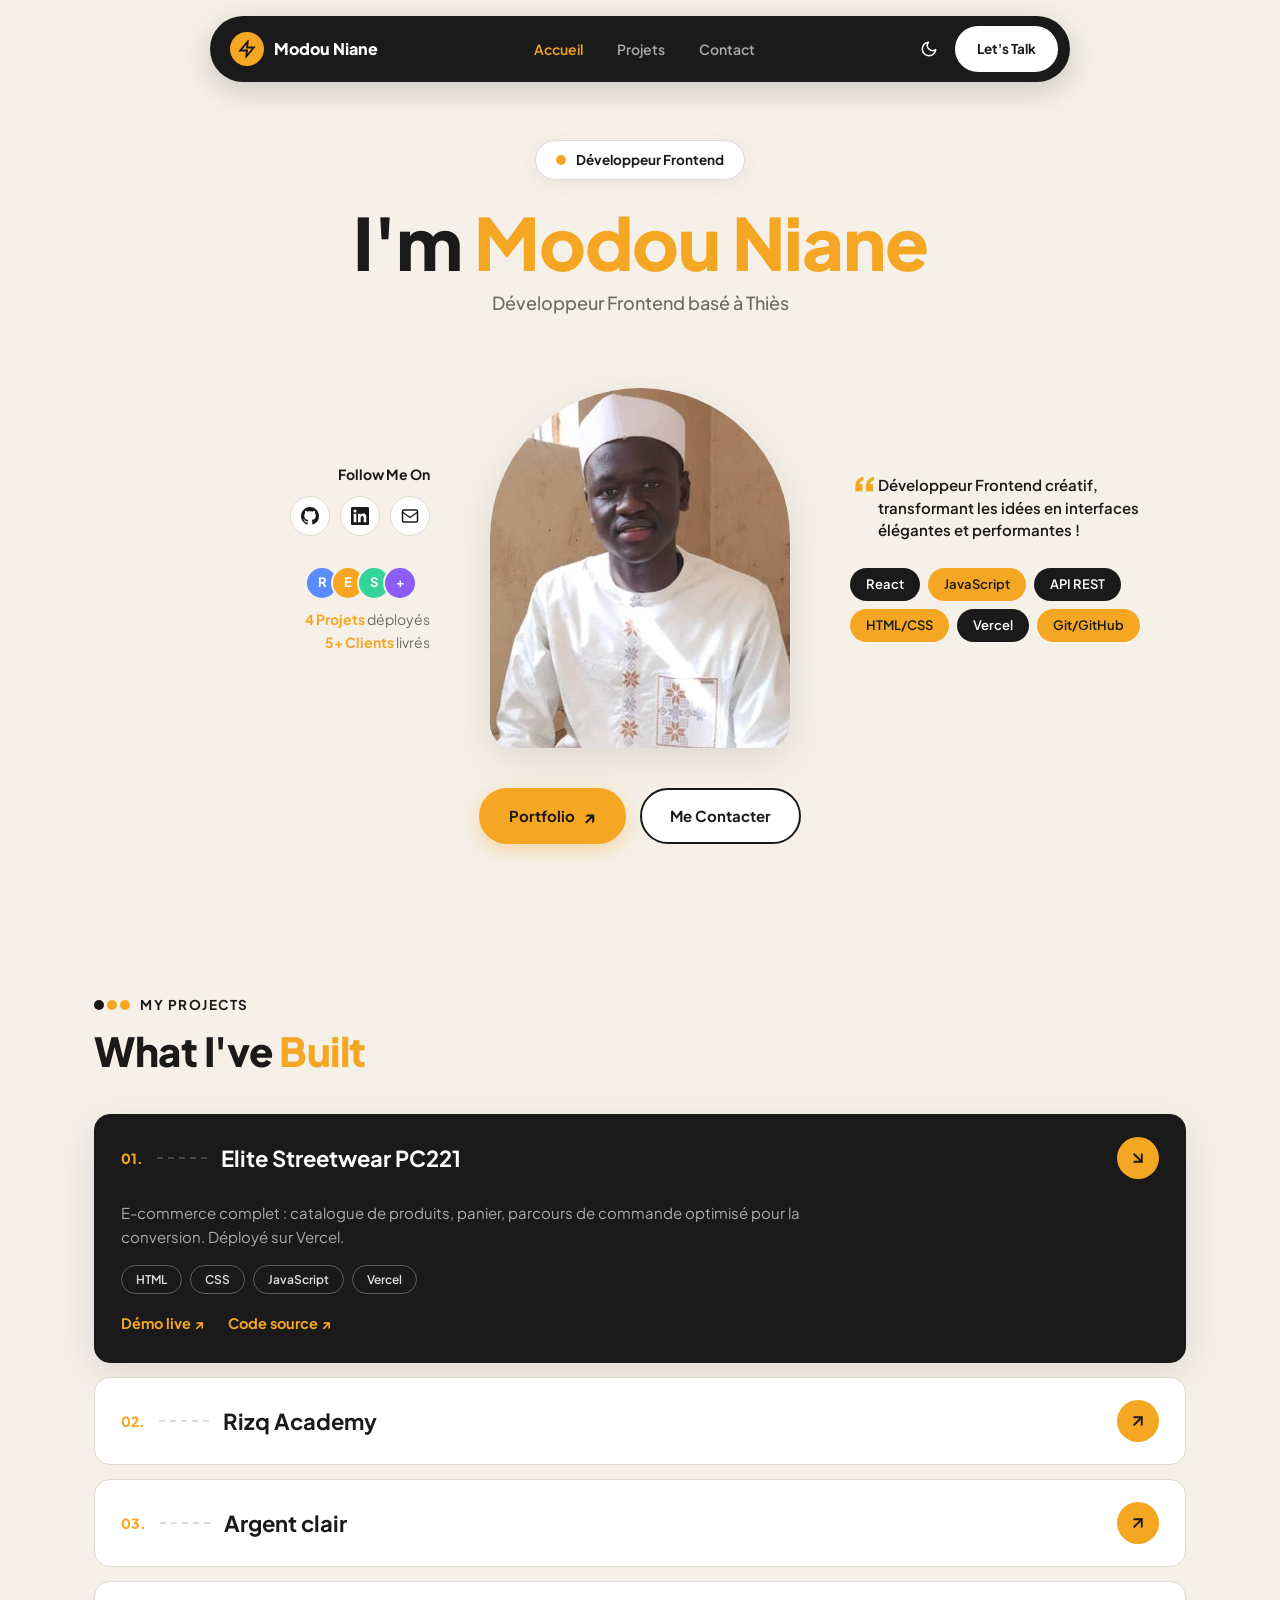
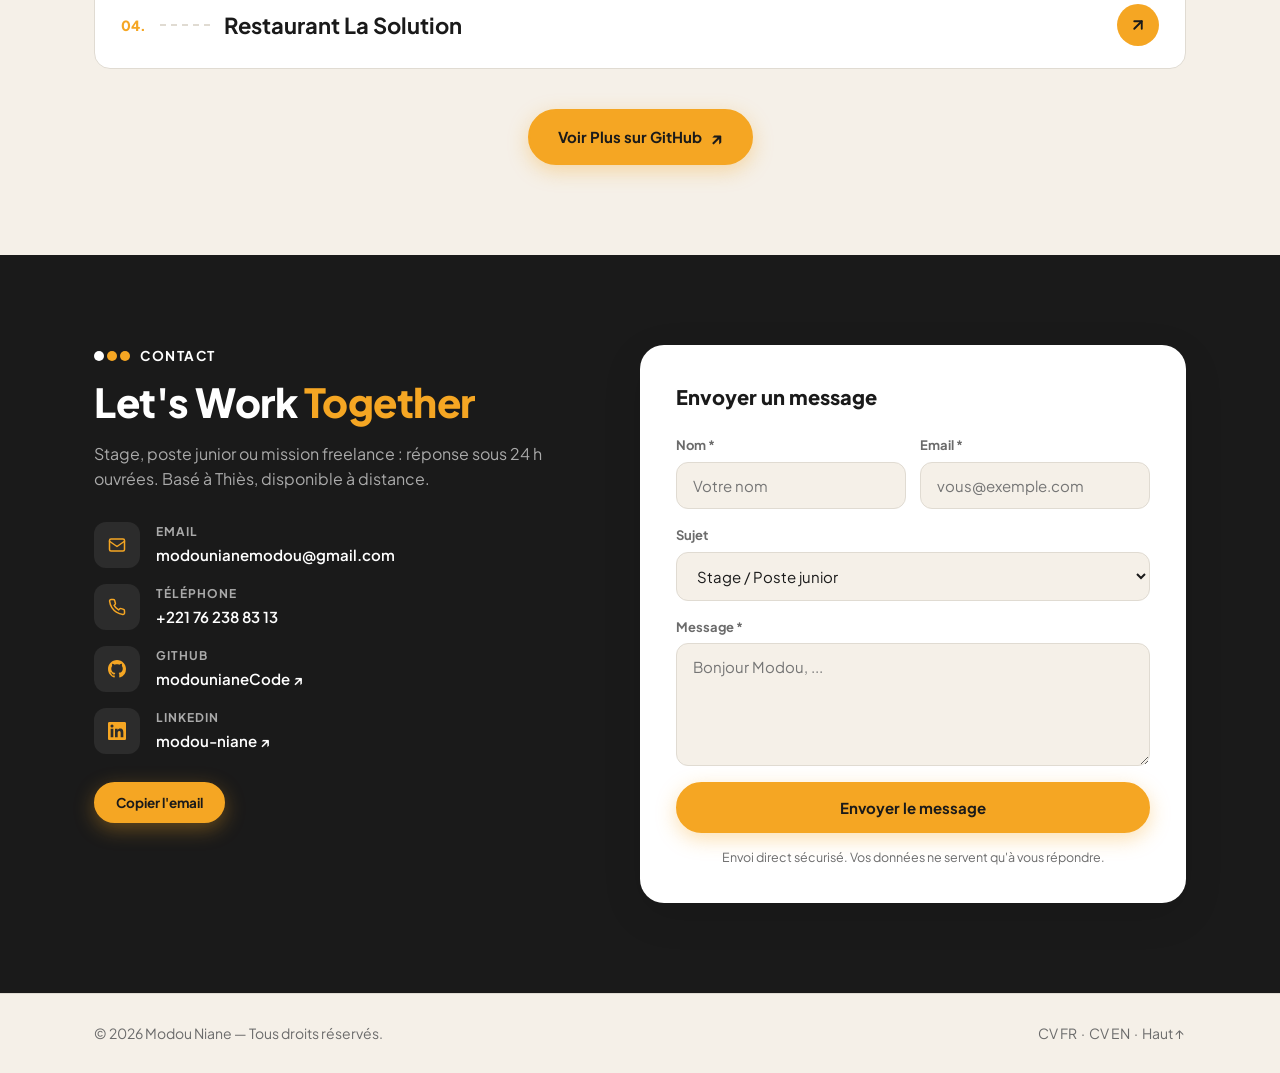
==== commit 4901f151: "UI: mise à jour du README et ajustements dans index.html pour clarifier le contenu et améliorer la p" ====
--- a/index.html
+++ b/index.html
@@ -22,7 +22,7 @@
                 <span class="logo-circle">
                     <svg width="18" height="18" viewBox="0 0 24 24" fill="none" stroke="currentColor" stroke-width="2.5" stroke-linecap="round"><path d="M13 2L3 14h9l-1 8 10-12h-9l1-8z"/></svg>
                 </span>
-                <span class="logo-text">Modou Niane<span class="logo-dot">.</span></span>
+                <span class="logo-text">Modou Niane<span class="logo-dot"></span></span>
             </a>
             <div class="nav-links" id="navLinks">
                 <a href="#accueil" class="active">Accueil</a>
@@ -86,7 +86,7 @@
 
                     <!-- Photo centrale -->
                     <div class="hero-photo">
-                        <div class="rotating-badge" aria-hidden="true">
+                        <!-- <div class="rotating-badge" aria-hidden="true">
                             <svg viewBox="0 0 100 100">
                                 <defs>
                                     <path id="textCircle" d="M 50,50 m -38,0 a 38,38 0 1,1 76,0 a 38,38 0 1,1 -76,0"/>
@@ -98,7 +98,7 @@
                             <span class="badge-center">
                                 <svg width="16" height="16" viewBox="0 0 24 24" fill="currentColor"><path d="M13 2L3 14h9l-1 8 10-12h-9l1-8z"/></svg>
                             </span>
-                        </div>
+                        </div> -->
                         <div class="photo-frame">
                             <img src="images/me-640.jpg" srcset="images/me-320.jpg 320w, images/me-640.jpg 640w, images/me.jpg 800w" sizes="(max-width: 480px) 240px, (max-width: 960px) 300px, 340px" width="800" height="800" alt="Portrait de Modou Niane, Développeur Frontend" loading="eager" fetchpriority="high" decoding="async">
                         </div>
@@ -129,7 +129,7 @@
         </section>
 
         <!-- MARQUEE -->
-        <section class="marquee-section" aria-hidden="true">
+        <!-- <section class="marquee-section" aria-hidden="true">
             <div class="marquee-track">
                 <div class="marquee-content">
                     <span>React</span><span class="marquee-star">&#10022;</span>
@@ -152,7 +152,7 @@
                     <span>Frontend</span><span class="marquee-star">&#10022;</span>
                 </div>
             </div>
-        </section>
+        </section> -->
 
         <!-- PROJETS -->
         <section id="projets" class="section">
@@ -202,7 +202,7 @@
                         </button>
                         <div class="project-content">
                             <div class="project-content-inner">
-                                <p>Plateforme e-learning complète : cours en ligne, authentification, tableau de bord. Testée par 50 utilisateurs avec succès.</p>
+                                <p>Plateforme e-learning complète : cours en ligne, authentification, tableau de bord. <del>Testée par 50 utilisateurs avec succès</del>.</p>
                                 <div class="tags">
                                     <span class="tag tag-outline">React</span>
                                     <span class="tag tag-outline">API REST</span>
@@ -220,14 +220,14 @@
                         <button class="project-header" aria-expanded="false">
                             <span class="project-num">03.</span>
                             <span class="project-dash" aria-hidden="true"></span>
-                            <span class="project-name">SaaS Dashboard</span>
+                            <span class="project-name">Argent clair</span>
                             <span class="project-arrow" aria-hidden="true">
                                 <svg width="18" height="18" viewBox="0 0 24 24" fill="none" stroke="currentColor" stroke-width="2.5" stroke-linecap="round" stroke-linejoin="round"><line x1="7" y1="17" x2="17" y2="7"/><polyline points="7 7 17 7 17 17"/></svg>
                             </span>
                         </button>
                         <div class="project-content">
                             <div class="project-content-inner">
-                                <p>Dashboard applicatif : authentification, graphiques de données, opérations CRUD complètes. Interface moderne et responsive.</p>
+                                <p>Logiciel de gestion financière : suivi des dépenses, génération de rapports, synchronisation en temps réel.</p>
                                 <div class="tags">
                                     <span class="tag tag-outline">React</span>
                                     <span class="tag tag-outline">Node.js</span>
